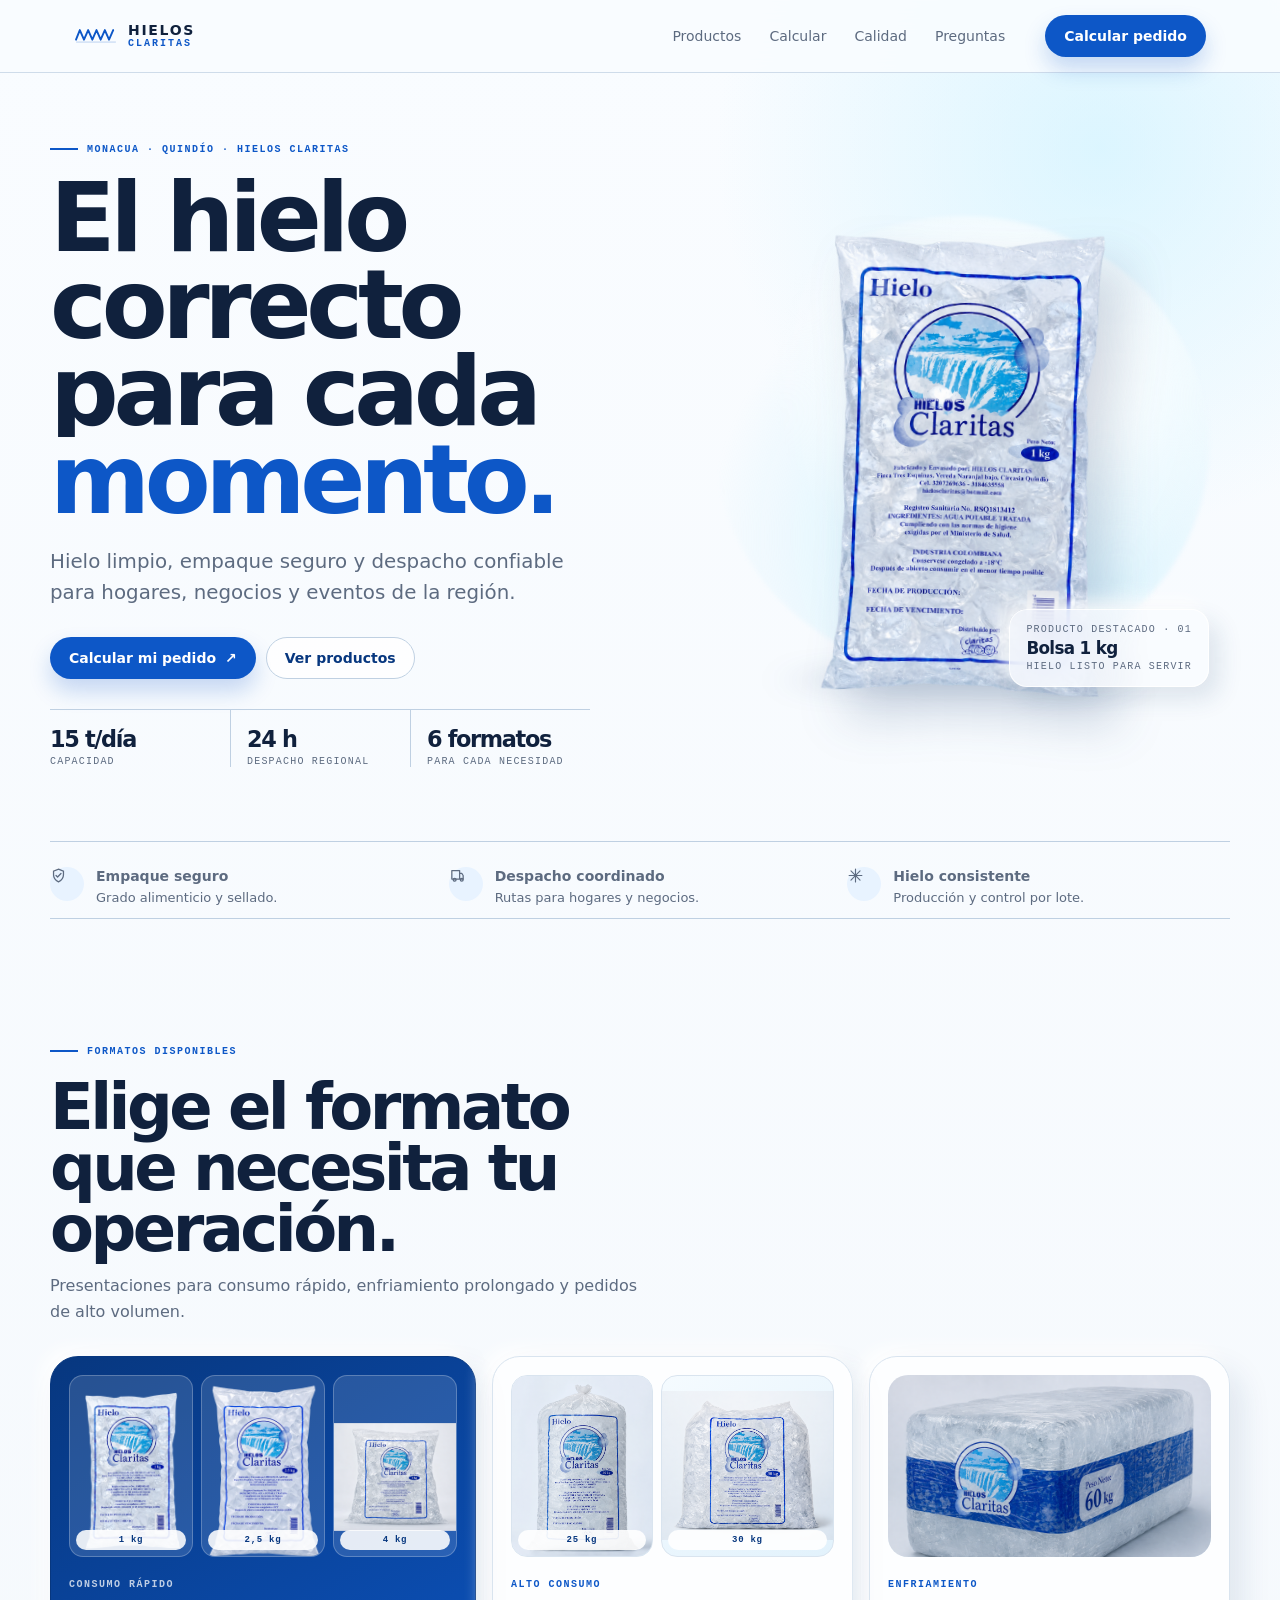
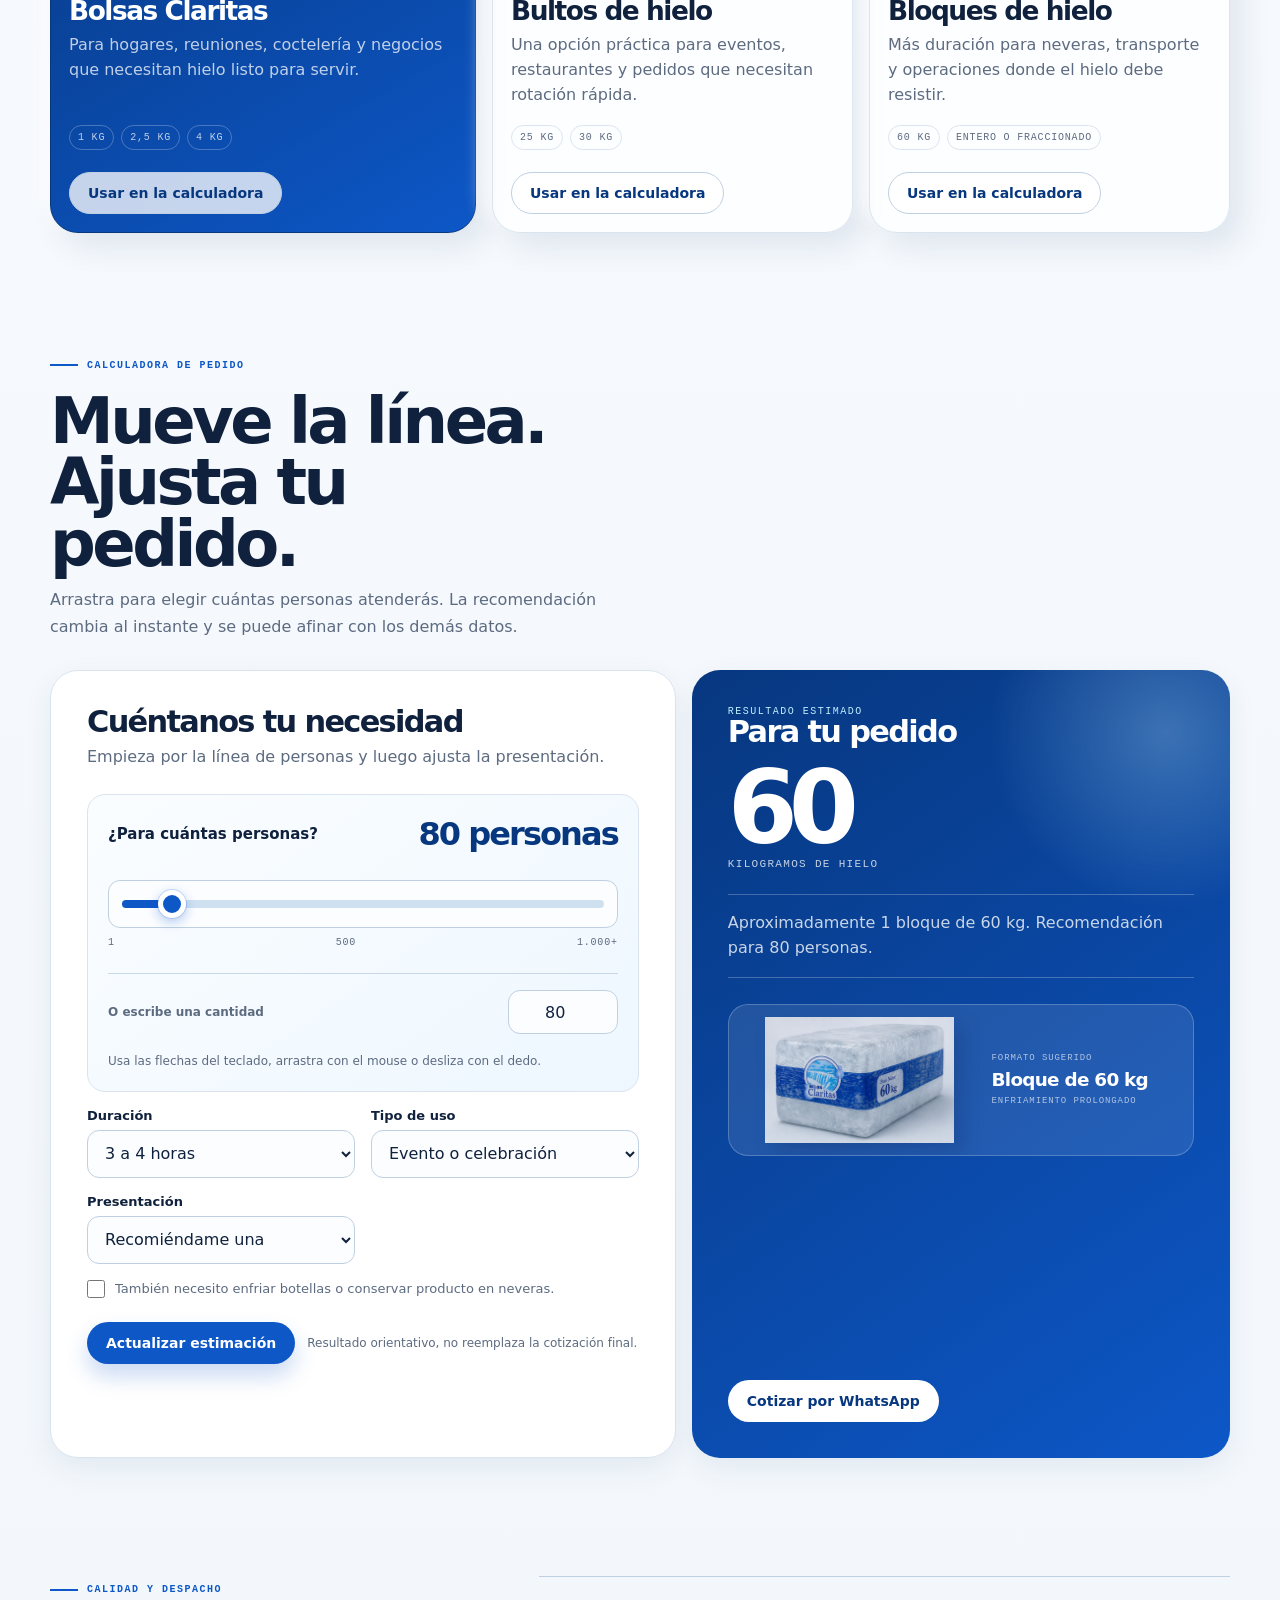
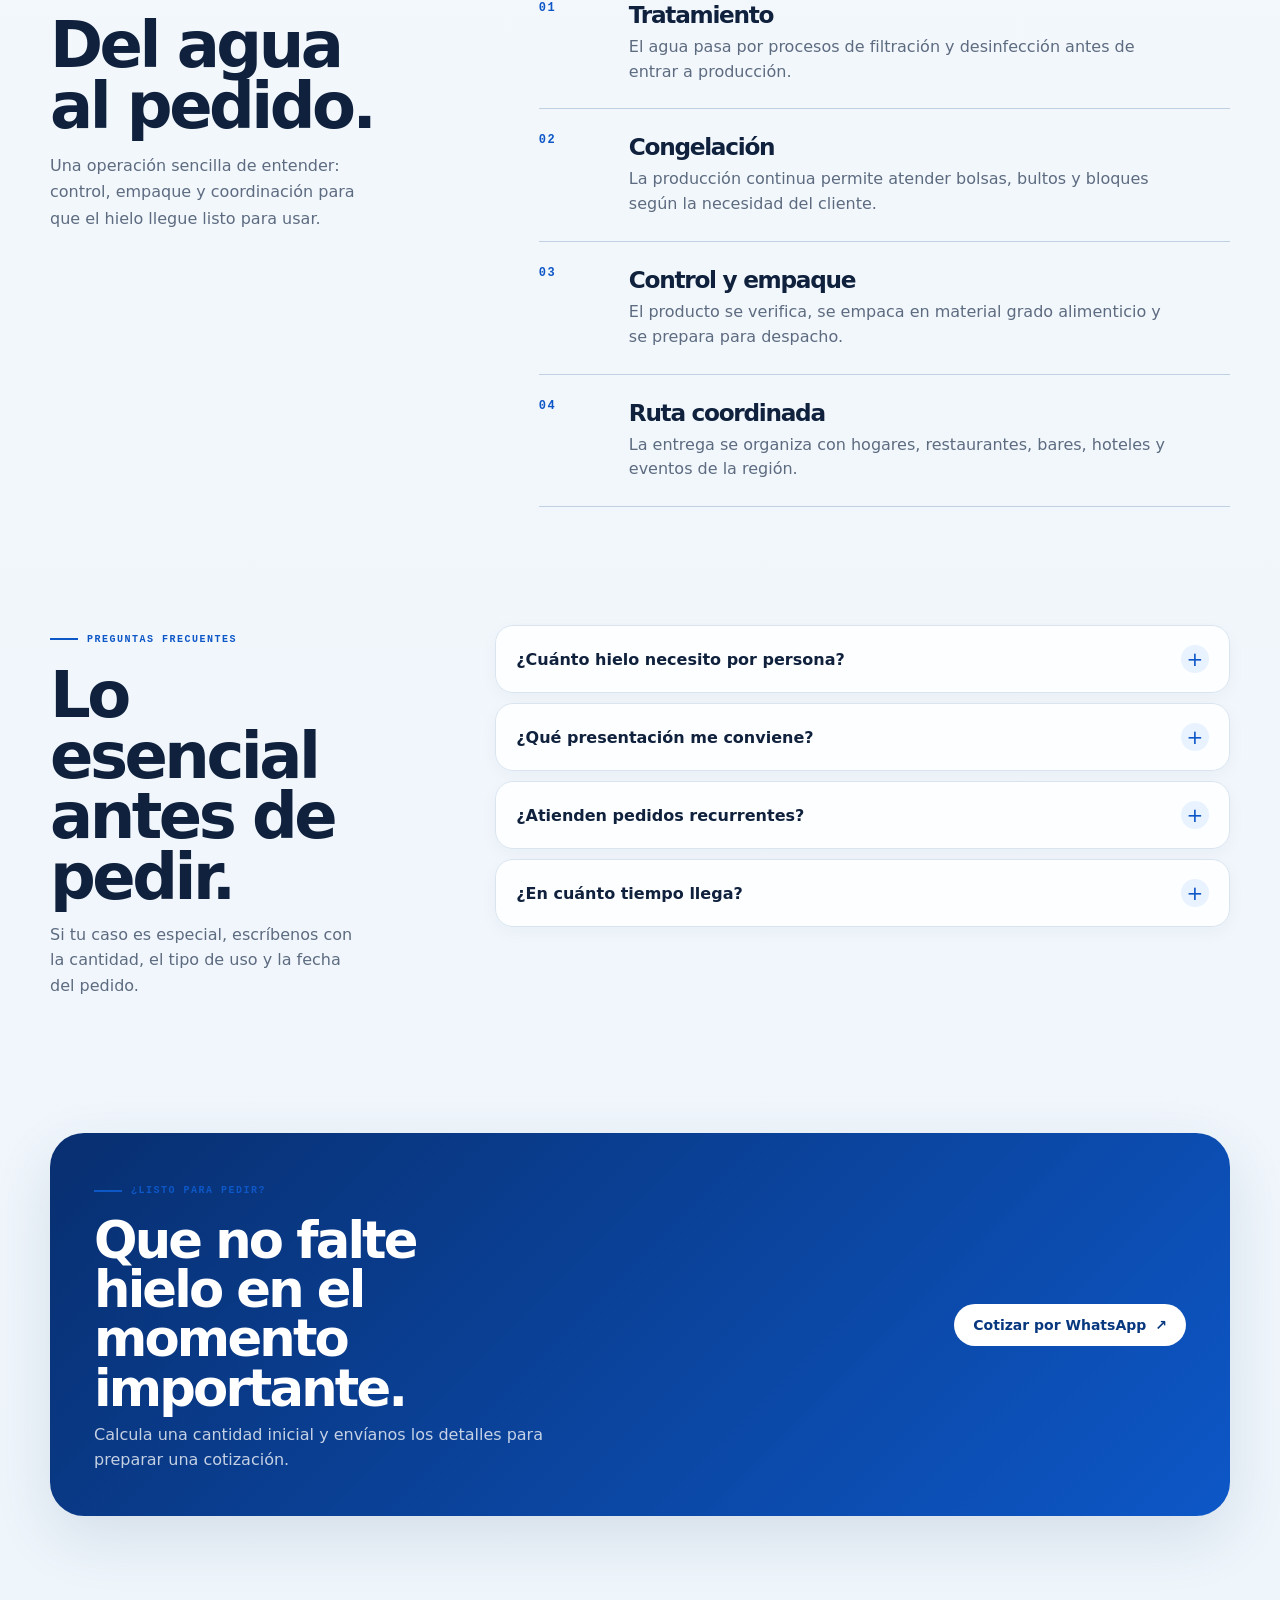
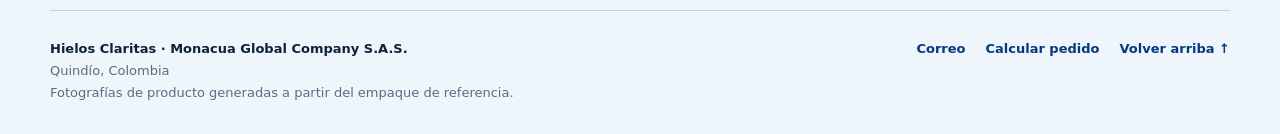
==== index.html @ 453cff6d "Add Vercel root entrypoint" ====
<!doctype html>
<html lang="es">
  <head>
    <meta charset="UTF-8" />
    <meta name="viewport" content="width=device-width, initial-scale=1, viewport-fit=cover" />
    <meta name="theme-color" content="#0d57c7" />
    <meta
      name="description"
      content="Hielos Claritas: hielo limpio, empaque seguro y despacho para hogares, negocios y eventos en el Quindío."
    />
    <title>Hielos Claritas · Monacua</title>
    <link rel="stylesheet" href="styles.css" />
  </head>
  <body>
    <a class="skip-link" href="#contenido">Saltar al contenido</a>

    <header class="site-header">
      <div class="header-inner">
        <a class="brand" href="#inicio" aria-label="Hielos Claritas, inicio">
          <svg class="brand-mark" viewBox="0 0 174 82" fill="none" xmlns="http://www.w3.org/2000/svg" aria-hidden="true">
            <path d="M8 53.5L23 15.5L39.5 53.5L56 15.5L72.5 53.5L89 15.5L105.5 53.5L122 15.5L138.5 53.5L155 15.5" stroke="currentColor" stroke-width="7.5" stroke-linecap="round" stroke-linejoin="round" />
            <path d="M10 63H164" stroke="currentColor" stroke-width="3" stroke-linecap="round" opacity=".35" />
          </svg>
          <span class="brand-copy"><strong>Hielos</strong><span>Claritas</span></span>
        </a>

        <nav class="desktop-nav" aria-label="Navegación principal">
          <a href="#productos">Productos</a>
          <a href="#calculadora">Calcular</a>
          <a href="#calidad">Calidad</a>
          <a href="#faq">Preguntas</a>
        </nav>

        <a class="header-cta" href="#calculadora">Calcular pedido</a>
        <button class="menu-toggle" type="button" aria-expanded="false" aria-controls="mobile-menu" aria-label="Abrir menú">
          <svg viewBox="0 0 24 24" fill="none" aria-hidden="true"><path d="M4 7h16M4 12h16M4 17h16" stroke="currentColor" stroke-width="2" stroke-linecap="round" /></svg>
        </button>
      </div>
      <nav id="mobile-menu" class="mobile-menu" aria-label="Navegación móvil">
        <a href="#productos">Productos</a>
        <a href="#calculadora">Calcular pedido</a>
        <a href="#calidad">Calidad y despacho</a>
        <a href="#faq">Preguntas frecuentes</a>
      </nav>
    </header>

    <main id="contenido">
      <section id="inicio" class="hero" aria-labelledby="hero-title">
        <div class="hero-copy">
          <div class="eyebrow">Monacua · Quindío · Hielos Claritas</div>
          <h1 id="hero-title"><span class="hero-title-line">El hielo</span><span class="hero-title-line">correcto</span><span class="hero-title-line">para cada</span><span class="hero-title-line"><em>momento.</em></span></h1>
          <p>Hielo limpio, empaque seguro y despacho confiable para hogares, negocios y eventos de la región.</p>
          <div class="hero-actions">
            <a class="button button-primary" href="#calculadora">Calcular mi pedido <span aria-hidden="true">↗</span></a>
            <a class="button button-secondary" href="#productos">Ver productos</a>
          </div>
          <div class="hero-stats" aria-label="Datos operativos">
            <div class="stat"><strong>15 t/día</strong><span>capacidad</span></div>
            <div class="stat"><strong>24 h</strong><span>despacho regional</span></div>
            <div class="stat"><strong>6 formatos</strong><span>para cada necesidad</span></div>
          </div>
        </div>

        <aside class="hero-product" aria-label="Producto destacado Hielos Claritas">
          <img class="hero-bag-image" src="img/bolsa-1k-clean.png" alt="Bolsa de hielo Hielos Claritas de 1 kg llena de hielo" />
          <div class="hero-product-tag"><span>Producto destacado · 01</span><strong>Bolsa 1 kg</strong><small>Hielo listo para servir</small></div>
        </aside>
      </section>

      <section class="trust-strip" aria-label="Compromisos de servicio">
        <div class="trust-item"><span class="trust-icon"><svg viewBox="0 0 24 24" fill="none" aria-hidden="true"><path d="M12 3l7 3v5c0 4.8-3 8-7 10-4-2-7-5.2-7-10V6l7-3Z" stroke="currentColor" stroke-width="1.8" /><path d="m8.5 12 2.2 2.2 4.8-5" stroke="currentColor" stroke-width="1.8" stroke-linecap="round" stroke-linejoin="round" /></svg></span><span><strong>Empaque seguro</strong><span>Grado alimenticio y sellado.</span></span></div>
        <div class="trust-item"><span class="trust-icon"><svg viewBox="0 0 24 24" fill="none" aria-hidden="true"><path d="M4 17h11V5H4v12ZM15 9h3l2 3v5h-5V9Z" stroke="currentColor" stroke-width="1.8" stroke-linejoin="round" /><circle cx="8" cy="18" r="2" stroke="currentColor" stroke-width="1.8" /><circle cx="18" cy="18" r="2" stroke="currentColor" stroke-width="1.8" /></svg></span><span><strong>Despacho coordinado</strong><span>Rutas para hogares y negocios.</span></span></div>
        <div class="trust-item"><span class="trust-icon"><svg viewBox="0 0 24 24" fill="none" aria-hidden="true"><path d="M12 3v18M3 12h18M5.6 5.6l12.8 12.8M18.4 5.6 5.6 18.4" stroke="currentColor" stroke-width="1.6" stroke-linecap="round" /></svg></span><span><strong>Hielo consistente</strong><span>Producción y control por lote.</span></span></div>
      </section>

      <section id="productos" class="section" aria-labelledby="products-title">
        <div class="section-heading"><div class="eyebrow">Formatos disponibles</div><h2 id="products-title">Elige el formato que necesita tu operación.</h2><p>Presentaciones para consumo rápido, enfriamiento prolongado y pedidos de alto volumen.</p></div>
        <div class="products-grid">
          <article class="product-card featured">
            <div class="bag-family-grid" aria-label="Bolsas Hielos Claritas disponibles">
              <figure><img src="img/bolsa-1k-clean.png" alt="Bolsa Hielos Claritas de 1 kg llena de hielo" /><figcaption>1 kg</figcaption></figure>
              <figure><img src="img/hielos-claritas-bolsa-2-5kg-v2.png" alt="Bolsa Hielos Claritas de 2,5 kg llena de hielo" /><figcaption>2,5 kg</figcaption></figure>
              <figure><img src="img/hielos-claritas-bolsa-4kg-v2.png" alt="Bolsa Hielos Claritas de 4 kg llena de hielo" /><figcaption>4 kg</figcaption></figure>
            </div>
            <span class="mono-label">Consumo rápido</span><h3>Bolsas Claritas</h3><p>Para hogares, reuniones, coctelería y negocios que necesitan hielo listo para servir.</p><div class="product-meta"><span>1 kg</span><span>2,5 kg</span><span>4 kg</span></div><button class="button button-secondary" type="button" data-product-choice="bag">Usar en la calculadora</button>
          </article>
          <article class="product-card">
            <div class="bulk-family-grid" aria-label="Bultos Hielos Claritas disponibles"><figure><img src="img/hielos-claritas-bulto-25kg.png" alt="Bulto Hielos Claritas de 25 kg lleno de hielo" /><figcaption>25 kg</figcaption></figure><figure><img src="img/hielos-claritas-bulto-30kg.png" alt="Bulto Hielos Claritas de 30 kg lleno de hielo" /><figcaption>30 kg</figcaption></figure></div>
            <span class="mono-label">Alto consumo</span><h3>Bultos de hielo</h3><p>Una opción práctica para eventos, restaurantes y pedidos que necesitan rotación rápida.</p><div class="product-meta"><span>25 kg</span><span>30 kg</span></div><button class="button button-secondary" type="button" data-product-choice="bulk">Usar en la calculadora</button>
          </article>
          <article class="product-card">
            <figure><img class="product-image" src="img/hielos-claritas-bloque-60kg.png" alt="Bloque Hielos Claritas de 60 kg envuelto y listo para enfriamiento" /></figure>
            <span class="mono-label">Enfriamiento</span><h3>Bloques de hielo</h3><p>Más duración para neveras, transporte y operaciones donde el hielo debe resistir.</p><div class="product-meta"><span>60 kg</span><span>Entero o fraccionado</span></div><button class="button button-secondary" type="button" data-product-choice="block">Usar en la calculadora</button>
          </article>
        </div>
      </section>

      <section id="calculadora" class="section" aria-labelledby="calculator-title">
        <div class="section-heading"><div class="eyebrow">Calculadora de pedido</div><h2 id="calculator-title">Mueve la línea. Ajusta tu pedido.</h2><p>Arrastra para elegir cuántas personas atenderás. La recomendación cambia al instante y se puede afinar con los demás datos.</p></div>
        <div class="calculator-wrap">
          <form id="quote-form" class="calculator-card">
            <h3>Cuéntanos tu necesidad</h3><p>Empieza por la línea de personas y luego ajusta la presentación.</p>
            <div class="form-grid">
              <div class="field full people-field">
                <div class="people-control-head"><label for="people-range">¿Para cuántas personas?</label><output id="people-output" for="people-range">80 personas</output></div>
                <input id="people-range" class="people-range" name="people-range" type="range" min="1" max="1000" step="1" value="80" aria-describedby="people-hint" />
                <div class="range-scale"><span>1</span><span>500</span><span>1.000+</span></div>
                <div class="people-manual"><label for="people">O escribe una cantidad</label><input id="people" name="people" type="number" min="1" max="10000" value="80" required /></div>
                <p id="people-hint" class="people-hint">Usa las flechas del teclado, arrastra con el mouse o desliza con el dedo.</p>
              </div>
              <div class="field"><label for="duration">Duración</label><select id="duration" name="duration"><option value="2">Hasta 2 horas</option><option value="4" selected>3 a 4 horas</option><option value="6">5 a 6 horas</option><option value="8">Más de 6 horas</option></select></div>
              <div class="field"><label for="setting">Tipo de uso</label><select id="setting" name="setting"><option value="event" selected>Evento o celebración</option><option value="business">Restaurante o bar</option><option value="home">Hogar o reunión pequeña</option></select></div>
              <div class="field"><label for="format">Presentación</label><select id="format" name="format"><option value="recommend" selected>Recomiéndame una</option><option value="bag">Bolsas</option><option value="bulk">Bultos de 30 kg</option><option value="block">Bloques de 60 kg</option></select></div>
              <label class="check-field"><input id="cooling" name="cooling" type="checkbox" /> <span>También necesito enfriar botellas o conservar producto en neveras.</span></label>
            </div>
            <div class="form-actions"><button class="button button-primary" type="submit">Actualizar estimación</button><p class="helper">Resultado orientativo, no reemplaza la cotización final.</p></div>
            <p id="form-status" class="form-status" role="status" aria-live="polite"></p>
          </form>

          <aside class="result-card" aria-live="polite" aria-atomic="true">
            <span class="mono-label">Resultado estimado</span><h3 id="result-title">Para tu pedido</h3><div class="result-number"><span id="result-kg">40</span></div><span class="result-unit">kilogramos de hielo</span><p id="result-summary" class="result-summary">Aproximadamente 16 bolsas de 2,5 kg.</p><div class="result-visual" aria-label="Formato sugerido"><div class="result-visual-glow"><img id="result-product-image" class="result-product-image" src="img/hielos-claritas-bloque-60kg.png" alt="" aria-hidden="true" /></div><div class="result-visual-copy"><span>Formato sugerido</span><strong id="result-pack">Bloque de 60 kg</strong><small id="result-pack-meta">Listo para enfriamiento</small></div></div><a id="result-email" class="button" data-whatsapp-quote href="https://wa.me/573102682677?text=Hola%2C%20quiero%20cotizar%20hielo">Cotizar por WhatsApp</a>
          </aside>
        </div>
      </section>

      <section id="calidad" class="section process-layout" aria-labelledby="quality-title">
        <div class="process-intro"><div class="eyebrow">Calidad y despacho</div><h2 id="quality-title">Del agua al pedido.</h2><p>Una operación sencilla de entender: control, empaque y coordinación para que el hielo llegue listo para usar.</p></div>
        <div class="process-list">
          <article class="process-item"><div class="process-number">01</div><div><h3>Tratamiento</h3><p>El agua pasa por procesos de filtración y desinfección antes de entrar a producción.</p></div></article>
          <article class="process-item"><div class="process-number">02</div><div><h3>Congelación</h3><p>La producción continua permite atender bolsas, bultos y bloques según la necesidad del cliente.</p></div></article>
          <article class="process-item"><div class="process-number">03</div><div><h3>Control y empaque</h3><p>El producto se verifica, se empaca en material grado alimenticio y se prepara para despacho.</p></div></article>
          <article class="process-item"><div class="process-number">04</div><div><h3>Ruta coordinada</h3><p>La entrega se organiza con hogares, restaurantes, bares, hoteles y eventos de la región.</p></div></article>
        </div>
      </section>

      <section id="faq" class="section faq-layout" aria-labelledby="faq-title">
        <div><div class="eyebrow">Preguntas frecuentes</div><h2 id="faq-title">Lo esencial antes de pedir.</h2><p>Si tu caso es especial, escríbenos con la cantidad, el tipo de uso y la fecha del pedido.</p></div>
        <div class="faq-list">
          <details><summary><span>¿Cuánto hielo necesito por persona?</span><span class="summary-plus" aria-hidden="true">+</span></summary><div class="answer">Como punto de partida, calcula entre 0,35 y 0,7 kg por persona. El clima, la duración y el enfriamiento de bebidas pueden aumentar la cantidad.</div></details>
          <details><summary><span>¿Qué presentación me conviene?</span><span class="summary-plus" aria-hidden="true">+</span></summary><div class="answer">Las bolsas funcionan bien para consumo rápido. Los bultos sirven para eventos y los bloques son útiles cuando necesitas más duración en neveras.</div></details>
          <details><summary><span>¿Atienden pedidos recurrentes?</span><span class="summary-plus" aria-hidden="true">+</span></summary><div class="answer">Sí. La página está pensada para hogares y también para restaurantes, bares, hoteles y operaciones con pedidos frecuentes.</div></details>
          <details><summary><span>¿En cuánto tiempo llega?</span><span class="summary-plus" aria-hidden="true">+</span></summary><div class="answer">La cobertura y el tiempo dependen de la ruta y la disponibilidad. Escríbenos la fecha y el municipio para confirmar el despacho.</div></details>
        </div>
      </section>

      <section class="final-cta" aria-labelledby="final-title"><div><div class="eyebrow">¿Listo para pedir?</div><h2 id="final-title">Que no falte hielo en el momento importante.</h2><p>Calcula una cantidad inicial y envíanos los detalles para preparar una cotización.</p></div><a class="button" data-whatsapp-quote href="https://wa.me/573102682677?text=Hola%2C%20quiero%20cotizar%20hielo">Cotizar por WhatsApp <span aria-hidden="true">↗</span></a></section>
    </main>

    <nav class="mobile-cta-bar" aria-label="Acciones rápidas"><a href="#calculadora">Calcular</a><a data-whatsapp-quote href="https://wa.me/573102682677?text=Hola%2C%20quiero%20cotizar%20hielo">Cotizar</a></nav>

    <footer>
      <div class="footer-inner"><div class="footer-copy"><strong>Hielos Claritas · Monacua Global Company S.A.S.</strong><span>Quindío, Colombia</span><span>Fotografías de producto generadas a partir del empaque de referencia.</span></div><div class="footer-links"><a href="mailto:hielosclaritas@hotmail.com">Correo</a><a href="#calculadora">Calcular pedido</a><a href="#inicio">Volver arriba ↑</a></div></div>
    </footer>

    <script src="script.js" defer></script>
  </body>
</html>
---- styles.css ----
:root {
        --blue: #0d57c7;
        --blue-dark: #07377f;
        --blue-soft: #e8f3ff;
        --cyan: #bfefff;
        --ink: #10213d;
        --muted: #5d6b80;
        --paper: #f4f8fc;
        --white: #ffffff;
        --line: #d9e4ef;
        --line-strong: #bfd0e2;
        --success: #14805f;
        --warning: #8d5d0d;
        --shadow: 0 22px 60px rgba(23, 62, 110, 0.12);
        --shadow-soft: 0 10px 28px rgba(23, 62, 110, 0.08);
        --radius-lg: 28px;
        --radius: 18px;
        --radius-sm: 12px;
        --max: 1180px;
        --sans: "Avenir Next", Avenir, "Segoe UI", system-ui, -apple-system, sans-serif;
        --mono: "SFMono-Regular", Consolas, "Liberation Mono", monospace;
      }

      * {
        box-sizing: border-box;
      }

      html {
        scroll-behavior: smooth;
      }

      body {
        margin: 0;
        min-width: 320px;
        color: var(--ink);
        background:
          radial-gradient(circle at 86% 3%, rgba(191, 239, 255, 0.5), transparent 24rem),
          linear-gradient(180deg, #f9fcff 0%, var(--paper) 55%, #eef5fb 100%);
        font-family: var(--sans);
        -webkit-font-smoothing: antialiased;
        text-rendering: optimizeLegibility;
      }

      a {
        color: inherit;
        text-decoration: none;
      }

      button,
      input,
      select {
        font: inherit;
      }

      button,
      a {
        -webkit-tap-highlight-color: transparent;
      }

      img {
        display: block;
        max-width: 100%;
      }

      :focus-visible {
        outline: 3px solid #40a9ff;
        outline-offset: 3px;
      }

      .skip-link {
        position: fixed;
        left: 16px;
        top: 12px;
        z-index: 100;
        transform: translateY(-150%);
        padding: 10px 14px;
        border-radius: 999px;
        color: var(--white);
        background: var(--blue-dark);
      }

      .skip-link:focus {
        transform: translateY(0);
      }

      .site-header {
        position: sticky;
        top: 0;
        z-index: 30;
        border-bottom: 1px solid rgba(191, 208, 226, 0.72);
        background: rgba(249, 252, 255, 0.9);
        backdrop-filter: blur(18px) saturate(1.1);
      }

      .header-inner {
        display: flex;
        align-items: center;
        gap: 28px;
        max-width: var(--max);
        min-height: 72px;
        margin: 0 auto;
        padding: 0 24px;
      }

      .brand {
        display: inline-flex;
        align-items: center;
        gap: 10px;
        flex: none;
      }

      .brand-mark {
        width: 44px;
        height: 25px;
        color: var(--blue);
      }

      .brand-copy {
        display: grid;
        gap: 2px;
        line-height: 1;
      }

      .brand-copy strong {
        font-size: 14px;
        letter-spacing: 0.12em;
        text-transform: uppercase;
      }

      .brand-copy span,
      .eyebrow,
      .mono-label {
        font-family: var(--mono);
        font-size: 10px;
        letter-spacing: 0.15em;
        text-transform: uppercase;
      }

      .brand-copy span {
        color: var(--blue);
        font-weight: 700;
        letter-spacing: 0.2em;
      }

      .desktop-nav {
        display: flex;
        align-items: center;
        gap: 4px;
        margin-left: auto;
      }

      .desktop-nav a {
        padding: 10px 12px;
        border-radius: 999px;
        color: var(--muted);
        font-size: 14px;
        transition: color 160ms ease, background 160ms ease;
      }

      .desktop-nav a:hover,
      .desktop-nav a:focus-visible {
        color: var(--blue-dark);
        background: var(--blue-soft);
      }

      .header-cta,
      .button {
        display: inline-flex;
        align-items: center;
        justify-content: center;
        gap: 9px;
        border: 1px solid transparent;
        border-radius: 999px;
        padding: 12px 18px;
        cursor: pointer;
        font-size: 14px;
        font-weight: 750;
        transition: transform 160ms ease, box-shadow 160ms ease, background 160ms ease;
      }

      .header-cta,
      .button-primary {
        color: var(--white);
        background: var(--blue);
        box-shadow: 0 12px 22px rgba(13, 87, 199, 0.22);
      }

      .header-cta:hover,
      .button-primary:hover {
        background: var(--blue-dark);
        box-shadow: 0 14px 25px rgba(7, 55, 127, 0.24);
        transform: translateY(-1px);
      }

      .button-secondary {
        color: var(--blue-dark);
        border-color: var(--line-strong);
        background: rgba(255, 255, 255, 0.76);
      }

      .button-secondary:hover {
        border-color: var(--blue);
        background: var(--blue-soft);
        transform: translateY(-1px);
      }

      .button:active,
      .header-cta:active {
        transform: translateY(1px) scale(0.98);
      }

      .menu-toggle {
        display: none;
        width: 42px;
        height: 42px;
        margin-left: auto;
        border: 1px solid var(--line);
        border-radius: 50%;
        color: var(--blue-dark);
        background: var(--white);
        cursor: pointer;
      }

      .menu-toggle svg {
        width: 20px;
        height: 20px;
      }

      .mobile-menu {
        display: none;
        max-width: var(--max);
        margin: 0 auto;
        padding: 0 24px 16px;
      }

      .mobile-menu.is-open {
        display: grid;
        gap: 4px;
      }

      .mobile-menu a {
        padding: 12px 14px;
        border-bottom: 1px solid var(--line);
        color: var(--ink);
        font-weight: 650;
      }

      main,
      footer {
        width: min(calc(100% - 48px), var(--max));
        margin: 0 auto;
      }

      main {
        padding: 28px 0 94px;
      }

      .hero {
        display: grid;
        grid-template-columns: minmax(0, 1.03fr) minmax(360px, 0.97fr);
        gap: clamp(32px, 6vw, 82px);
        align-items: center;
        min-height: 620px;
        padding: 34px 0 74px;
      }

      .eyebrow {
        display: inline-flex;
        align-items: center;
        gap: 9px;
        margin-bottom: 20px;
        color: var(--blue);
        font-weight: 700;
      }

      .eyebrow::before {
        content: "";
        width: 28px;
        height: 2px;
        background: currentColor;
      }

      h1,
      h2,
      h3,
      p {
        margin-top: 0;
      }

      h1,
      h2,
      h3 {
        letter-spacing: -0.055em;
      }

      h1 {
        max-width: 8.7ch;
        margin-bottom: 22px;
        font-size: clamp(3.5rem, 7.5vw, 6.6rem);
        line-height: 0.91;
      }

      .hero-title-line {
        display: block;
        overflow: hidden;
      }

      h1 em {
        color: var(--blue);
        font-style: normal;
      }

      .hero-copy > p {
        max-width: 530px;
        margin-bottom: 28px;
        color: var(--muted);
        font-size: clamp(1.04rem, 1.8vw, 1.24rem);
        line-height: 1.58;
      }

      .hero-actions {
        display: flex;
        flex-wrap: wrap;
        gap: 10px;
        margin-bottom: 30px;
      }

      .hero-stats {
        display: grid;
        grid-template-columns: repeat(3, minmax(0, 1fr));
        max-width: 540px;
        border-top: 1px solid var(--line-strong);
      }

      .stat {
        padding: 16px 12px 0 0;
      }

      .stat + .stat {
        padding-left: 16px;
        border-left: 1px solid var(--line-strong);
      }

      .stat strong {
        display: block;
        font-size: 1.4rem;
        letter-spacing: -0.06em;
      }

      .stat span {
        display: block;
        margin-top: 4px;
        color: var(--muted);
        font-family: var(--mono);
        font-size: 10px;
        letter-spacing: 0.12em;
        text-transform: uppercase;
      }

      .product-stage {
        position: relative;
        min-height: 500px;
        padding: 24px;
        border: 1px solid #c4dced;
        border-radius: 38px;
        background:
          linear-gradient(140deg, rgba(255, 255, 255, 0.95), rgba(232, 243, 255, 0.86)),
          var(--white);
        box-shadow: var(--shadow);
        overflow: hidden;
        isolation: isolate;
      }

      .product-stage::before {
        content: "";
        position: absolute;
        z-index: -1;
        width: 320px;
        height: 320px;
        right: -100px;
        bottom: -100px;
        border-radius: 50%;
        background: rgba(191, 239, 255, 0.75);
        filter: blur(2px);
      }

      .stage-topline,
      .stage-foot {
        display: flex;
        align-items: center;
        justify-content: space-between;
        gap: 14px;
      }

      .stage-topline {
        color: var(--muted);
        font-family: var(--mono);
        font-size: 10px;
        letter-spacing: 0.12em;
        text-transform: uppercase;
      }

      .status-dot {
        display: inline-block;
        width: 8px;
        height: 8px;
        margin-right: 7px;
        border-radius: 50%;
        background: #25a579;
        box-shadow: 0 0 0 4px rgba(37, 165, 121, 0.13);
      }

      .product-photo {
        position: relative;
        display: grid;
        place-items: center;
        height: 350px;
        margin: 18px 0;
        border-radius: 24px;
        background:
          linear-gradient(135deg, rgba(255, 255, 255, 0.52), transparent),
          repeating-linear-gradient(135deg, rgba(13, 87, 199, 0.04) 0 1px, transparent 1px 12px),
          #dff3ff;
        overflow: hidden;
      }

      .product-photo img {
        width: 100%;
        height: 100%;
        object-fit: contain;
        transform: none;
        filter: saturate(0.92) contrast(1.02);
      }

      .photo-note {
        position: absolute;
        left: 14px;
        bottom: 14px;
        padding: 7px 10px;
        border: 1px solid rgba(255, 255, 255, 0.82);
        border-radius: 999px;
        color: var(--blue-dark);
        background: rgba(255, 255, 255, 0.78);
        font-family: var(--mono);
        font-size: 9px;
        letter-spacing: 0.08em;
        text-transform: uppercase;
        backdrop-filter: blur(8px);
      }

      .stage-foot strong {
        display: block;
        font-size: 1.25rem;
        letter-spacing: -0.04em;
      }

      .stage-foot span {
        color: var(--muted);
        font-size: 13px;
      }

      .hero-product {
        position: relative;
        display: grid;
        min-height: 560px;
        place-items: center;
        isolation: isolate;
      }

      .hero-product::before {
        content: "";
        position: absolute;
        inset: 8% 4% 10%;
        z-index: -2;
        border-radius: 50%;
        background:
          radial-gradient(circle at 60% 34%, rgba(255, 255, 255, 0.98) 0 20%, transparent 56%),
          radial-gradient(circle at 58% 70%, rgba(191, 239, 255, 0.7), transparent 68%);
        filter: blur(2px);
      }

      .hero-product::after {
        content: "";
        position: absolute;
        right: 18%;
        bottom: 36px;
        left: 18%;
        z-index: -1;
        height: 30px;
        border-radius: 50%;
        background: rgba(23, 62, 110, 0.18);
        filter: blur(20px);
        transform: scaleY(0.65);
      }

      .hero-bag-image {
        position: relative;
        z-index: 1;
        width: min(72%, 420px);
        max-height: 535px;
        object-fit: contain;
        filter: drop-shadow(22px 26px 24px rgba(23, 62, 110, 0.2));
        transform: rotate(2deg) translateY(4px);
        transition: transform 500ms cubic-bezier(0.16, 1, 0.3, 1), filter 500ms ease;
      }

      .hero-product:hover .hero-bag-image {
        filter: drop-shadow(26px 32px 28px rgba(23, 62, 110, 0.24));
        transform: rotate(-1deg) translateY(-8px) scale(1.025);
      }

      .hero-product-tag {
        position: absolute;
        right: 4%;
        bottom: 44px;
        z-index: 2;
        display: grid;
        gap: 3px;
        min-width: 176px;
        padding: 14px 16px;
        border: 1px solid rgba(255, 255, 255, 0.82);
        border-radius: 18px;
        background: rgba(249, 252, 255, 0.84);
        box-shadow: 10px 12px 24px rgba(23, 62, 110, 0.12), -8px -8px 18px rgba(255, 255, 255, 0.85);
        backdrop-filter: blur(14px) saturate(1.1);
      }

      .hero-product-tag span,
      .hero-product-tag small {
        color: var(--muted);
        font-family: var(--mono);
        font-size: 10px;
        letter-spacing: 0.12em;
        text-transform: uppercase;
      }

      .hero-product-tag strong {
        color: var(--ink);
        font-size: 1.05rem;
        letter-spacing: -0.04em;
      }

      .trust-strip {
        display: grid;
        grid-template-columns: repeat(3, minmax(0, 1fr));
        gap: 16px;
        padding: 22px 0 12px;
        border-top: 1px solid var(--line-strong);
        border-bottom: 1px solid var(--line-strong);
      }

      .trust-item {
        display: flex;
        gap: 12px;
        align-items: flex-start;
      }

      .trust-icon {
        display: grid;
        place-items: center;
        flex: none;
        width: 34px;
        height: 34px;
        border-radius: 50%;
        color: var(--blue);
        background: var(--blue-soft);
      }

      .trust-icon svg {
        width: 17px;
        height: 17px;
      }

      .trust-item strong {
        display: block;
        font-size: 14px;
      }

      .trust-item span {
        display: block;
        margin-top: 3px;
        color: var(--muted);
        font-size: 13px;
        line-height: 1.35;
      }

      .section {
        padding-top: 118px;
        scroll-margin-top: 90px;
      }

      .section-heading {
        max-width: 700px;
        margin-bottom: 30px;
      }

      .section-heading h2 {
        max-width: 12ch;
        margin-bottom: 12px;
        font-size: clamp(2.4rem, 5vw, 4.6rem);
        line-height: 0.96;
      }

      .section-heading p {
        max-width: 58ch;
        margin-bottom: 0;
        color: var(--muted);
        line-height: 1.65;
      }

      .products-grid {
        display: grid;
        grid-template-columns: 1.18fr repeat(2, 1fr);
        gap: 16px;
      }

      .product-card {
        display: flex;
        flex-direction: column;
        min-height: 450px;
        padding: 18px;
        border: 1px solid var(--line);
        border-radius: var(--radius-lg);
        background: rgba(255, 255, 255, 0.78);
        box-shadow: 12px 14px 30px rgba(23, 62, 110, 0.1), -8px -8px 18px rgba(255, 255, 255, 0.9);
        transition: transform 300ms cubic-bezier(0.16, 1, 0.3, 1), box-shadow 300ms ease;
      }

      .product-card:hover {
        transform: translateY(-5px);
        box-shadow: 16px 20px 36px rgba(23, 62, 110, 0.14), -8px -8px 18px rgba(255, 255, 255, 0.92);
      }

      .product-card.featured {
        color: var(--white);
        border-color: var(--blue-dark);
        background: linear-gradient(150deg, var(--blue-dark), var(--blue));
      }

      .product-card figure {
        display: grid;
        place-items: center;
        height: 182px;
        margin: 0 0 22px;
        border-radius: 20px;
        overflow: hidden;
        background: var(--blue-soft);
      }

      .product-card.featured figure {
        background: rgba(255, 255, 255, 0.13);
      }

      .product-card:not(.featured) figure {
        background: linear-gradient(145deg, #f5fbff, #e2f2fc);
      }

      .product-card figure img {
        width: 100%;
        height: 100%;
        object-fit: contain;
        transform: none;
      }

      .bag-family-grid {
        display: grid;
        grid-template-columns: repeat(3, minmax(0, 1fr));
        gap: 8px;
        height: 182px;
        margin-bottom: 22px;
      }

      .bag-family-grid figure {
        position: relative;
        height: 100%;
        margin: 0;
        border: 1px solid rgba(255, 255, 255, 0.24);
        border-radius: 14px;
        background: rgba(255, 255, 255, 0.12);
      }

      .bag-family-grid figure img {
        width: 100%;
        height: 100%;
        object-fit: contain;
        filter: saturate(0.96) contrast(1.02);
        transition: transform 300ms cubic-bezier(0.16, 1, 0.3, 1);
      }

      .bag-family-grid figure:nth-child(1) img {
        transform: scale(1.07) translateY(2px);
      }

      .bag-family-grid figure:nth-child(2) img {
        transform: scale(0.98) translateY(4px);
      }

      .bag-family-grid figure:nth-child(3) img {
        transform: scale(1.1) translateY(10px);
      }

      .bag-family-grid figure:hover img {
        transform: scale(1.12) translateY(-2px);
      }

      .bulk-family-grid {
        display: grid;
        grid-template-columns: 0.9fr 1.1fr;
        gap: 8px;
        height: 182px;
        margin-bottom: 22px;
      }

      .bulk-family-grid figure {
        position: relative;
        height: 100%;
        margin: 0;
        overflow: hidden;
        border: 1px solid var(--line);
        border-radius: 16px;
        background: linear-gradient(145deg, #f5fbff, #e2f2fc);
      }

      .bulk-family-grid figure img {
        width: 100%;
        height: 100%;
        object-fit: contain;
      }

      .bulk-family-grid figcaption {
        position: absolute;
        right: 6px;
        bottom: 6px;
        left: 6px;
        padding: 5px 4px;
        border-radius: 999px;
        color: var(--blue-dark);
        background: rgba(255, 255, 255, 0.9);
        font-family: var(--mono);
        font-size: 9px;
        font-weight: 700;
        letter-spacing: 0.08em;
        text-align: center;
      }

      .bulk-family-grid figure,
      .product-card:not(.featured) > figure {
        transition: transform 320ms cubic-bezier(0.16, 1, 0.3, 1), box-shadow 320ms ease;
      }

      .bulk-family-grid figure:hover,
      .product-card:not(.featured) > figure:hover {
        transform: translateY(-4px);
        box-shadow: 0 12px 22px rgba(23, 62, 110, 0.12);
      }

      .motion-ready .product-card.is-visible .bulk-family-grid figure,
      .motion-ready .product-card.is-visible > figure {
        animation: product-float 5.5s ease-in-out infinite;
      }

      .motion-ready .product-card.is-visible .bulk-family-grid figure:nth-child(2) {
        animation-delay: 420ms;
      }

      @keyframes product-float {
        0%, 100% { transform: translateY(0) rotate(0deg); }
        50% { transform: translateY(-5px) rotate(0.35deg); }
      }

      .bag-family-grid figcaption {
        position: absolute;
        right: 6px;
        bottom: 6px;
        left: 6px;
        padding: 5px 4px;
        border-radius: 999px;
        color: var(--blue-dark);
        background: rgba(255, 255, 255, 0.88);
        font-family: var(--mono);
        font-size: 9px;
        font-weight: 700;
        letter-spacing: 0.08em;
        text-align: center;
      }

      .photo-placeholder {
        display: grid;
        place-items: center;
        width: 100%;
        height: 100%;
        padding: 20px;
        color: var(--blue-dark);
        background:
          linear-gradient(135deg, rgba(255, 255, 255, 0.7), transparent),
          repeating-linear-gradient(135deg, rgba(13, 87, 199, 0.05) 0 1px, transparent 1px 11px),
          #eaf6ff;
        text-align: center;
      }

      .photo-placeholder span {
        max-width: 15ch;
        font-family: var(--mono);
        font-size: 10px;
        letter-spacing: 0.1em;
        line-height: 1.5;
        text-transform: uppercase;
      }

      .product-card.featured .photo-placeholder {
        color: var(--white);
        background: rgba(255, 255, 255, 0.12);
      }

      .product-card .mono-label {
        color: var(--blue);
        font-weight: 700;
      }

      .product-card.featured .mono-label,
      .product-card.featured p,
      .product-card.featured .product-meta {
        color: rgba(255, 255, 255, 0.74);
      }

      .product-card h3 {
        margin: 8px 0 9px;
        font-size: 1.65rem;
        line-height: 1;
      }

      .product-card p {
        margin-bottom: 18px;
        color: var(--muted);
        line-height: 1.55;
      }

      .product-meta {
        display: flex;
        flex-wrap: wrap;
        gap: 7px;
        margin-top: auto;
        color: var(--muted);
        font-family: var(--mono);
        font-size: 10px;
        letter-spacing: 0.08em;
        text-transform: uppercase;
      }

      .product-meta span {
        padding: 6px 8px;
        border: 1px solid var(--line);
        border-radius: 999px;
      }

      .product-card.featured .product-meta span {
        border-color: rgba(255, 255, 255, 0.25);
      }

      .product-card .button {
        align-self: flex-start;
        margin-top: 22px;
      }

      .calculator-wrap {
        display: grid;
        grid-template-columns: minmax(0, 1fr) minmax(330px, 0.86fr);
        gap: 16px;
        align-items: stretch;
      }

      .calculator-card,
      .result-card {
        padding: clamp(22px, 4vw, 36px);
        border-radius: var(--radius-lg);
        box-shadow: var(--shadow-soft);
      }

      .calculator-card {
        border: 1px solid var(--line);
        background: var(--white);
      }

      .calculator-card h3,
      .result-card h3 {
        margin-bottom: 8px;
        font-size: 1.9rem;
        line-height: 1;
      }

      .calculator-card > p,
      .result-card > p {
        margin-bottom: 24px;
        color: var(--muted);
        line-height: 1.55;
      }

      .form-grid {
        display: grid;
        grid-template-columns: repeat(2, minmax(0, 1fr));
        gap: 16px;
      }

      .field {
        display: grid;
        gap: 7px;
      }

      .field.full {
        grid-column: 1 / -1;
      }

      .field label {
        color: var(--ink);
        font-size: 13px;
        font-weight: 700;
      }

      .field input,
      .field select {
        width: 100%;
        min-height: 48px;
        padding: 0 13px;
        border: 1px solid var(--line-strong);
        border-radius: var(--radius-sm);
        color: var(--ink);
        background: #fbfdff;
      }

      .field input:focus,
      .field select:focus {
        border-color: var(--blue);
        outline: 3px solid rgba(64, 169, 255, 0.2);
        outline-offset: 0;
      }

      .check-field {
        display: flex;
        align-items: flex-start;
        gap: 10px;
        grid-column: 1 / -1;
        color: var(--muted);
        font-size: 13px;
        line-height: 1.4;
      }

      .check-field input {
        width: 18px;
        height: 18px;
        margin: 0;
        accent-color: var(--blue);
      }

      .form-actions {
        display: flex;
        flex-wrap: wrap;
        align-items: center;
        gap: 12px;
        margin-top: 24px;
      }

      .helper {
        margin: 0;
        color: var(--muted);
        font-size: 12px;
      }

      .result-card {
        display: flex;
        flex-direction: column;
        color: var(--white);
        background:
          radial-gradient(circle at 88% 8%, rgba(191, 239, 255, 0.28), transparent 11rem),
          linear-gradient(145deg, var(--blue-dark), var(--blue));
      }

      .result-card .mono-label {
        color: var(--cyan);
      }

      .result-card > p {
        color: rgba(255, 255, 255, 0.78);
      }

      .result-number {
        margin: 8px 0 4px;
        font-size: clamp(4rem, 9vw, 6.3rem);
        font-weight: 800;
        letter-spacing: -0.09em;
        line-height: 0.9;
      }

      .result-unit {
        color: rgba(255, 255, 255, 0.76);
        font-family: var(--mono);
        font-size: 11px;
        letter-spacing: 0.12em;
        text-transform: uppercase;
      }

      .result-summary {
        margin: 24px 0;
        padding: 16px 0;
        border-top: 1px solid rgba(255, 255, 255, 0.24);
        border-bottom: 1px solid rgba(255, 255, 255, 0.24);
        color: rgba(255, 255, 255, 0.86);
        line-height: 1.55;
      }

      .result-visual {
        display: grid;
        grid-template-columns: minmax(0, 1fr) minmax(120px, 0.8fr);
        gap: 14px;
        align-items: center;
        min-height: 148px;
        margin: 2px 0 24px;
        padding: 12px;
        border: 1px solid rgba(255, 255, 255, 0.22);
        border-radius: 20px;
        background: rgba(255, 255, 255, 0.1);
        overflow: hidden;
      }

      .result-visual-glow {
        position: relative;
        display: grid;
        min-height: 120px;
        place-items: center;
        border-radius: 14px;
        background: radial-gradient(circle, rgba(191, 239, 255, 0.3), transparent 68%);
      }

      .result-visual-glow::after {
        content: "";
        position: absolute;
        right: 17%;
        bottom: 10px;
        left: 17%;
        height: 12px;
        border-radius: 50%;
        background: rgba(3, 30, 82, 0.25);
        filter: blur(8px);
      }

      .result-product-image {
        position: relative;
        z-index: 1;
        width: 100%;
        height: 126px;
        object-fit: contain;
        filter: drop-shadow(10px 10px 10px rgba(3, 30, 82, 0.2));
        animation: result-product-hover 4.8s ease-in-out infinite;
      }

      .result-visual-copy {
        display: grid;
        gap: 5px;
      }

      .result-visual-copy span,
      .result-visual-copy small {
        color: rgba(255, 255, 255, 0.64);
        font-family: var(--mono);
        font-size: 9px;
        letter-spacing: 0.1em;
        line-height: 1.4;
        text-transform: uppercase;
      }

      .result-visual-copy strong {
        font-size: 1.15rem;
        letter-spacing: -0.04em;
      }

      @keyframes result-product-hover {
        0%, 100% { transform: translateY(0) rotate(-1deg); }
        50% { transform: translateY(-6px) rotate(1deg); }
      }

      .result-card .button {
        align-self: flex-start;
        margin-top: auto;
        color: var(--blue-dark);
        background: var(--white);
        box-shadow: none;
      }

      .result-card .button:hover {
        color: var(--blue-dark);
        background: var(--cyan);
      }

      .process-layout {
        display: grid;
        grid-template-columns: 0.8fr 1.2fr;
        gap: 28px;
        align-items: start;
      }

      .process-intro {
        position: sticky;
        top: 105px;
      }

      .process-intro h2 {
        max-width: 8ch;
        margin-bottom: 16px;
        font-size: clamp(2.5rem, 5vw, 4.6rem);
        line-height: 0.95;
      }

      .process-intro p {
        max-width: 32ch;
        color: var(--muted);
        line-height: 1.65;
      }

      .process-list {
        border-top: 1px solid var(--line-strong);
      }

      .process-item {
        display: grid;
        grid-template-columns: 70px 1fr;
        gap: 20px;
        padding: 24px 0;
        border-bottom: 1px solid var(--line-strong);
      }

      .process-number {
        color: var(--blue);
        font-family: var(--mono);
        font-size: 12px;
        font-weight: 700;
        letter-spacing: 0.12em;
      }

      .process-item h3 {
        margin-bottom: 7px;
        font-size: 1.45rem;
      }

      .process-item p {
        max-width: 54ch;
        margin-bottom: 0;
        color: var(--muted);
        line-height: 1.55;
      }

      .faq-layout {
        display: grid;
        grid-template-columns: 0.72fr 1.28fr;
        gap: 32px;
        align-items: start;
      }

      .faq-layout h2 {
        max-width: 8ch;
        margin-bottom: 14px;
        font-size: clamp(2.5rem, 5vw, 4.4rem);
        line-height: 0.95;
      }

      .faq-layout > div > p {
        max-width: 30ch;
        color: var(--muted);
        line-height: 1.6;
      }

      .faq-list {
        display: grid;
        gap: 10px;
      }

      details {
        border: 1px solid var(--line);
        border-radius: var(--radius);
        background: rgba(255, 255, 255, 0.84);
        box-shadow: 0 5px 18px rgba(23, 62, 110, 0.04);
      }

      summary {
        display: flex;
        align-items: center;
        justify-content: space-between;
        gap: 14px;
        padding: 19px 20px;
        cursor: pointer;
        list-style: none;
        font-weight: 750;
      }

      summary::-webkit-details-marker {
        display: none;
      }

      .summary-plus {
        display: grid;
        place-items: center;
        flex: none;
        width: 28px;
        height: 28px;
        border-radius: 50%;
        color: var(--blue);
        background: var(--blue-soft);
        font-size: 20px;
        font-weight: 400;
        line-height: 1;
        transition: transform 160ms ease;
      }

      details[open] .summary-plus {
        transform: rotate(45deg);
      }

      .answer {
        max-width: 65ch;
        padding: 0 20px 19px;
        color: var(--muted);
        line-height: 1.6;
      }

      .final-cta {
        display: grid;
        grid-template-columns: 1fr auto;
        gap: 24px;
        align-items: center;
        margin-top: 118px;
        padding: clamp(24px, 5vw, 44px);
        border-radius: 34px;
        color: var(--white);
        background: linear-gradient(135deg, #082f70, var(--blue));
        box-shadow: var(--shadow);
      }

      .final-cta h2 {
        max-width: 12ch;
        margin-bottom: 10px;
        font-size: clamp(2.2rem, 4vw, 4rem);
        line-height: 0.96;
      }

      .final-cta p {
        max-width: 47ch;
        margin-bottom: 0;
        color: rgba(255, 255, 255, 0.76);
        line-height: 1.55;
      }

      .final-cta .button {
        color: var(--blue-dark);
        background: var(--white);
        box-shadow: none;
      }

      footer {
        padding: 30px 0 34px;
        border-top: 1px solid var(--line-strong);
      }

      .footer-inner {
        display: flex;
        align-items: flex-start;
        justify-content: space-between;
        gap: 24px;
      }

      .footer-copy {
        display: grid;
        gap: 7px;
        color: var(--muted);
        font-size: 13px;
      }

      .footer-copy strong {
        color: var(--ink);
      }

      .footer-links {
        display: flex;
        flex-wrap: wrap;
        justify-content: flex-end;
        gap: 12px 20px;
        color: var(--blue-dark);
        font-size: 13px;
        font-weight: 700;
      }

      .footer-links a:hover {
        text-decoration: underline;
        text-underline-offset: 3px;
      }

      .form-status {
        min-height: 20px;
        margin: 13px 0 0;
        color: var(--success);
        font-size: 13px;
        font-weight: 650;
      }

      .people-field {
        padding: 20px;
        border: 1px solid var(--line);
        border-radius: var(--radius);
        background: linear-gradient(145deg, #fafdff, #eef7ff);
      }

      .people-control-head {
        display: flex;
        align-items: center;
        justify-content: space-between;
        gap: 16px;
        margin-bottom: 20px;
      }

      .people-control-head label {
        font-size: 15px;
        font-weight: 800;
      }

      .people-control-head output {
        color: var(--blue-dark);
        font-size: clamp(1.35rem, 3vw, 2rem);
        font-weight: 800;
        letter-spacing: -0.06em;
      }

      .people-range {
        width: 100%;
        height: 36px;
        margin: 0;
        appearance: none;
        cursor: grab;
        background: transparent;
      }

      .people-range:active {
        cursor: grabbing;
      }

      .people-range::-webkit-slider-runnable-track {
        height: 8px;
        border-radius: 999px;
        background: linear-gradient(90deg, var(--blue) var(--range-progress, 8%), #cfe1f1 var(--range-progress, 8%));
      }

      .people-range::-moz-range-track {
        height: 8px;
        border-radius: 999px;
        background: #cfe1f1;
      }

      .people-range::-moz-range-progress {
        height: 8px;
        border-radius: 999px;
        background: var(--blue);
      }

      .people-range::-webkit-slider-thumb {
        width: 28px;
        height: 28px;
        margin-top: -10px;
        appearance: none;
        border: 5px solid var(--white);
        border-radius: 50%;
        background: var(--blue);
        box-shadow: 0 4px 12px rgba(13, 87, 199, 0.32), 0 0 0 1px rgba(13, 87, 199, 0.18);
        transition: transform 150ms ease, box-shadow 150ms ease;
      }

      .people-range:hover::-webkit-slider-thumb,
      .people-range:focus-visible::-webkit-slider-thumb {
        transform: scale(1.1);
        box-shadow: 0 5px 16px rgba(13, 87, 199, 0.36), 0 0 0 5px rgba(13, 87, 199, 0.13);
      }

      .people-range::-moz-range-thumb {
        width: 18px;
        height: 18px;
        border: 5px solid var(--white);
        border-radius: 50%;
        background: var(--blue);
        box-shadow: 0 4px 12px rgba(13, 87, 199, 0.32), 0 0 0 1px rgba(13, 87, 199, 0.18);
      }

      .range-scale {
        display: flex;
        justify-content: space-between;
        margin-top: 2px;
        color: var(--muted);
        font-family: var(--mono);
        font-size: 10px;
        letter-spacing: 0.08em;
        text-transform: uppercase;
      }

      .people-manual {
        display: grid;
        grid-template-columns: 1fr 110px;
        gap: 10px;
        align-items: center;
        margin-top: 18px;
        padding-top: 16px;
        border-top: 1px solid rgba(191, 208, 226, 0.8);
      }

      .people-manual label,
      .people-hint {
        color: var(--muted);
        font-size: 12px;
      }

      .people-manual input {
        min-height: 44px;
        text-align: center;
      }

      .people-hint {
        margin: 12px 0 0;
        line-height: 1.45;
      }

      .result-card.is-updated {
        animation: result-pulse 420ms cubic-bezier(0.16, 1, 0.3, 1);
      }

      @keyframes result-pulse {
        0% { transform: scale(1); }
        45% { transform: scale(1.012); }
        100% { transform: scale(1); }
      }

      .mobile-cta-bar {
        display: none;
      }

      .reveal {
        opacity: 1;
        transform: none;
      }

      .motion-ready .hero-copy > * {
        opacity: 0;
        animation: hero-enter 620ms cubic-bezier(0.16, 1, 0.3, 1) forwards;
      }

      .motion-ready .hero-copy > :nth-child(1) { animation-delay: 80ms; }
      .motion-ready .hero-copy > :nth-child(2) { animation-delay: 140ms; }
      .motion-ready .hero-copy > :nth-child(3) { animation-delay: 200ms; }
      .motion-ready .hero-copy > :nth-child(4) { animation-delay: 260ms; }
      .motion-ready .hero-copy > :nth-child(5) { animation-delay: 340ms; }

      .motion-ready .product-stage {
        opacity: 0;
        animation: stage-enter 760ms 160ms cubic-bezier(0.16, 1, 0.3, 1) forwards;
      }

      .motion-ready .hero-product {
        opacity: 0;
        animation: stage-enter 760ms 160ms cubic-bezier(0.16, 1, 0.3, 1) forwards;
      }

      .motion-ready .hero-title-line {
        opacity: 0;
        transform: translateY(110%);
        animation: title-line-in 700ms cubic-bezier(0.16, 1, 0.3, 1) forwards;
      }

      .motion-ready .hero-title-line:nth-child(1) { animation-delay: 180ms; }
      .motion-ready .hero-title-line:nth-child(2) { animation-delay: 245ms; }
      .motion-ready .hero-title-line:nth-child(3) { animation-delay: 310ms; }
      .motion-ready .hero-title-line:nth-child(4) { animation-delay: 375ms; }

      .motion-ready .reveal:not(.is-visible) {
        opacity: 0;
        transform: translateY(14px);
      }

      .motion-ready .reveal.is-visible {
        opacity: 1;
        transform: translateY(0);
        transition: opacity 420ms ease, transform 520ms cubic-bezier(0.16, 1, 0.3, 1);
      }

      .motion-ready .products-grid .product-card:nth-child(2),
      .motion-ready .process-list .process-item:nth-child(2),
      .motion-ready .faq-list details:nth-child(2) { transition-delay: 70ms; }

      .motion-ready .products-grid .product-card:nth-child(3),
      .motion-ready .process-list .process-item:nth-child(3),
      .motion-ready .faq-list details:nth-child(3) { transition-delay: 140ms; }

      .motion-ready .process-list .process-item:nth-child(4),
      .motion-ready .faq-list details:nth-child(4) { transition-delay: 210ms; }

      @keyframes hero-enter {
        from { opacity: 0; transform: translateY(16px); }
        to { opacity: 1; transform: translateY(0); }
      }

      @keyframes stage-enter {
        from { opacity: 0; transform: translate3d(20px, 18px, 0) rotate(1deg); }
        to { opacity: 1; transform: translate3d(0, 0, 0) rotate(0); }
      }

      @keyframes title-line-in {
        from { opacity: 0; transform: translateY(110%); }
        to { opacity: 1; transform: translateY(0); }
      }

      @media (max-width: 980px) {
        .desktop-nav,
        .header-cta {
          display: none;
        }

        .menu-toggle {
          display: grid;
          place-items: center;
        }

        .hero,
        .calculator-wrap,
        .process-layout,
        .faq-layout {
          grid-template-columns: 1fr;
        }

        .hero {
          min-height: auto;
          padding-top: 28px;
        }

        .hero-copy {
          max-width: 720px;
        }

        .product-stage,
        .hero-product {
          max-width: 640px;
        }

        .products-grid {
          grid-template-columns: repeat(2, minmax(0, 1fr));
        }

        .product-card.featured {
          grid-column: 1 / -1;
          min-height: 0;
        }

        .product-card.featured figure {
          height: 220px;
        }

        .process-intro {
          position: static;
        }

        .process-intro h2,
        .faq-layout h2 {
          max-width: 14ch;
        }
      }

      @media (max-width: 680px) {
        .header-inner,
        .mobile-menu {
          padding-left: 16px;
          padding-right: 16px;
        }

        main,
        footer {
          width: min(calc(100% - 32px), var(--max));
        }

        main {
          padding-top: 10px;
          padding-bottom: 116px;
        }

        .hero {
          gap: 26px;
          padding-bottom: 48px;
        }

        h1 {
          max-width: 9.2ch;
          font-size: clamp(3.35rem, 16vw, 5.2rem);
        }

        .hero-actions .button {
          flex: 1 1 190px;
        }

        .hero-stats,
        .trust-strip,
        .products-grid,
        .form-grid {
          grid-template-columns: 1fr;
        }

        .stat + .stat {
          padding-left: 0;
          border-top: 1px solid var(--line);
          border-left: 0;
        }

        .stat {
          padding-bottom: 12px;
        }

        .stat:first-child {
          padding-top: 16px;
        }

        .trust-strip {
          gap: 18px;
        }

        .product-stage {
          min-height: 440px;
          padding: 16px;
          border-radius: 28px;
        }

        .hero-product {
          min-height: 420px;
        }

        .hero-bag-image {
          width: min(70%, 320px);
          max-height: 400px;
        }

        .hero-product-tag {
          right: 0;
          bottom: 18px;
          min-width: 158px;
        }

        .product-photo {
          height: 286px;
        }

        .section {
          padding-top: 82px;
          scroll-margin-top: 80px;
        }

        .section-heading h2 {
          font-size: clamp(2.45rem, 13vw, 3.65rem);
        }

        .product-card,
        .product-card.featured {
          min-height: 0;
        }

        .result-visual {
          grid-template-columns: minmax(0, 1.1fr) minmax(120px, 0.9fr);
          min-height: 112px;
          margin-bottom: 18px;
        }

        .result-visual-glow {
          min-height: 88px;
        }

        .result-product-image {
          height: 92px;
        }

        .product-card figure,
        .product-card.featured figure {
          height: 210px;
        }

        .bag-family-grid {
          height: 210px;
        }

        .bulk-family-grid {
          height: 210px;
        }

        .field.full,
        .check-field {
          grid-column: auto;
        }

        .form-actions {
          align-items: stretch;
          flex-direction: column;
        }

        .form-actions .button {
          width: 100%;
        }

        .people-control-head {
          align-items: flex-start;
          flex-direction: column;
          gap: 6px;
        }

        .people-manual {
          grid-template-columns: 1fr 96px;
        }

        .process-item {
          grid-template-columns: 44px 1fr;
          gap: 12px;
        }

        .final-cta {
          grid-template-columns: 1fr;
          margin-top: 82px;
        }

        .final-cta .button {
          justify-self: start;
        }

        .footer-inner {
          flex-direction: column;
        }

        .footer-links {
          justify-content: flex-start;
        }

        .mobile-cta-bar {
          position: fixed;
          right: 12px;
          bottom: max(12px, env(safe-area-inset-bottom));
          left: 12px;
          z-index: 35;
          display: grid;
          grid-template-columns: 1fr 1fr;
          gap: 8px;
          padding: 8px;
          border: 1px solid rgba(191, 208, 226, 0.9);
          border-radius: 18px;
          background: rgba(249, 252, 255, 0.9);
          box-shadow: 0 10px 30px rgba(7, 55, 127, 0.18);
          backdrop-filter: blur(16px) saturate(1.1);
        }

        .mobile-cta-bar a {
          display: grid;
          min-height: 44px;
          place-items: center;
          border-radius: 12px;
          color: var(--blue-dark);
          font-size: 13px;
          font-weight: 800;
        }

        .mobile-cta-bar a:last-child {
          color: var(--white);
          background: var(--blue);
        }
      }

      @media (prefers-reduced-motion: reduce) {
        *,
        *::before,
        *::after {
          scroll-behavior: auto !important;
          transition-duration: 0.01ms !important;
          animation-duration: 0.01ms !important;
          animation-iteration-count: 1 !important;
        }

        .motion-ready .hero-copy > *,
        .motion-ready .product-stage,
        .motion-ready .hero-product,
        .motion-ready .reveal:not(.is-visible) {
          opacity: 1;
          transform: none;
        }

        .motion-ready .hero-title-line {
          opacity: 1;
          transform: none;
        }

        .result-product-image {
          animation: none;
        }
      }
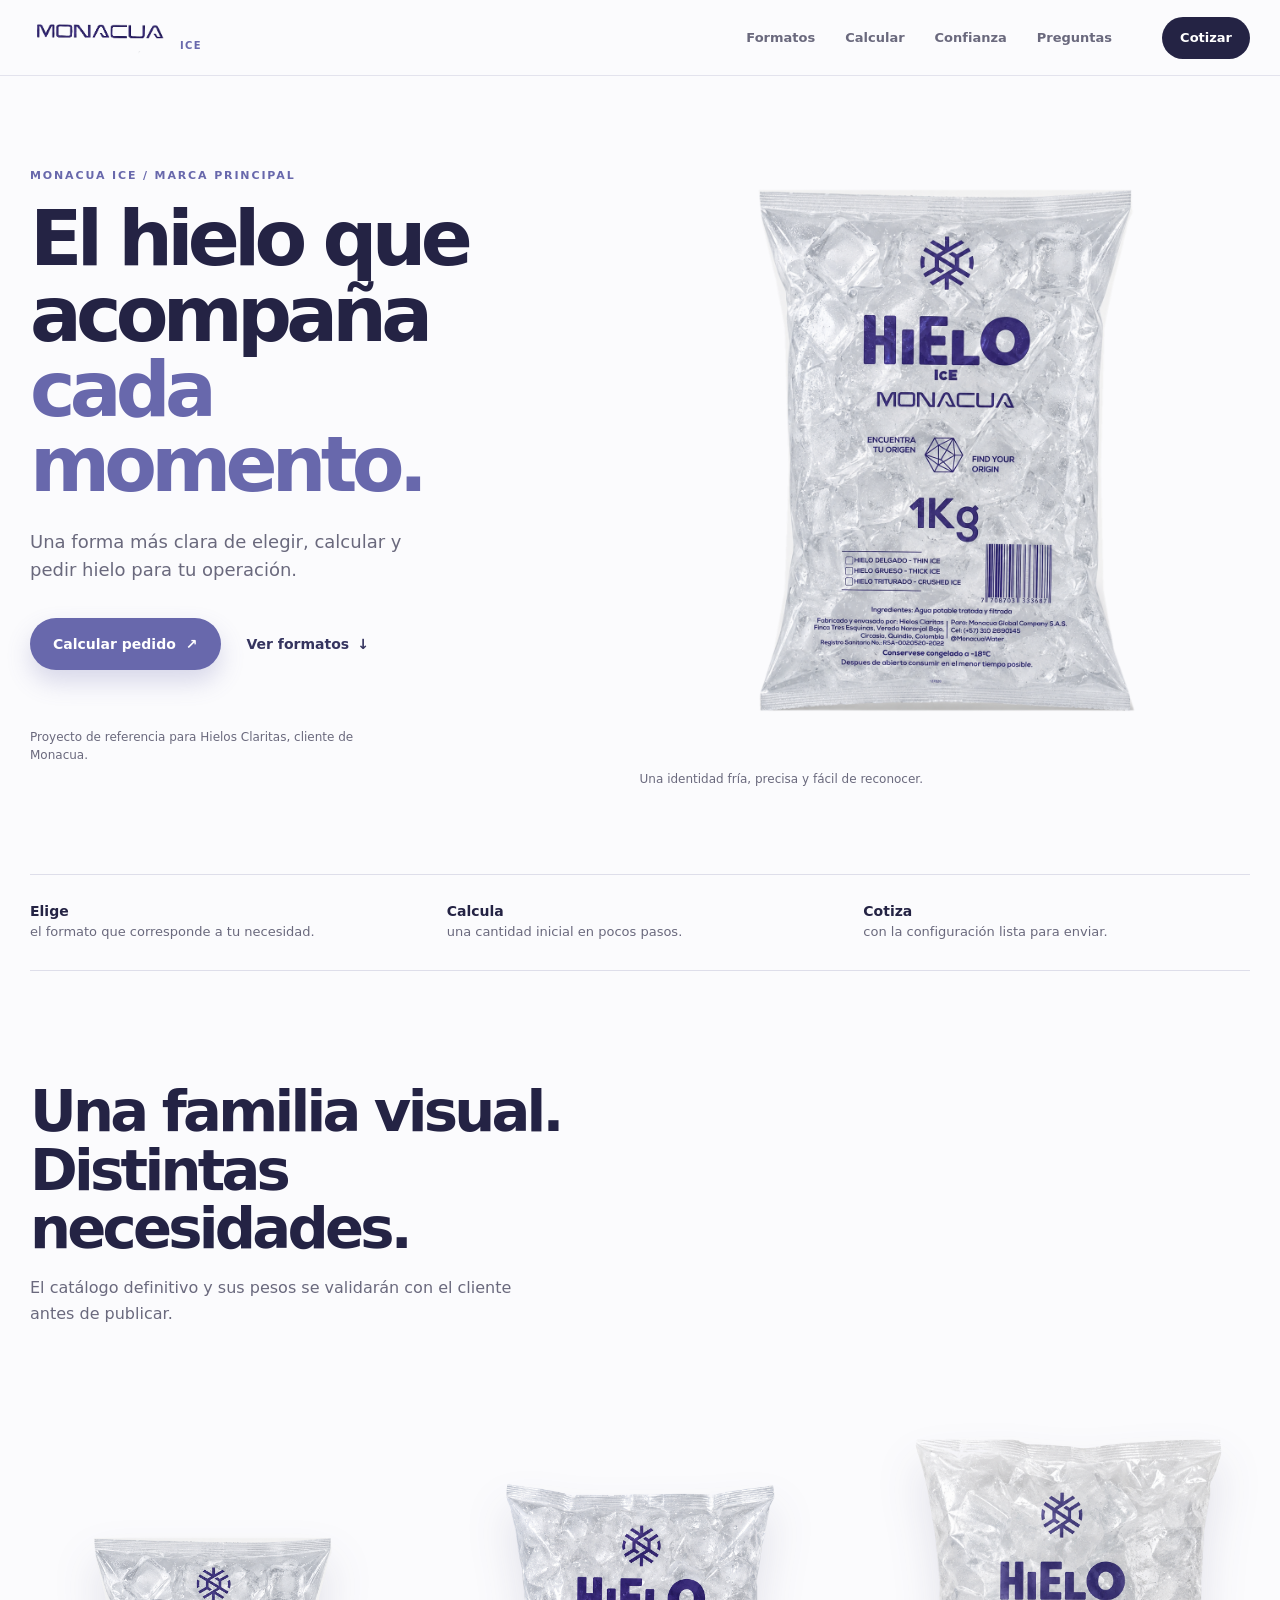
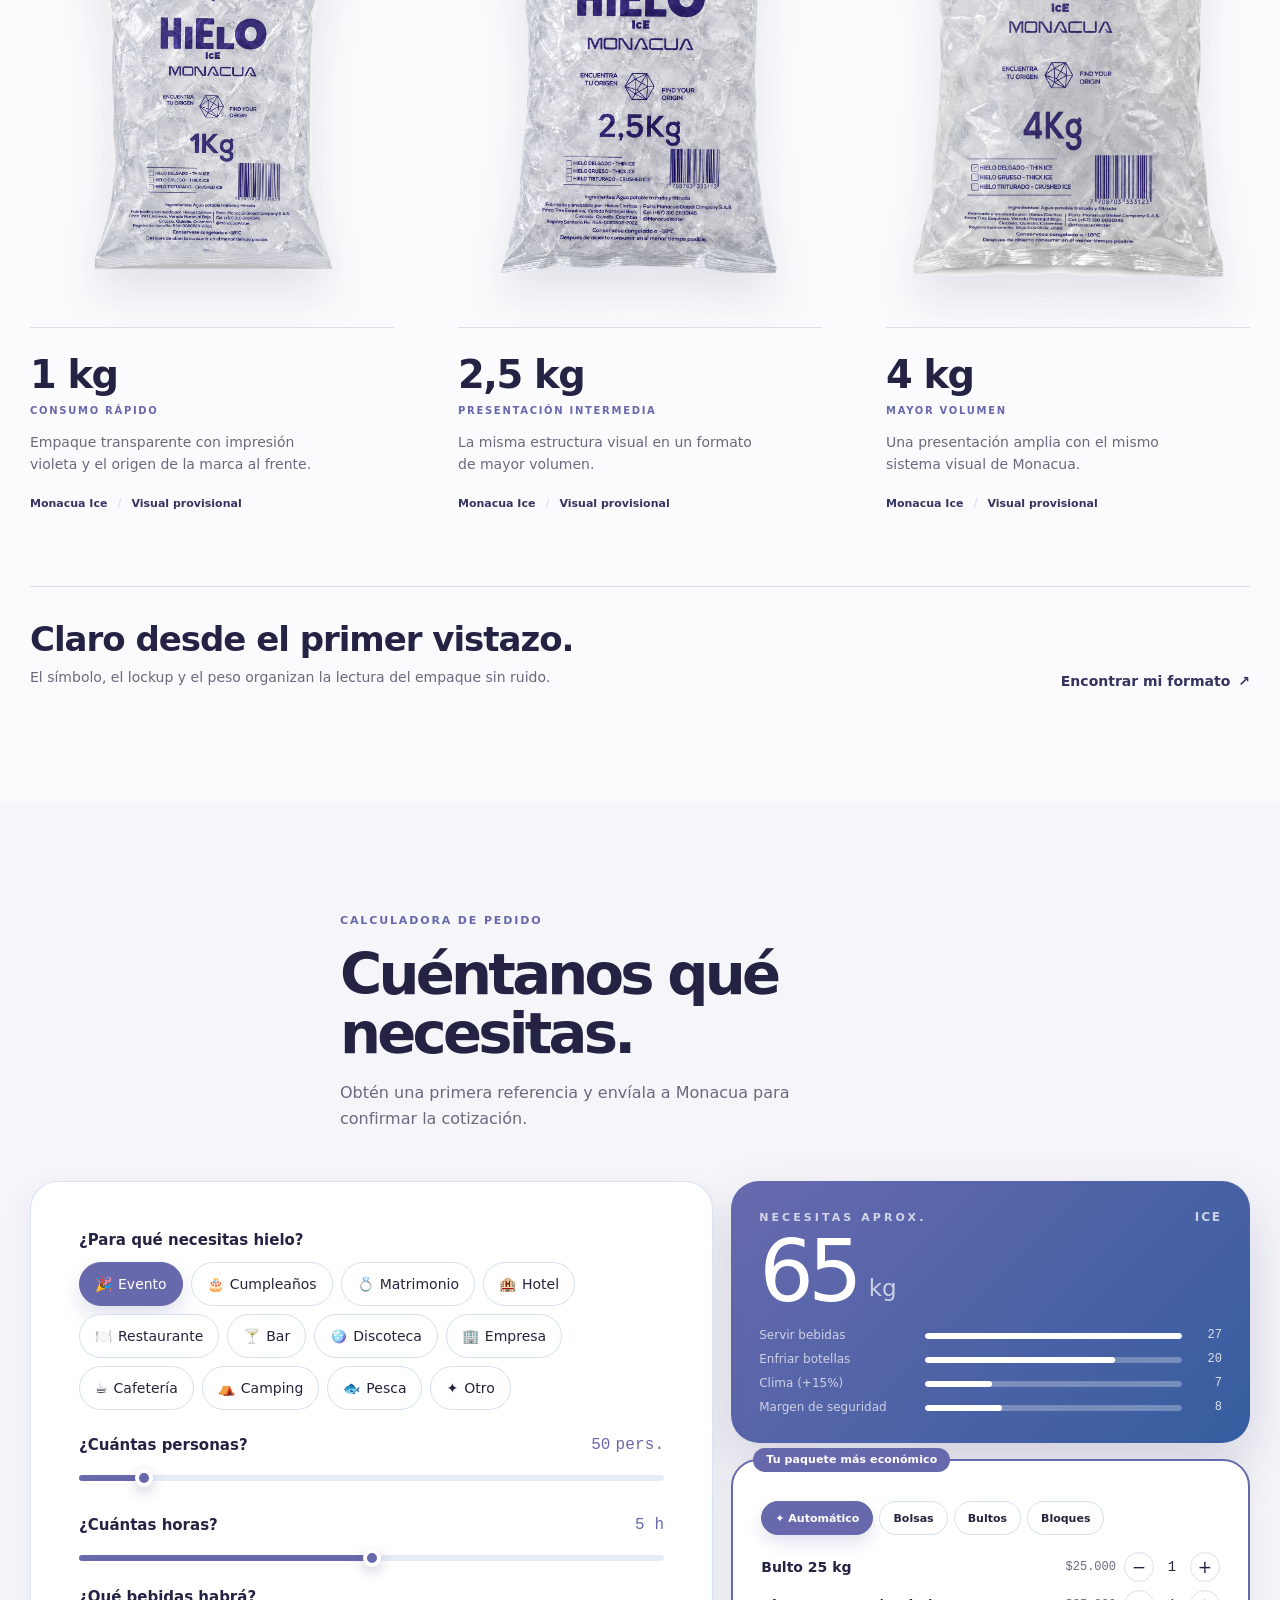
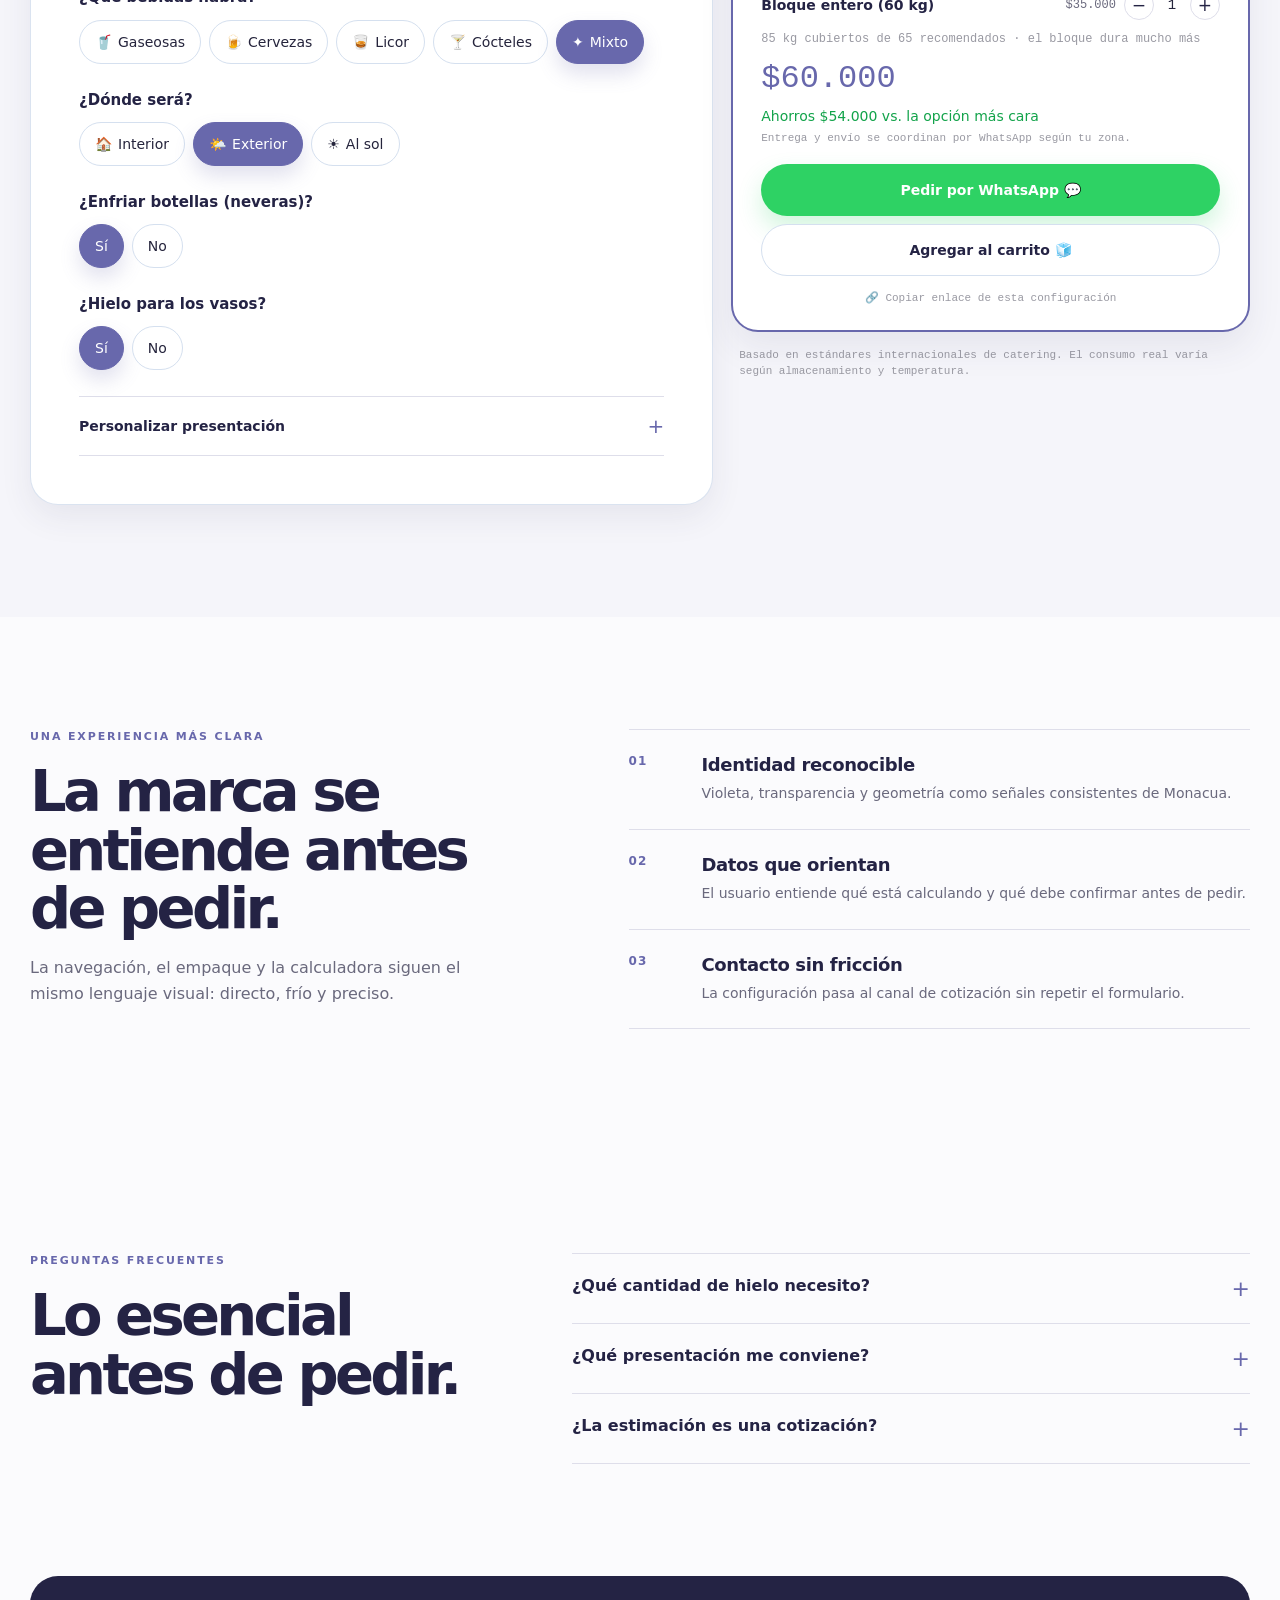
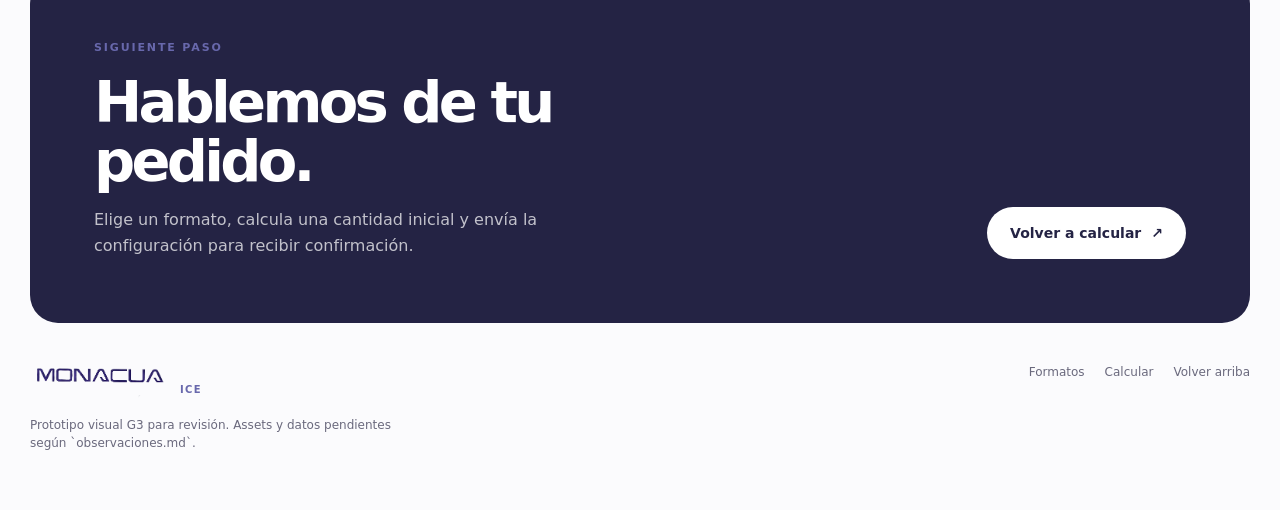
==== commit cb63e027: "cambio para feedback" ====
--- a/index.html
+++ b/index.html
@@ -1,157 +1,247 @@
 <!doctype html>
 <html lang="es">
   <head>
-    <meta charset="UTF-8" />
+    <meta charset="utf-8" />
     <meta name="viewport" content="width=device-width, initial-scale=1, viewport-fit=cover" />
-    <meta name="theme-color" content="#0d57c7" />
-    <meta
-      name="description"
-      content="Hielos Claritas: hielo limpio, empaque seguro y despacho para hogares, negocios y eventos en el Quindío."
-    />
-    <title>Hielos Claritas · Monacua</title>
-    <link rel="stylesheet" href="styles.css" />
+    <meta name="robots" content="noindex, nofollow" />
+    <meta name="theme-color" content="#6868AC" />
+    <title>Monacua Ice | Prototipo visual</title>
+    <link rel="stylesheet" href="g3-prototipo.css" />
   </head>
   <body>
-    <a class="skip-link" href="#contenido">Saltar al contenido</a>
-
+    <!-- Prototipo G3. Textos, datos comerciales y assets siguen sujetos a observaciones.md. -->
     <header class="site-header">
-      <div class="header-inner">
-        <a class="brand" href="#inicio" aria-label="Hielos Claritas, inicio">
-          <svg class="brand-mark" viewBox="0 0 174 82" fill="none" xmlns="http://www.w3.org/2000/svg" aria-hidden="true">
-            <path d="M8 53.5L23 15.5L39.5 53.5L56 15.5L72.5 53.5L89 15.5L105.5 53.5L122 15.5L138.5 53.5L155 15.5" stroke="currentColor" stroke-width="7.5" stroke-linecap="round" stroke-linejoin="round" />
-            <path d="M10 63H164" stroke="currentColor" stroke-width="3" stroke-linecap="round" opacity=".35" />
-          </svg>
-          <span class="brand-copy"><strong>Hielos</strong><span>Claritas</span></span>
-        </a>
-
-        <nav class="desktop-nav" aria-label="Navegación principal">
-          <a href="#productos">Productos</a>
-          <a href="#calculadora">Calcular</a>
-          <a href="#calidad">Calidad</a>
-          <a href="#faq">Preguntas</a>
-        </nav>
-
-        <a class="header-cta" href="#calculadora">Calcular pedido</a>
-        <button class="menu-toggle" type="button" aria-expanded="false" aria-controls="mobile-menu" aria-label="Abrir menú">
-          <svg viewBox="0 0 24 24" fill="none" aria-hidden="true"><path d="M4 7h16M4 12h16M4 17h16" stroke="currentColor" stroke-width="2" stroke-linecap="round" /></svg>
-        </button>
-      </div>
+      <a class="brand" href="#inicio" aria-label="Monacua Ice, inicio">
+        <img class="brand-wordmark" src="img/monacua-wordmark.png" alt="Monacua" />
+        <span class="brand-ice">ICE</span>
+      </a>
+      <nav class="desktop-nav" aria-label="Navegación principal">
+        <a href="#productos">Formatos</a>
+        <a href="#calculadora">Calcular</a>
+        <a href="#confianza">Confianza</a>
+        <a href="#preguntas">Preguntas</a>
+      </nav>
+      <a class="button button-small button-dark" href="#calculadora">Cotizar</a>
+      <button class="menu-button" type="button" aria-expanded="false" aria-controls="mobile-menu" aria-label="Abrir menú">
+        <span></span><span></span>
+      </button>
       <nav id="mobile-menu" class="mobile-menu" aria-label="Navegación móvil">
-        <a href="#productos">Productos</a>
-        <a href="#calculadora">Calcular pedido</a>
-        <a href="#calidad">Calidad y despacho</a>
-        <a href="#faq">Preguntas frecuentes</a>
+        <a href="#productos">Formatos</a>
+        <a href="#calculadora">Calcular</a>
+        <a href="#confianza">Confianza</a>
+        <a href="#preguntas">Preguntas</a>
+        <a class="button button-dark" href="#calculadora">Cotizar pedido</a>
       </nav>
     </header>
 
-    <main id="contenido">
-      <section id="inicio" class="hero" aria-labelledby="hero-title">
-        <div class="hero-copy">
-          <div class="eyebrow">Monacua · Quindío · Hielos Claritas</div>
-          <h1 id="hero-title"><span class="hero-title-line">El hielo</span><span class="hero-title-line">correcto</span><span class="hero-title-line">para cada</span><span class="hero-title-line"><em>momento.</em></span></h1>
-          <p>Hielo limpio, empaque seguro y despacho confiable para hogares, negocios y eventos de la región.</p>
+    <main>
+      <section id="inicio" class="hero section-shell">
+        <div class="hero-copy reveal">
+          <p class="eyebrow">Monacua Ice / marca principal</p>
+          <!-- Texto provisional hasta recibir decisión del cliente. -->
+          <h1>El hielo que acompaña <em>cada momento.</em></h1>
+          <p class="hero-lede">Una forma más clara de elegir, calcular y pedir hielo para tu operación.</p>
           <div class="hero-actions">
-            <a class="button button-primary" href="#calculadora">Calcular mi pedido <span aria-hidden="true">↗</span></a>
-            <a class="button button-secondary" href="#productos">Ver productos</a>
+            <a class="button button-primary" href="#calculadora">Calcular pedido <span aria-hidden="true">↗</span></a>
+            <a class="text-link" href="#productos">Ver formatos <span aria-hidden="true">↓</span></a>
           </div>
-          <div class="hero-stats" aria-label="Datos operativos">
-            <div class="stat"><strong>15 t/día</strong><span>capacidad</span></div>
-            <div class="stat"><strong>24 h</strong><span>despacho regional</span></div>
-            <div class="stat"><strong>6 formatos</strong><span>para cada necesidad</span></div>
-          </div>
-        </div>
-
-        <aside class="hero-product" aria-label="Producto destacado Hielos Claritas">
-          <img class="hero-bag-image" src="img/bolsa-1k-clean.png" alt="Bolsa de hielo Hielos Claritas de 1 kg llena de hielo" />
-          <div class="hero-product-tag"><span>Producto destacado · 01</span><strong>Bolsa 1 kg</strong><small>Hielo listo para servir</small></div>
-        </aside>
-      </section>
-
-      <section class="trust-strip" aria-label="Compromisos de servicio">
-        <div class="trust-item"><span class="trust-icon"><svg viewBox="0 0 24 24" fill="none" aria-hidden="true"><path d="M12 3l7 3v5c0 4.8-3 8-7 10-4-2-7-5.2-7-10V6l7-3Z" stroke="currentColor" stroke-width="1.8" /><path d="m8.5 12 2.2 2.2 4.8-5" stroke="currentColor" stroke-width="1.8" stroke-linecap="round" stroke-linejoin="round" /></svg></span><span><strong>Empaque seguro</strong><span>Grado alimenticio y sellado.</span></span></div>
-        <div class="trust-item"><span class="trust-icon"><svg viewBox="0 0 24 24" fill="none" aria-hidden="true"><path d="M4 17h11V5H4v12ZM15 9h3l2 3v5h-5V9Z" stroke="currentColor" stroke-width="1.8" stroke-linejoin="round" /><circle cx="8" cy="18" r="2" stroke="currentColor" stroke-width="1.8" /><circle cx="18" cy="18" r="2" stroke="currentColor" stroke-width="1.8" /></svg></span><span><strong>Despacho coordinado</strong><span>Rutas para hogares y negocios.</span></span></div>
-        <div class="trust-item"><span class="trust-icon"><svg viewBox="0 0 24 24" fill="none" aria-hidden="true"><path d="M12 3v18M3 12h18M5.6 5.6l12.8 12.8M18.4 5.6 5.6 18.4" stroke="currentColor" stroke-width="1.6" stroke-linecap="round" /></svg></span><span><strong>Hielo consistente</strong><span>Producción y control por lote.</span></span></div>
-      </section>
-
-      <section id="productos" class="section" aria-labelledby="products-title">
-        <div class="section-heading"><div class="eyebrow">Formatos disponibles</div><h2 id="products-title">Elige el formato que necesita tu operación.</h2><p>Presentaciones para consumo rápido, enfriamiento prolongado y pedidos de alto volumen.</p></div>
-        <div class="products-grid">
-          <article class="product-card featured">
-            <div class="bag-family-grid" aria-label="Bolsas Hielos Claritas disponibles">
-              <figure><img src="img/bolsa-1k-clean.png" alt="Bolsa Hielos Claritas de 1 kg llena de hielo" /><figcaption>1 kg</figcaption></figure>
-              <figure><img src="img/hielos-claritas-bolsa-2-5kg-v2.png" alt="Bolsa Hielos Claritas de 2,5 kg llena de hielo" /><figcaption>2,5 kg</figcaption></figure>
-              <figure><img src="img/hielos-claritas-bolsa-4kg-v2.png" alt="Bolsa Hielos Claritas de 4 kg llena de hielo" /><figcaption>4 kg</figcaption></figure>
+          <p class="client-note">Proyecto de referencia para Hielos Claritas, cliente de Monacua.</p>
+        </div>
+        <figure class="hero-media reveal reveal-late">
+          <img class="cutout-image" src="img/bolsas-llenas/monacua-1kg-cutout.png" alt="Bolsa Monacua Ice de 1 kg llena de hielo, sin fondo" />
+          <figcaption>Una identidad fría, precisa y fácil de reconocer.</figcaption>
+        </figure>
+      </section>
+
+      <section class="proof-band section-shell" aria-label="Principios de la experiencia">
+        <div><strong>Elige</strong><span>el formato que corresponde a tu necesidad.</span></div>
+        <div><strong>Calcula</strong><span>una cantidad inicial en pocos pasos.</span></div>
+        <div><strong>Cotiza</strong><span>con la configuración lista para enviar.</span></div>
+      </section>
+
+      <section id="productos" class="products-section section-shell section-space">
+        <div class="section-intro reveal">
+          <h2>Una familia visual. Distintas necesidades.</h2>
+          <p>El catálogo definitivo y sus pesos se validarán con el cliente antes de publicar.</p>
+        </div>
+        <div class="product-lineup">
+          <article class="product-item product-item-1kg reveal">
+            <figure class="product-figure">
+              <img src="img/bolsas-llenas/monacua-1kg-cutout.png" alt="Bolsa de hielo Monacua Ice de 1 kg, llena de cubos de hielo, sin fondo" loading="lazy" decoding="async" />
+            </figure>
+            <div class="product-copy">
+              <h3>1 kg</h3>
+              <p class="product-label">Consumo rápido</p>
+              <p>Empaque transparente con impresión violeta y el origen de la marca al frente.</p>
+              <div class="product-meta"><span>Monacua Ice</span><span>Visual provisional</span></div>
             </div>
-            <span class="mono-label">Consumo rápido</span><h3>Bolsas Claritas</h3><p>Para hogares, reuniones, coctelería y negocios que necesitan hielo listo para servir.</p><div class="product-meta"><span>1 kg</span><span>2,5 kg</span><span>4 kg</span></div><button class="button button-secondary" type="button" data-product-choice="bag">Usar en la calculadora</button>
           </article>
-          <article class="product-card">
-            <div class="bulk-family-grid" aria-label="Bultos Hielos Claritas disponibles"><figure><img src="img/hielos-claritas-bulto-25kg.png" alt="Bulto Hielos Claritas de 25 kg lleno de hielo" /><figcaption>25 kg</figcaption></figure><figure><img src="img/hielos-claritas-bulto-30kg.png" alt="Bulto Hielos Claritas de 30 kg lleno de hielo" /><figcaption>30 kg</figcaption></figure></div>
-            <span class="mono-label">Alto consumo</span><h3>Bultos de hielo</h3><p>Una opción práctica para eventos, restaurantes y pedidos que necesitan rotación rápida.</p><div class="product-meta"><span>25 kg</span><span>30 kg</span></div><button class="button button-secondary" type="button" data-product-choice="bulk">Usar en la calculadora</button>
+          <article class="product-item product-item-2-5kg reveal reveal-late">
+            <figure class="product-figure"><img src="img/bolsas-llenas/monacua-2-5kg-cutout-clean.png" alt="Bolsa de hielo Monacua Ice de 2,5 kg, llena de cubos de hielo, sin fondo" loading="lazy" decoding="async" /></figure>
+            <div class="product-copy"><h3>2,5 kg</h3><p class="product-label">Presentación intermedia</p><p>La misma estructura visual en un formato de mayor volumen.</p><div class="product-meta"><span>Monacua Ice</span><span>Visual provisional</span></div></div>
           </article>
-          <article class="product-card">
-            <figure><img class="product-image" src="img/hielos-claritas-bloque-60kg.png" alt="Bloque Hielos Claritas de 60 kg envuelto y listo para enfriamiento" /></figure>
-            <span class="mono-label">Enfriamiento</span><h3>Bloques de hielo</h3><p>Más duración para neveras, transporte y operaciones donde el hielo debe resistir.</p><div class="product-meta"><span>60 kg</span><span>Entero o fraccionado</span></div><button class="button button-secondary" type="button" data-product-choice="block">Usar en la calculadora</button>
+          <article class="product-item product-item-4kg reveal reveal-late">
+            <figure class="product-figure"><img src="img/bolsas-llenas/monacua-4kg-cutout-clean-horizontal.png" alt="Bolsa de hielo Monacua Ice de 4 kg, llena de cubos de hielo, sin fondo" loading="lazy" decoding="async" /></figure>
+            <div class="product-copy"><h3>4 kg</h3><p class="product-label">Mayor volumen</p><p>Una presentación amplia con el mismo sistema visual de Monacua.</p><div class="product-meta"><span>Monacua Ice</span><span>Visual provisional</span></div></div>
           </article>
         </div>
-      </section>
-
-      <section id="calculadora" class="section" aria-labelledby="calculator-title">
-        <div class="section-heading"><div class="eyebrow">Calculadora de pedido</div><h2 id="calculator-title">Mueve la línea. Ajusta tu pedido.</h2><p>Arrastra para elegir cuántas personas atenderás. La recomendación cambia al instante y se puede afinar con los demás datos.</p></div>
-        <div class="calculator-wrap">
-          <form id="quote-form" class="calculator-card">
-            <h3>Cuéntanos tu necesidad</h3><p>Empieza por la línea de personas y luego ajusta la presentación.</p>
-            <div class="form-grid">
-              <div class="field full people-field">
-                <div class="people-control-head"><label for="people-range">¿Para cuántas personas?</label><output id="people-output" for="people-range">80 personas</output></div>
-                <input id="people-range" class="people-range" name="people-range" type="range" min="1" max="1000" step="1" value="80" aria-describedby="people-hint" />
-                <div class="range-scale"><span>1</span><span>500</span><span>1.000+</span></div>
-                <div class="people-manual"><label for="people">O escribe una cantidad</label><input id="people" name="people" type="number" min="1" max="10000" value="80" required /></div>
-                <p id="people-hint" class="people-hint">Usa las flechas del teclado, arrastra con el mouse o desliza con el dedo.</p>
-              </div>
-              <div class="field"><label for="duration">Duración</label><select id="duration" name="duration"><option value="2">Hasta 2 horas</option><option value="4" selected>3 a 4 horas</option><option value="6">5 a 6 horas</option><option value="8">Más de 6 horas</option></select></div>
-              <div class="field"><label for="setting">Tipo de uso</label><select id="setting" name="setting"><option value="event" selected>Evento o celebración</option><option value="business">Restaurante o bar</option><option value="home">Hogar o reunión pequeña</option></select></div>
-              <div class="field"><label for="format">Presentación</label><select id="format" name="format"><option value="recommend" selected>Recomiéndame una</option><option value="bag">Bolsas</option><option value="bulk">Bultos de 30 kg</option><option value="block">Bloques de 60 kg</option></select></div>
-              <label class="check-field"><input id="cooling" name="cooling" type="checkbox" /> <span>También necesito enfriar botellas o conservar producto en neveras.</span></label>
+        <div class="product-note reveal">
+          <div><h3>Claro desde el primer vistazo.</h3><p>El símbolo, el lockup y el peso organizan la lectura del empaque sin ruido.</p></div>
+          <a class="text-link" href="#calculadora">Encontrar mi formato <span aria-hidden="true">↗</span></a>
+        </div>
+      </section>
+
+      <section id="calculadora" class="calculator-section section-shell section-space">
+        <div class="section-intro reveal">
+          <p class="eyebrow">Calculadora de pedido</p>
+          <h2>Cuéntanos qué necesitas.</h2>
+          <p>Obtén una primera referencia y envíala a Monacua para confirmar la cotización.</p>
+        </div>
+        <div class="calculator-layout">
+          <form id="quote-form" class="calc-form reveal" novalidate>
+            <fieldset class="calc-group">
+              <legend>¿Para qué necesitas hielo?</legend>
+              <div class="choice-group" data-choice-group="occasion" role="group" aria-label="Ocasión o tipo de uso">
+                <button class="choice-chip is-selected" type="button" data-choice="occasion" data-setting="event" data-label="Evento" aria-pressed="true"><span aria-hidden="true">🎉</span> Evento</button>
+                <button class="choice-chip" type="button" data-choice="occasion" data-setting="event" data-label="Cumpleaños" aria-pressed="false"><span aria-hidden="true">🎂</span> Cumpleaños</button>
+                <button class="choice-chip" type="button" data-choice="occasion" data-setting="event" data-label="Matrimonio" aria-pressed="false"><span aria-hidden="true">💍</span> Matrimonio</button>
+                <button class="choice-chip" type="button" data-choice="occasion" data-setting="event" data-label="Hotel" aria-pressed="false"><span aria-hidden="true">🏨</span> Hotel</button>
+                <button class="choice-chip" type="button" data-choice="occasion" data-setting="business" data-label="Restaurante" aria-pressed="false"><span aria-hidden="true">🍽️</span> Restaurante</button>
+                <button class="choice-chip" type="button" data-choice="occasion" data-setting="business" data-label="Bar" aria-pressed="false"><span aria-hidden="true">🍸</span> Bar</button>
+                <button class="choice-chip" type="button" data-choice="occasion" data-setting="business" data-label="Discoteca" aria-pressed="false"><span aria-hidden="true">🪩</span> Discoteca</button>
+                <button class="choice-chip" type="button" data-choice="occasion" data-setting="business" data-label="Empresa" aria-pressed="false"><span aria-hidden="true">🏢</span> Empresa</button>
+                <button class="choice-chip" type="button" data-choice="occasion" data-setting="business" data-label="Cafetería" aria-pressed="false"><span aria-hidden="true">☕</span> Cafetería</button>
+                <button class="choice-chip" type="button" data-choice="occasion" data-setting="event" data-label="Camping" aria-pressed="false"><span aria-hidden="true">⛺</span> Camping</button>
+                <button class="choice-chip" type="button" data-choice="occasion" data-setting="event" data-label="Pesca" aria-pressed="false"><span aria-hidden="true">🐟</span> Pesca</button>
+                <button class="choice-chip" type="button" data-choice="occasion" data-setting="home" data-label="Otro" aria-pressed="false"><span aria-hidden="true">✦</span> Otro</button>
+              </div>
+              <select id="setting" name="setting" class="visually-hidden" tabindex="-1" aria-hidden="true"><option value="event" selected>Evento o celebración</option><option value="business">Restaurante o bar</option><option value="home">Hogar o reunión</option></select>
+            </fieldset>
+
+            <div class="field field-range field-people">
+              <div class="field-heading"><label for="people-range">¿Cuántas personas?</label><div class="field-output"><input id="people" name="people" type="number" min="1" max="10000" value="50" inputmode="numeric" required aria-label="Cantidad exacta de personas" /><span aria-hidden="true">pers.</span></div></div>
+              <input id="people-range" type="range" min="1" max="500" value="50" step="1" aria-label="Cantidad aproximada de personas" aria-describedby="people-hint" />
+              <p id="people-hint" class="visually-hidden">Puedes escribir una cantidad exacta entre 1 y 10.000 personas en el valor de la derecha.</p>
+              <p id="people-error" class="field-error" role="alert"></p>
             </div>
-            <div class="form-actions"><button class="button button-primary" type="submit">Actualizar estimación</button><p class="helper">Resultado orientativo, no reemplaza la cotización final.</p></div>
-            <p id="form-status" class="form-status" role="status" aria-live="polite"></p>
+
+            <div class="field field-range">
+              <div class="field-heading"><label for="duration-range">¿Cuántas horas?</label><output id="duration-output" for="duration-range">5 h</output></div>
+              <input id="duration-range" type="range" min="2" max="8" value="5" step="1" aria-label="Duración en horas" />
+              <select id="duration" name="duration" class="visually-hidden" tabindex="-1" aria-hidden="true"><option value="2">Hasta 2 horas</option><option value="4">3 a 4 horas</option><option value="6" selected>5 a 6 horas</option><option value="8">Más de 6 horas</option></select>
+            </div>
+
+            <fieldset class="calc-group">
+              <legend>¿Qué bebidas habrá?</legend>
+              <div class="choice-group" data-choice-group="beverages" role="group" aria-label="Tipo de bebidas">
+                <button class="choice-chip" type="button" data-choice="beverages" data-value="sodas" data-label="Gaseosas" aria-pressed="false"><span aria-hidden="true">🥤</span> Gaseosas</button>
+                <button class="choice-chip" type="button" data-choice="beverages" data-value="beer" data-label="Cervezas" aria-pressed="false"><span aria-hidden="true">🍺</span> Cervezas</button>
+                <button class="choice-chip" type="button" data-choice="beverages" data-value="liquor" data-label="Licor" aria-pressed="false"><span aria-hidden="true">🥃</span> Licor</button>
+                <button class="choice-chip" type="button" data-choice="beverages" data-value="cocktails" data-label="Cócteles" aria-pressed="false"><span aria-hidden="true">🍸</span> Cócteles</button>
+                <button class="choice-chip is-selected" type="button" data-choice="beverages" data-value="mixed" data-label="Mixto" aria-pressed="true"><span aria-hidden="true">✦</span> Mixto</button>
+              </div>
+              <input id="beverages" name="beverages" type="hidden" value="mixed" />
+            </fieldset>
+
+            <fieldset class="calc-group">
+              <legend>¿Dónde será?</legend>
+              <div class="choice-group" data-choice-group="location" role="group" aria-label="Lugar del evento">
+                <button class="choice-chip" type="button" data-choice="location" data-value="interior" data-label="Interior" aria-pressed="false"><span aria-hidden="true">🏠</span> Interior</button>
+                <button class="choice-chip is-selected" type="button" data-choice="location" data-value="exterior" data-label="Exterior" aria-pressed="true"><span aria-hidden="true">🌤️</span> Exterior</button>
+                <button class="choice-chip" type="button" data-choice="location" data-value="sun" data-label="Al sol" aria-pressed="false"><span aria-hidden="true">☀️</span> Al sol</button>
+              </div>
+              <input id="location" name="location" type="hidden" value="exterior" />
+            </fieldset>
+
+            <fieldset class="calc-group binary-group">
+              <legend>¿Enfriar botellas (neveras)?</legend>
+              <div class="choice-group" data-choice-group="cooling" role="group" aria-label="Enfriar botellas en neveras">
+                <button class="choice-chip is-selected" type="button" data-choice="cooling" data-value="yes" data-target="cooling" data-label="Sí" aria-pressed="true">Sí</button>
+                <button class="choice-chip" type="button" data-choice="cooling" data-value="no" data-target="cooling" data-label="No" aria-pressed="false">No</button>
+              </div>
+              <input id="cooling" name="cooling" type="checkbox" class="visually-hidden" checked tabindex="-1" aria-hidden="true" />
+            </fieldset>
+
+            <fieldset class="calc-group binary-group">
+              <legend>¿Hielo para los vasos?</legend>
+              <div class="choice-group" data-choice-group="glasses" role="group" aria-label="Hielo para los vasos">
+                <button class="choice-chip is-selected" type="button" data-choice="glasses" data-value="yes" data-target="glasses" data-label="Sí" aria-pressed="true">Sí</button>
+                <button class="choice-chip" type="button" data-choice="glasses" data-value="no" data-target="glasses" data-label="No" aria-pressed="false">No</button>
+              </div>
+              <input id="glasses" name="glasses" type="checkbox" class="visually-hidden" checked tabindex="-1" aria-hidden="true" />
+            </fieldset>
+
+            <details class="optional-options">
+              <summary><span>Personalizar presentación</span><span aria-hidden="true">+</span></summary>
+              <div class="field"><label for="format">Presentación</label><select id="format" name="format"><option value="recommend" selected>Recomiéndame una</option><option value="bag">Bolsas de 2,5 kg</option><option value="bulk">Bultos de 30 kg</option><option value="block">Bloques de 60 kg</option></select></div>
+            </details>
+            <button class="calc-submit visually-hidden" type="submit">Actualizar estimación</button>
+            <p id="form-status" class="form-status visually-hidden" role="status" aria-live="polite"></p>
           </form>
 
-          <aside class="result-card" aria-live="polite" aria-atomic="true">
-            <span class="mono-label">Resultado estimado</span><h3 id="result-title">Para tu pedido</h3><div class="result-number"><span id="result-kg">40</span></div><span class="result-unit">kilogramos de hielo</span><p id="result-summary" class="result-summary">Aproximadamente 16 bolsas de 2,5 kg.</p><div class="result-visual" aria-label="Formato sugerido"><div class="result-visual-glow"><img id="result-product-image" class="result-product-image" src="img/hielos-claritas-bloque-60kg.png" alt="" aria-hidden="true" /></div><div class="result-visual-copy"><span>Formato sugerido</span><strong id="result-pack">Bloque de 60 kg</strong><small id="result-pack-meta">Listo para enfriamiento</small></div></div><a id="result-email" class="button" data-whatsapp-quote href="https://wa.me/573102682677?text=Hola%2C%20quiero%20cotizar%20hielo">Cotizar por WhatsApp</a>
+          <aside class="calc-result-stack" aria-live="polite" aria-atomic="true">
+            <section class="approx-card">
+              <div class="approx-heading"><span>Necesitas aprox.</span><span class="result-mark" aria-hidden="true">ICE</span></div>
+              <div class="approx-number"><span id="result-kg">65</span><small>kg</small></div>
+              <ul class="breakdown-list" aria-label="Desglose de la estimación">
+                <li><span>Servir bebidas</span><span class="breakdown-track" aria-hidden="true"><span id="breakdown-service-bar"></span></span><output id="breakdown-service">27</output></li>
+                <li><span>Enfriar botellas</span><span class="breakdown-track" aria-hidden="true"><span id="breakdown-cooling-bar"></span></span><output id="breakdown-cooling">20</output></li>
+                <li><span>Clima (+15%)</span><span class="breakdown-track" aria-hidden="true"><span id="breakdown-climate-bar"></span></span><output id="breakdown-climate">7</output></li>
+                <li><span>Margen de seguridad</span><span class="breakdown-track" aria-hidden="true"><span id="breakdown-safety-bar"></span></span><output id="breakdown-safety">10</output></li>
+              </ul>
+            </section>
+
+            <section class="package-card">
+              <div class="package-ribbon">Tu paquete más económico</div>
+              <div class="package-options" data-choice-group="format" role="group" aria-label="Presentación del paquete">
+                <button class="package-option is-selected" type="button" data-format-choice="recommend" aria-pressed="true">✦ Automático</button>
+                <button class="package-option" type="button" data-format-choice="bag" aria-pressed="false">Bolsas</button>
+                <button class="package-option" type="button" data-format-choice="bulk" aria-pressed="false">Bultos</button>
+                <button class="package-option" type="button" data-format-choice="block" aria-pressed="false">Bloques</button>
+              </div>
+              <div id="package-lines" class="package-lines"></div>
+              <p id="package-coverage" class="package-coverage"></p>
+              <div class="package-total"><span id="package-price">$65.000</span></div>
+              <p id="package-savings" class="package-savings"></p>
+              <p class="package-delivery">Entrega y envío se coordinan por WhatsApp según tu zona.</p>
+              <a id="quote-link" class="package-whatsapp" href="#contacto">Pedir por WhatsApp 💬</a>
+              <button id="cart-button" class="package-secondary" type="button">Agregar al carrito 🧊</button>
+              <button id="copy-link" class="copy-link" type="button">🔗 Copiar enlace de esta configuración</button>
+            </section>
+            <p class="calculation-note">Basado en estándares internacionales de catering. El consumo real varía según almacenamiento y temperatura.</p>
+            <p id="form-status" class="form-status visually-hidden" role="status" aria-live="polite"></p>
           </aside>
         </div>
       </section>
 
-      <section id="calidad" class="section process-layout" aria-labelledby="quality-title">
-        <div class="process-intro"><div class="eyebrow">Calidad y despacho</div><h2 id="quality-title">Del agua al pedido.</h2><p>Una operación sencilla de entender: control, empaque y coordinación para que el hielo llegue listo para usar.</p></div>
-        <div class="process-list">
-          <article class="process-item"><div class="process-number">01</div><div><h3>Tratamiento</h3><p>El agua pasa por procesos de filtración y desinfección antes de entrar a producción.</p></div></article>
-          <article class="process-item"><div class="process-number">02</div><div><h3>Congelación</h3><p>La producción continua permite atender bolsas, bultos y bloques según la necesidad del cliente.</p></div></article>
-          <article class="process-item"><div class="process-number">03</div><div><h3>Control y empaque</h3><p>El producto se verifica, se empaca en material grado alimenticio y se prepara para despacho.</p></div></article>
-          <article class="process-item"><div class="process-number">04</div><div><h3>Ruta coordinada</h3><p>La entrega se organiza con hogares, restaurantes, bares, hoteles y eventos de la región.</p></div></article>
-        </div>
-      </section>
-
-      <section id="faq" class="section faq-layout" aria-labelledby="faq-title">
-        <div><div class="eyebrow">Preguntas frecuentes</div><h2 id="faq-title">Lo esencial antes de pedir.</h2><p>Si tu caso es especial, escríbenos con la cantidad, el tipo de uso y la fecha del pedido.</p></div>
-        <div class="faq-list">
-          <details><summary><span>¿Cuánto hielo necesito por persona?</span><span class="summary-plus" aria-hidden="true">+</span></summary><div class="answer">Como punto de partida, calcula entre 0,35 y 0,7 kg por persona. El clima, la duración y el enfriamiento de bebidas pueden aumentar la cantidad.</div></details>
-          <details><summary><span>¿Qué presentación me conviene?</span><span class="summary-plus" aria-hidden="true">+</span></summary><div class="answer">Las bolsas funcionan bien para consumo rápido. Los bultos sirven para eventos y los bloques son útiles cuando necesitas más duración en neveras.</div></details>
-          <details><summary><span>¿Atienden pedidos recurrentes?</span><span class="summary-plus" aria-hidden="true">+</span></summary><div class="answer">Sí. La página está pensada para hogares y también para restaurantes, bares, hoteles y operaciones con pedidos frecuentes.</div></details>
-          <details><summary><span>¿En cuánto tiempo llega?</span><span class="summary-plus" aria-hidden="true">+</span></summary><div class="answer">La cobertura y el tiempo dependen de la ruta y la disponibilidad. Escríbenos la fecha y el municipio para confirmar el despacho.</div></details>
-        </div>
-      </section>
-
-      <section class="final-cta" aria-labelledby="final-title"><div><div class="eyebrow">¿Listo para pedir?</div><h2 id="final-title">Que no falte hielo en el momento importante.</h2><p>Calcula una cantidad inicial y envíanos los detalles para preparar una cotización.</p></div><a class="button" data-whatsapp-quote href="https://wa.me/573102682677?text=Hola%2C%20quiero%20cotizar%20hielo">Cotizar por WhatsApp <span aria-hidden="true">↗</span></a></section>
+      <section id="confianza" class="confidence-section section-shell section-space">
+        <div class="confidence-copy reveal"><p class="eyebrow">Una experiencia más clara</p><h2>La marca se entiende antes de pedir.</h2><p>La navegación, el empaque y la calculadora siguen el mismo lenguaje visual: directo, frío y preciso.</p></div>
+        <div class="confidence-list">
+          <article class="confidence-item reveal"><span>01</span><div><h3>Identidad reconocible</h3><p>Violeta, transparencia y geometría como señales consistentes de Monacua.</p></div></article>
+          <article class="confidence-item reveal"><span>02</span><div><h3>Datos que orientan</h3><p>El usuario entiende qué está calculando y qué debe confirmar antes de pedir.</p></div></article>
+          <article class="confidence-item reveal"><span>03</span><div><h3>Contacto sin fricción</h3><p>La configuración pasa al canal de cotización sin repetir el formulario.</p></div></article>
+        </div>
+      </section>
+
+      <section id="preguntas" class="faq-section section-shell section-space">
+        <div class="section-intro reveal"><p class="eyebrow">Preguntas frecuentes</p><h2>Lo esencial antes de pedir.</h2></div>
+        <div class="faq-list reveal">
+          <details><summary><span>¿Qué cantidad de hielo necesito?</span><span aria-hidden="true">+</span></summary><p>La calculadora entrega una primera estimación. El cliente debe confirmar la fórmula final según el tipo de uso y el producto.</p></details>
+          <details><summary><span>¿Qué presentación me conviene?</span><span aria-hidden="true">+</span></summary><p>La recomendación dependerá del catálogo confirmado y de si el hielo se usa para servir, enfriar o conservar.</p></details>
+          <details><summary><span>¿La estimación es una cotización?</span><span aria-hidden="true">+</span></summary><p>No. Es una referencia inicial. La disponibilidad y las condiciones se confirman por contacto.</p></details>
+        </div>
+      </section>
+
+      <section id="contacto" class="final-cta section-shell reveal">
+        <div><p class="eyebrow">Siguiente paso</p><h2>Hablemos de tu pedido.</h2><p>Elige un formato, calcula una cantidad inicial y envía la configuración para recibir confirmación.</p></div>
+        <a class="button button-light" href="#calculadora">Volver a calcular <span aria-hidden="true">↗</span></a>
+      </section>
     </main>
 
-    <nav class="mobile-cta-bar" aria-label="Acciones rápidas"><a href="#calculadora">Calcular</a><a data-whatsapp-quote href="https://wa.me/573102682677?text=Hola%2C%20quiero%20cotizar%20hielo">Cotizar</a></nav>
-
-    <footer>
-      <div class="footer-inner"><div class="footer-copy"><strong>Hielos Claritas · Monacua Global Company S.A.S.</strong><span>Quindío, Colombia</span><span>Fotografías de producto generadas a partir del empaque de referencia.</span></div><div class="footer-links"><a href="mailto:hielosclaritas@hotmail.com">Correo</a><a href="#calculadora">Calcular pedido</a><a href="#inicio">Volver arriba ↑</a></div></div>
+    <footer class="site-footer section-shell">
+      <div><a class="footer-brand" href="#inicio" aria-label="Monacua Ice, inicio"><img src="img/monacua-wordmark.png" alt="Monacua" /><span>ICE</span></a><p>Prototipo visual G3 para revisión. Assets y datos pendientes según `observaciones.md`.</p></div>
+      <div class="footer-links"><a href="#productos">Formatos</a><a href="#calculadora">Calcular</a><a href="#inicio">Volver arriba</a></div>
     </footer>
-
-    <script src="script.js" defer></script>
+    <script src="g3-prototipo.js" defer></script>
   </body>
 </html>
--- a/g3-prototipo.css
+++ b/g3-prototipo.css
@@ -0,0 +1,247 @@
+:root {
+  --brand: #6868ac;
+  --brand-deep: #35345f;
+  --brand-dark: #242344;
+  --brand-soft: #e9e9f6;
+  --ice: #f5f5fa;
+  --surface: #fbfbfd;
+  --ink: #25243c;
+  --muted: #6a697d;
+  --line: #dedeea;
+  --white: #ffffff;
+  --shadow: 0 24px 60px rgba(53, 52, 95, .12);
+  --shadow-soft: 0 12px 32px rgba(53, 52, 95, .08);
+  --radius-card: 28px;
+  --radius-control: 14px;
+  --max: 1220px;
+  --sans: "Avenir Next", Avenir, "Segoe UI", system-ui, -apple-system, sans-serif;
+}
+
+* { box-sizing: border-box; }
+html { scroll-behavior: smooth; }
+body { margin: 0; min-width: 320px; color: var(--ink); background: var(--surface); font-family: var(--sans); -webkit-font-smoothing: antialiased; }
+a { color: inherit; text-decoration: none; }
+button, input, select { font: inherit; }
+img { display: block; max-width: 100%; }
+:focus-visible { outline: 3px solid var(--brand); outline-offset: 4px; }
+
+.section-shell { width: min(var(--max), calc(100% - 48px)); margin-inline: auto; }
+.section-space { padding-block: 112px; }
+.site-header { position: sticky; top: 0; z-index: 20; display: flex; align-items: center; gap: 38px; min-height: 76px; padding: 0 max(24px, calc((100vw - var(--max)) / 2)); background: rgba(251, 251, 253, .9); border-bottom: 1px solid rgba(222, 222, 234, .85); backdrop-filter: blur(18px); }
+.brand { display: inline-flex; align-items: flex-end; gap: 8px; flex: none; }
+.brand-wordmark { width: 142px; height: auto; }
+.brand-ice { padding-bottom: 3px; color: var(--brand); font-size: 10px; font-weight: 800; letter-spacing: .14em; }
+.desktop-nav { display: flex; gap: 6px; margin-left: auto; }
+.desktop-nav a { padding: 10px 12px; color: var(--muted); font-size: 13px; font-weight: 650; border-radius: 999px; transition: background .18s ease, color .18s ease; }
+.desktop-nav a:hover, .desktop-nav a:focus-visible { color: var(--brand-deep); background: var(--brand-soft); }
+.button { display: inline-flex; align-items: center; justify-content: center; gap: 10px; min-height: 52px; padding: 0 22px; border: 1px solid transparent; border-radius: 999px; cursor: pointer; font-size: 14px; font-weight: 750; transition: transform .18s ease, box-shadow .18s ease, background .18s ease; }
+.button:hover { transform: translateY(-2px); box-shadow: var(--shadow-soft); }
+.button:active { transform: scale(.98); }
+.button-small { min-height: 42px; padding: 0 17px; font-size: 13px; }
+.button-primary { color: var(--white); background: var(--brand); box-shadow: 0 12px 24px rgba(104, 104, 172, .24); }
+.button-dark { color: var(--white); background: var(--brand-dark); }
+.button-light { color: var(--brand-dark); background: var(--white); }
+.button-wide { width: 100%; }
+.text-link { display: inline-flex; align-items: center; gap: 8px; color: var(--brand-deep); font-size: 14px; font-weight: 750; }
+.text-link span { transition: transform .18s ease; }
+.text-link:hover span { transform: translate(2px, -2px); }
+.menu-button, .mobile-menu { display: none; }
+
+.hero { display: grid; grid-template-columns: minmax(0, .92fr) minmax(0, 1.08fr); gap: clamp(36px, 7vw, 100px); align-items: center; min-height: 720px; padding-block: 70px 88px; }
+.hero-copy { max-width: 550px; }
+.eyebrow, .product-label, .calc-step-head, .result-kicker { margin: 0 0 18px; color: var(--brand); font-size: 11px; font-weight: 800; letter-spacing: .17em; line-height: 1.4; text-transform: uppercase; }
+h1, h2, h3, p { margin-top: 0; }
+h1 { max-width: 620px; margin-bottom: 26px; color: var(--brand-dark); font-size: clamp(48px, 6vw, 82px); letter-spacing: -.075em; line-height: .98; }
+h1 em { color: var(--brand); font-style: normal; }
+.hero-lede { max-width: 410px; margin-bottom: 34px; color: var(--muted); font-size: 18px; line-height: 1.55; }
+.hero-actions { display: flex; align-items: center; gap: 26px; }
+.client-note { max-width: 360px; margin: 58px 0 0; color: var(--muted); font-size: 12px; line-height: 1.5; }
+.hero-media { margin: 0; }
+.hero-media img { width: 100%; height: min(68vh, 620px); min-height: 500px; object-fit: cover; border-radius: 34px; box-shadow: var(--shadow); }
+.hero-media img.cutout-image { height: min(68vh, 620px); object-fit: contain; object-position: center bottom; border-radius: 0; box-shadow: none; }
+.hero-media figcaption { margin-top: 14px; color: var(--muted); font-size: 12px; }
+.proof-band { display: grid; grid-template-columns: repeat(3, 1fr); gap: 30px; padding-block: 28px; border-top: 1px solid var(--line); border-bottom: 1px solid var(--line); }
+.proof-band div { display: grid; gap: 4px; }
+.proof-band strong { color: var(--brand-dark); font-size: 14px; }
+.proof-band span { color: var(--muted); font-size: 13px; line-height: 1.45; }
+.section-intro { max-width: 600px; margin-bottom: 50px; }
+.section-intro h2, .confidence-copy h2, .final-cta h2 { margin-bottom: 16px; color: var(--brand-dark); font-size: clamp(36px, 4.5vw, 60px); letter-spacing: -.065em; line-height: 1.02; }
+.section-intro > p:last-child, .confidence-copy > p:last-child, .final-cta p:last-child { max-width: 500px; margin-bottom: 0; color: var(--muted); font-size: 16px; line-height: 1.6; }
+.product-lineup { display: grid; grid-template-columns: repeat(3, minmax(0, 1fr)); gap: clamp(34px, 5vw, 72px); align-items: end; }
+.product-item { min-width: 0; }
+.product-figure { --product-safe-bottom: 28px; display: grid; height: clamp(430px, 43vw, 570px); margin: 0; place-items: end center; }
+.product-figure img { width: 100%; height: calc(100% - var(--product-safe-bottom)); margin-bottom: var(--product-safe-bottom); object-fit: contain; object-position: center bottom; filter: drop-shadow(0 24px 22px rgba(53, 52, 95, .12)); }
+.product-item-1kg .product-figure img { width: 80%; }
+.product-item-2-5kg .product-figure img { width: 90%; }
+.product-copy { position: relative; z-index: 1; margin-top: 0; padding-top: 28px; border-top: 1px solid var(--line); background: var(--surface); }
+.product-copy h3 { margin-bottom: 10px; color: var(--brand-dark); font-size: clamp(30px, 3vw, 40px); letter-spacing: -.035em; line-height: 1; }
+.product-copy .product-label { margin: 0 0 14px; font-size: 10px; }
+.product-copy p:not(.product-label) { max-width: 34ch; margin-bottom: 22px; color: var(--muted); font-size: 14px; line-height: 1.55; }
+.product-meta { display: flex; flex-wrap: wrap; gap: 0; color: var(--brand-deep); font-size: 11px; font-weight: 750; }
+.product-meta span + span::before { margin-inline: 10px; color: var(--line); content: "/"; }
+.product-note { display: flex; align-items: flex-end; justify-content: space-between; gap: 32px; margin-top: 76px; padding-top: 32px; border-top: 1px solid var(--line); }
+.product-note h3 { margin-bottom: 8px; color: var(--brand-dark); font-size: clamp(24px, 3vw, 34px); letter-spacing: -.03em; }
+.product-note p { max-width: 560px; margin-bottom: 0; color: var(--muted); font-size: 14px; line-height: 1.55; }
+.calculator-section { padding-inline: max(24px, calc((100vw - var(--max)) / 2)); width: 100%; max-width: none; background: var(--ice); }
+.calculator-section > * { width: min(var(--max), 100%); margin-inline: auto; }
+.calculator-layout { display: grid; grid-template-columns: minmax(0, 1.08fr) minmax(390px, .82fr); gap: 18px; align-items: start; }
+.calc-form { padding: clamp(26px, 4vw, 48px); border-radius: var(--radius-card); }
+.calc-form { border: 1px solid rgba(214, 224, 239, .9); background: var(--white); box-shadow: var(--shadow-soft); }
+.calc-group { min-width: 0; margin: 0 0 26px; padding: 0; border: 0; }
+.calc-group legend { margin-bottom: 12px; padding: 0; color: var(--brand-dark); font-size: 15px; font-weight: 550; line-height: 1.35; }
+.choice-group { display: flex; flex-wrap: wrap; gap: 8px; }
+.choice-chip { display: inline-flex; align-items: center; justify-content: center; gap: 6px; min-height: 44px; padding: 0 15px; border: 1px solid #d5e0ef; border-radius: 999px; color: var(--ink); background: var(--white); cursor: pointer; font-size: 14px; font-weight: 500; white-space: nowrap; transition: border-color .18s ease, background .18s ease, color .18s ease, box-shadow .18s ease, transform .18s ease; }
+.choice-chip:hover { border-color: var(--brand); color: var(--brand-deep); transform: translateY(-1px); }
+.choice-chip.is-selected { border-color: var(--brand); color: var(--white); background: var(--brand); box-shadow: 0 10px 20px rgba(104, 104, 172, .2); }
+.choice-chip.is-selected:hover { color: var(--white); }
+.field { display: grid; gap: 9px; margin-top: 24px; }
+.field-range { margin-top: 0; margin-bottom: 26px; }
+.field label, .field-heading label { color: var(--brand-dark); font-size: 15px; font-weight: 550; }
+.field-heading { display: flex; align-items: center; justify-content: space-between; gap: 16px; margin-bottom: 8px; }
+.field-output, .field-heading output { color: var(--brand); font-family: ui-monospace, SFMono-Regular, Menlo, Monaco, Consolas, monospace; font-size: 16px; font-variant-numeric: tabular-nums; letter-spacing: .01em; white-space: nowrap; }
+.field-output { display: inline-flex; align-items: baseline; justify-content: flex-end; gap: 5px; }
+.field-output input { width: 5ch; padding: 0; border: 0; color: inherit; background: transparent; outline: 0; font: inherit; text-align: right; }
+.field-output input::-webkit-inner-spin-button, .field-output input::-webkit-outer-spin-button { margin: 0; appearance: none; }
+input[type="range"] { width: 100%; height: 6px; margin: 4px 0 0; appearance: none; border-radius: 999px; background: linear-gradient(to right, var(--brand) 0 var(--range-progress, 10%), #e4edf7 var(--range-progress, 10%) 100%); cursor: pointer; }
+input[type="range"]::-webkit-slider-thumb { width: 18px; height: 18px; appearance: none; border: 4px solid var(--white); border-radius: 50%; background: var(--brand); box-shadow: 0 5px 14px rgba(53, 52, 95, .24); }
+input[type="range"]::-moz-range-thumb { width: 12px; height: 12px; border: 4px solid var(--white); border-radius: 50%; background: var(--brand); box-shadow: 0 5px 14px rgba(53, 52, 95, .24); }
+input[type="range"]:focus-visible { outline: 3px solid rgba(104, 104, 172, .32); outline-offset: 7px; }
+.field-hint, .field-error, .form-status { min-height: 0; margin: 0; color: var(--muted); font-size: 12px; line-height: 1.45; }
+.field-error { color: #a3385b; }
+select { width: 100%; min-height: 50px; padding: 0 14px; border: 1px solid var(--line); border-radius: var(--radius-control); color: var(--ink); background: var(--surface); }
+.binary-group { margin-bottom: 26px; }
+.optional-options { margin-top: 6px; border-top: 1px solid var(--line); }
+.optional-options summary { align-items: center; padding: 17px 0; color: var(--brand-dark); font-size: 14px; font-weight: 700; }
+.optional-options summary span:last-child { color: var(--brand); font-size: 20px; font-weight: 400; transition: transform .18s ease; }
+.optional-options[open] summary span:last-child { transform: rotate(45deg); }
+.optional-options .field { margin: 0 0 18px; }
+.calc-submit { margin-top: 16px; }
+.visually-hidden { position: absolute !important; width: 1px !important; height: 1px !important; padding: 0 !important; margin: -1px !important; overflow: hidden !important; clip: rect(0, 0, 0, 0) !important; white-space: nowrap !important; border: 0 !important; }
+.calc-result-stack { display: grid; min-width: 0; gap: 16px; }
+.approx-card { padding: 28px; border-radius: 28px; color: var(--white); background: linear-gradient(135deg, #6969ae, #355d9f); box-shadow: 0 24px 54px rgba(53, 52, 95, .18); }
+.approx-heading { display: flex; align-items: center; justify-content: space-between; gap: 18px; margin-bottom: 10px; color: rgba(255,255,255,.72); font-size: 11px; font-weight: 700; letter-spacing: .28em; line-height: 1.4; text-transform: uppercase; }
+.approx-heading .result-mark { color: rgba(255,255,255,.72); font-size: 12px; letter-spacing: .16em; }
+.approx-number { display: flex; align-items: flex-end; gap: 12px; margin-bottom: 22px; }
+.approx-number span { font-size: clamp(68px, 8vw, 86px); font-weight: 400; letter-spacing: -.07em; line-height: .82; }
+.approx-number small { padding-bottom: 5px; color: rgba(255,255,255,.7); font-size: 23px; font-weight: 500; }
+.breakdown-list { display: grid; gap: 9px; margin: 0; padding: 0; list-style: none; }
+.breakdown-list li { display: grid; grid-template-columns: minmax(100px, 1fr) minmax(120px, 1.65fr) 30px; gap: 10px; align-items: center; color: rgba(255,255,255,.7); font-size: 12px; line-height: 1.25; }
+.breakdown-list output { color: rgba(255,255,255,.82); font-family: ui-monospace, SFMono-Regular, Menlo, Monaco, Consolas, monospace; font-size: 12px; text-align: right; }
+.breakdown-track { display: block; height: 6px; overflow: hidden; border-radius: 999px; background: rgba(255,255,255,.28); }
+.breakdown-track > span { display: block; width: 0; height: 100%; border-radius: inherit; background: var(--white); transition: width .25s ease; }
+.package-card { position: relative; min-width: 0; padding: 40px 28px 26px; border: 2px solid var(--brand); border-radius: 27px; background: var(--white); box-shadow: 0 16px 34px rgba(53, 52, 95, .08); }
+.package-ribbon { position: absolute; top: -13px; left: 20px; padding: 5px 13px 6px; border-radius: 999px; color: var(--white); background: var(--brand); font-size: 11px; font-weight: 750; letter-spacing: .01em; }
+.package-options { display: flex; flex-wrap: wrap; gap: 6px; margin-bottom: 17px; }
+.package-option { min-height: 34px; padding: 0 13px; border: 1px solid #d5e0ef; border-radius: 999px; color: var(--ink); background: var(--white); cursor: pointer; font-size: 11px; font-weight: 550; white-space: nowrap; transition: border-color .18s ease, background .18s ease, color .18s ease, box-shadow .18s ease; }
+.package-option:hover { border-color: var(--brand); color: var(--brand-deep); }
+.package-option.is-selected { border-color: var(--brand); color: var(--white); background: var(--brand); box-shadow: 0 8px 16px rgba(104, 104, 172, .18); }
+.package-lines { display: grid; gap: 8px; }
+.package-line { display: grid; grid-template-columns: minmax(0, 1fr) auto 30px 20px 30px; gap: 8px; align-items: center; min-width: 0; }
+.package-line strong { min-width: 0; color: var(--brand-dark); font-size: 14px; font-weight: 700; }
+.package-line > span { color: var(--muted); font-family: ui-monospace, SFMono-Regular, Menlo, Monaco, Consolas, monospace; font-size: 12px; white-space: nowrap; }
+.package-line output { color: var(--ink); font-family: ui-monospace, SFMono-Regular, Menlo, Monaco, Consolas, monospace; font-size: 14px; text-align: center; }
+.quantity-button { display: inline-grid; width: 30px; height: 30px; place-items: center; padding: 0; border: 1px solid var(--line); border-radius: 50%; color: var(--brand-dark); background: var(--white); cursor: pointer; font-size: 17px; line-height: 1; }
+.quantity-button:hover { border-color: var(--brand); color: var(--brand); background: var(--brand-soft); }
+.package-coverage { margin: 11px 0 15px; color: #9999a2; font-family: ui-monospace, SFMono-Regular, Menlo, Monaco, Consolas, monospace; font-size: 12px; line-height: 1.4; }
+.package-total { color: var(--brand); font-family: ui-monospace, SFMono-Regular, Menlo, Monaco, Consolas, monospace; font-size: 32px; line-height: 1; }
+.package-savings { margin: 12px 0 5px; color: #12a34a; font-size: 14px; line-height: 1.35; }
+.package-delivery { margin: 0 0 17px; color: #9999a2; font-family: ui-monospace, SFMono-Regular, Menlo, Monaco, Consolas, monospace; font-size: 11px; line-height: 1.45; }
+.package-whatsapp, .package-secondary { display: flex; width: 100%; min-height: 52px; align-items: center; justify-content: center; border-radius: 999px; cursor: pointer; font-size: 14px; font-weight: 750; transition: transform .18s ease, box-shadow .18s ease, background .18s ease; }
+.package-whatsapp { color: var(--white); background: #2ed264; box-shadow: 0 12px 24px rgba(46, 210, 100, .22); }
+.package-whatsapp:hover { transform: translateY(-2px); box-shadow: 0 16px 28px rgba(46, 210, 100, .26); }
+.package-secondary { margin-top: 8px; border: 1px solid #d5e0ef; color: var(--brand-dark); background: var(--white); }
+.package-secondary:hover { border-color: var(--brand); background: var(--brand-soft); }
+.package-secondary.is-confirmed { color: var(--white); border-color: var(--brand); background: var(--brand); }
+.copy-link { display: block; width: 100%; margin-top: 15px; padding: 0; border: 0; color: #9999a2; background: transparent; cursor: pointer; font-family: ui-monospace, SFMono-Regular, Menlo, Monaco, Consolas, monospace; font-size: 11px; text-align: center; }
+.copy-link:hover { color: var(--brand); }
+.calculation-note { margin: 0 8px; color: #9999a2; font-family: ui-monospace, SFMono-Regular, Menlo, Monaco, Consolas, monospace; font-size: 11px; line-height: 1.45; }
+.confidence-section { display: grid; grid-template-columns: .9fr 1.1fr; gap: 90px; align-items: start; }
+.confidence-copy { max-width: 460px; }
+.confidence-list { border-top: 1px solid var(--line); }
+.confidence-item { display: grid; grid-template-columns: 55px 1fr; gap: 18px; padding: 24px 0; border-bottom: 1px solid var(--line); }
+.confidence-item > span { color: var(--brand); font-size: 12px; font-weight: 800; letter-spacing: .1em; }
+.confidence-item h3 { margin-bottom: 8px; color: var(--brand-dark); font-size: 18px; letter-spacing: -.02em; }
+.confidence-item p { margin: 0; color: var(--muted); font-size: 14px; line-height: 1.55; }
+.faq-section { display: grid; grid-template-columns: .8fr 1.2fr; gap: 90px; align-items: start; }
+.faq-section .section-intro { margin: 0; }
+.faq-list { border-top: 1px solid var(--line); }
+details { border-bottom: 1px solid var(--line); }
+summary { display: flex; justify-content: space-between; gap: 20px; padding: 22px 0; color: var(--brand-dark); cursor: pointer; font-size: 16px; font-weight: 750; list-style: none; }
+summary::-webkit-details-marker { display: none; }
+summary span:last-child { color: var(--brand); font-size: 22px; font-weight: 400; }
+details[open] summary span:last-child { transform: rotate(45deg); }
+details p { max-width: 580px; margin: -4px 0 24px; color: var(--muted); font-size: 14px; line-height: 1.6; }
+.final-cta { display: flex; align-items: flex-end; justify-content: space-between; gap: 32px; padding: 64px; border-radius: var(--radius-card); color: var(--white); background: var(--brand-dark); }
+.final-cta h2 { max-width: 600px; margin-bottom: 16px; color: var(--white); }
+.final-cta p:last-child { color: rgba(255,255,255,.72); }
+.site-footer { display: flex; justify-content: space-between; gap: 32px; padding-block: 42px 56px; }
+.site-footer p { max-width: 380px; margin: 14px 0 0; color: var(--muted); font-size: 12px; line-height: 1.5; }
+.footer-brand { display: inline-flex; align-items: flex-end; gap: 8px; }
+.footer-brand img { width: 142px; height: auto; }
+.footer-brand span { padding-bottom: 3px; color: var(--brand); font-size: 10px; font-weight: 800; letter-spacing: .14em; }
+.footer-links { display: flex; align-items: flex-start; gap: 20px; color: var(--muted); font-size: 12px; }
+.footer-links a:hover { color: var(--brand); }
+.reveal { opacity: 1; transform: none; transition: opacity .65s ease, transform .65s ease; }
+.reveal-late { transition-delay: .12s; }
+.reveal.is-visible { opacity: 1; transform: translateY(0); }
+
+@media (max-width: 860px) {
+  .site-header { gap: 18px; }
+  .desktop-nav, .site-header > .button { display: none; }
+  .menu-button { display: grid; gap: 5px; width: 40px; height: 40px; margin-left: auto; place-content: center; border: 1px solid var(--line); border-radius: 50%; background: var(--white); cursor: pointer; }
+  .menu-button span { display: block; width: 16px; height: 1.5px; background: var(--brand-dark); }
+  .mobile-menu { position: absolute; top: calc(100% + 1px); right: 0; left: 0; gap: 4px; padding: 14px 24px 20px; border-bottom: 1px solid var(--line); background: var(--surface); box-shadow: var(--shadow-soft); }
+  .mobile-menu.is-open { display: grid; }
+  .mobile-menu a { padding: 13px 0; color: var(--muted); font-size: 14px; font-weight: 650; }
+  .mobile-menu .button { width: 100%; margin-top: 8px; color: var(--white); text-align: center; }
+  .hero { grid-template-columns: 1fr; min-height: auto; padding-top: 64px; }
+  .hero-copy { max-width: 640px; }
+  .hero-media img { height: 520px; min-height: 0; }
+  .product-lineup { grid-template-columns: repeat(2, minmax(0, 1fr)); }
+  .product-item-4kg { grid-column: 1 / -1; width: min(100%, 360px); justify-self: center; }
+  .calculator-layout { grid-template-columns: 1fr; }
+  .confidence-section, .faq-section { grid-template-columns: 1fr; gap: 48px; }
+}
+
+@media (max-width: 640px) {
+  .section-shell { width: min(var(--max), calc(100% - 32px)); }
+  .section-space { padding-block: 78px; }
+  .site-header { min-height: 66px; padding-inline: 16px; }
+  .brand-wordmark { width: 126px; }
+  h1 { font-size: clamp(46px, 14vw, 66px); }
+  .hero { gap: 38px; padding-block: 48px 62px; }
+  .hero-lede { font-size: 16px; }
+  .hero-actions { align-items: flex-start; flex-direction: column; gap: 18px; }
+  .client-note { margin-top: 36px; }
+  .hero-media img { height: 420px; border-radius: 24px; }
+  .hero-media img.cutout-image { height: 420px; }
+  .proof-band { grid-template-columns: 1fr; gap: 18px; padding-block: 24px; }
+  .section-intro { margin-bottom: 34px; }
+  .section-intro h2, .confidence-copy h2, .final-cta h2 { font-size: 42px; }
+  .product-lineup { grid-template-columns: 1fr; gap: 70px; }
+  .product-item-4kg { grid-column: auto; width: 100%; }
+  .product-figure { --product-safe-bottom: 24px; height: clamp(360px, 86vw, 430px); }
+  .product-item-1kg .product-figure img { width: 78%; }
+  .product-item-2-5kg .product-figure img { width: 88%; }
+  .product-copy { margin-top: 0; padding-top: 24px; }
+  .product-copy p:not(.product-label) { max-width: 40ch; }
+  .product-note { align-items: flex-start; flex-direction: column; margin-top: 64px; }
+  .calculator-section { padding-inline: 16px; }
+  .calc-form { padding: 24px 20px; border-radius: 22px; }
+  .approx-card { padding: 24px 20px; border-radius: 22px; }
+  .package-card { padding: 38px 20px 22px; border-radius: 22px; }
+  .breakdown-list li { grid-template-columns: minmax(92px, 1fr) minmax(90px, 1.25fr) 28px; gap: 8px; font-size: 11px; }
+  .package-options { flex-wrap: nowrap; overflow-x: auto; padding-bottom: 3px; }
+  .package-option { flex: 0 0 auto; }
+  .package-line { grid-template-columns: minmax(0, 1fr) auto 28px 18px 28px; gap: 5px; }
+  .package-line strong { font-size: 12px; line-height: 1.25; }
+  .package-line > span { font-size: 11px; }
+  .final-cta { align-items: flex-start; flex-direction: column; padding: 34px 24px; border-radius: 22px; }
+  .site-footer { align-items: flex-start; flex-direction: column; padding-bottom: 38px; }
+  .footer-links { flex-wrap: wrap; }
+}
+
+@media (prefers-reduced-motion: reduce) {
+  *, *::before, *::after { scroll-behavior: auto !important; animation-duration: .01ms !important; animation-iteration-count: 1 !important; transition-duration: .01ms !important; }
+  .reveal { opacity: 1; transform: none; }
+}
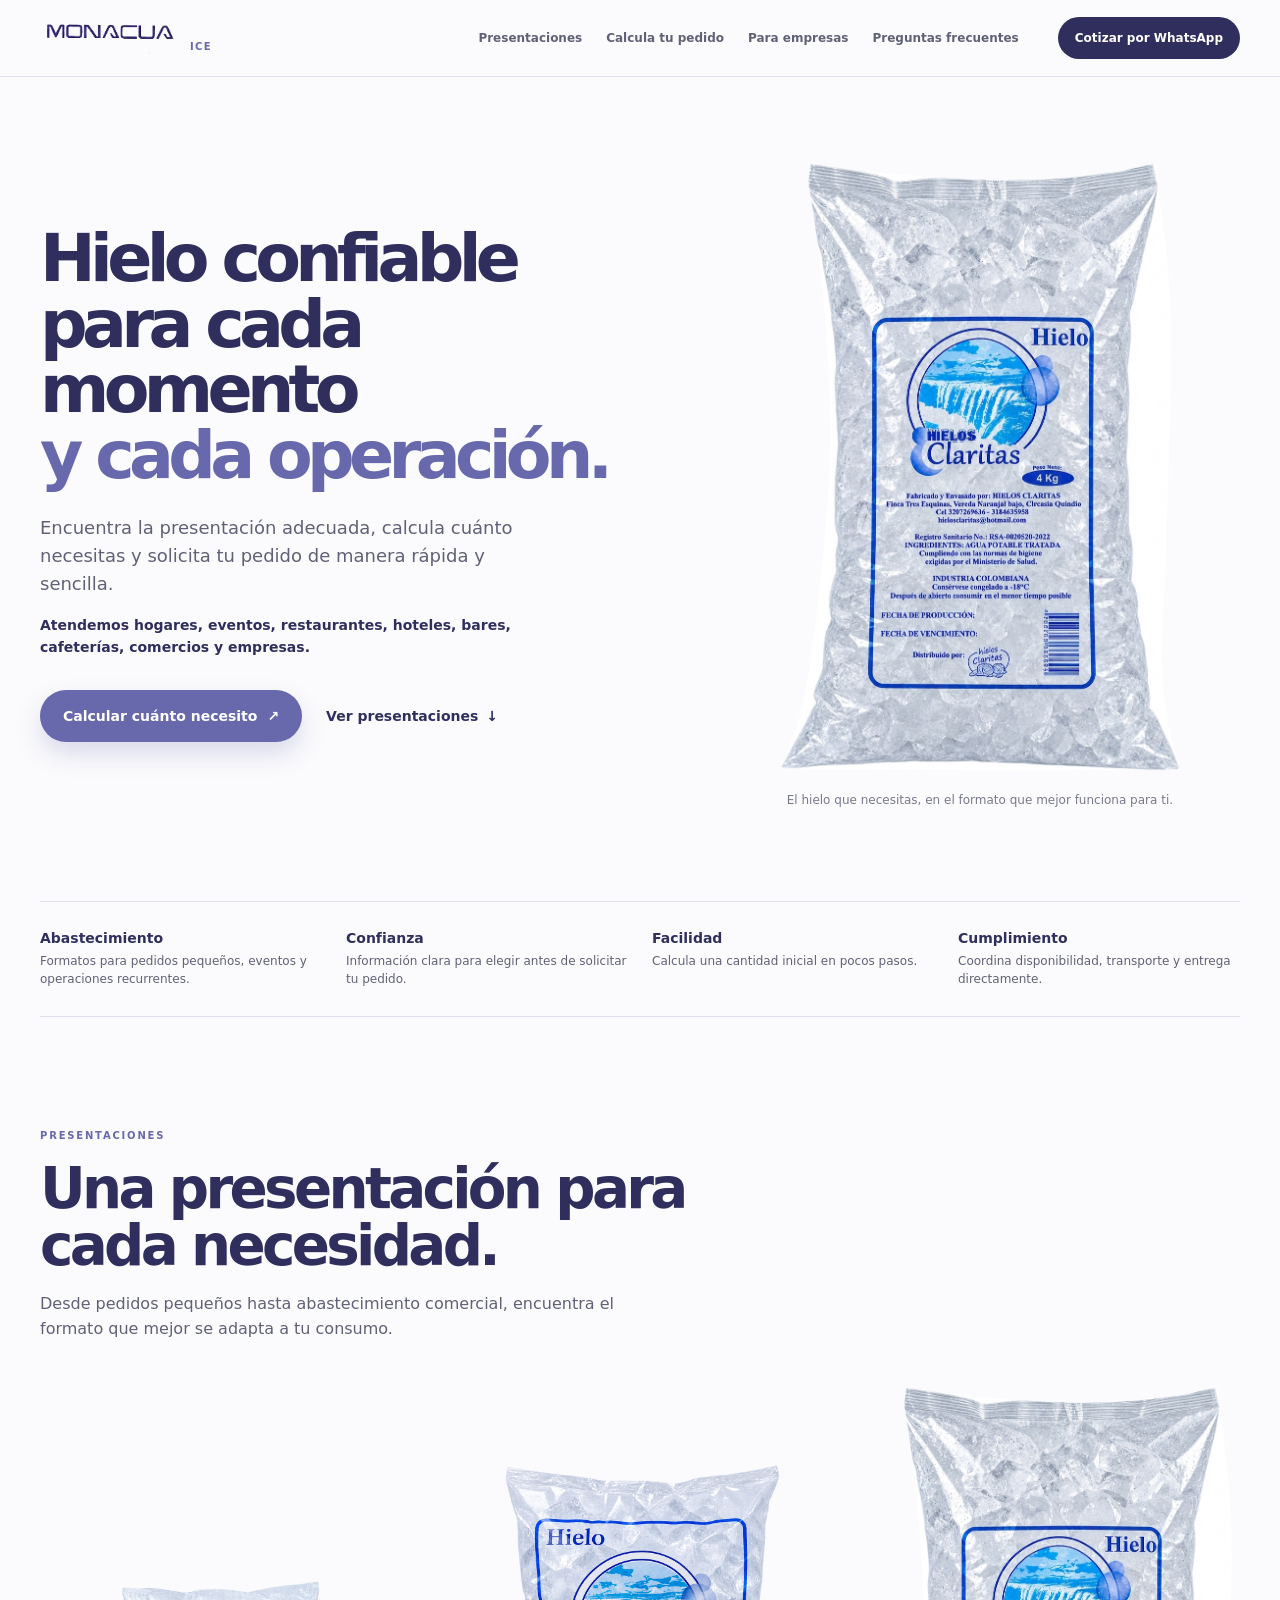
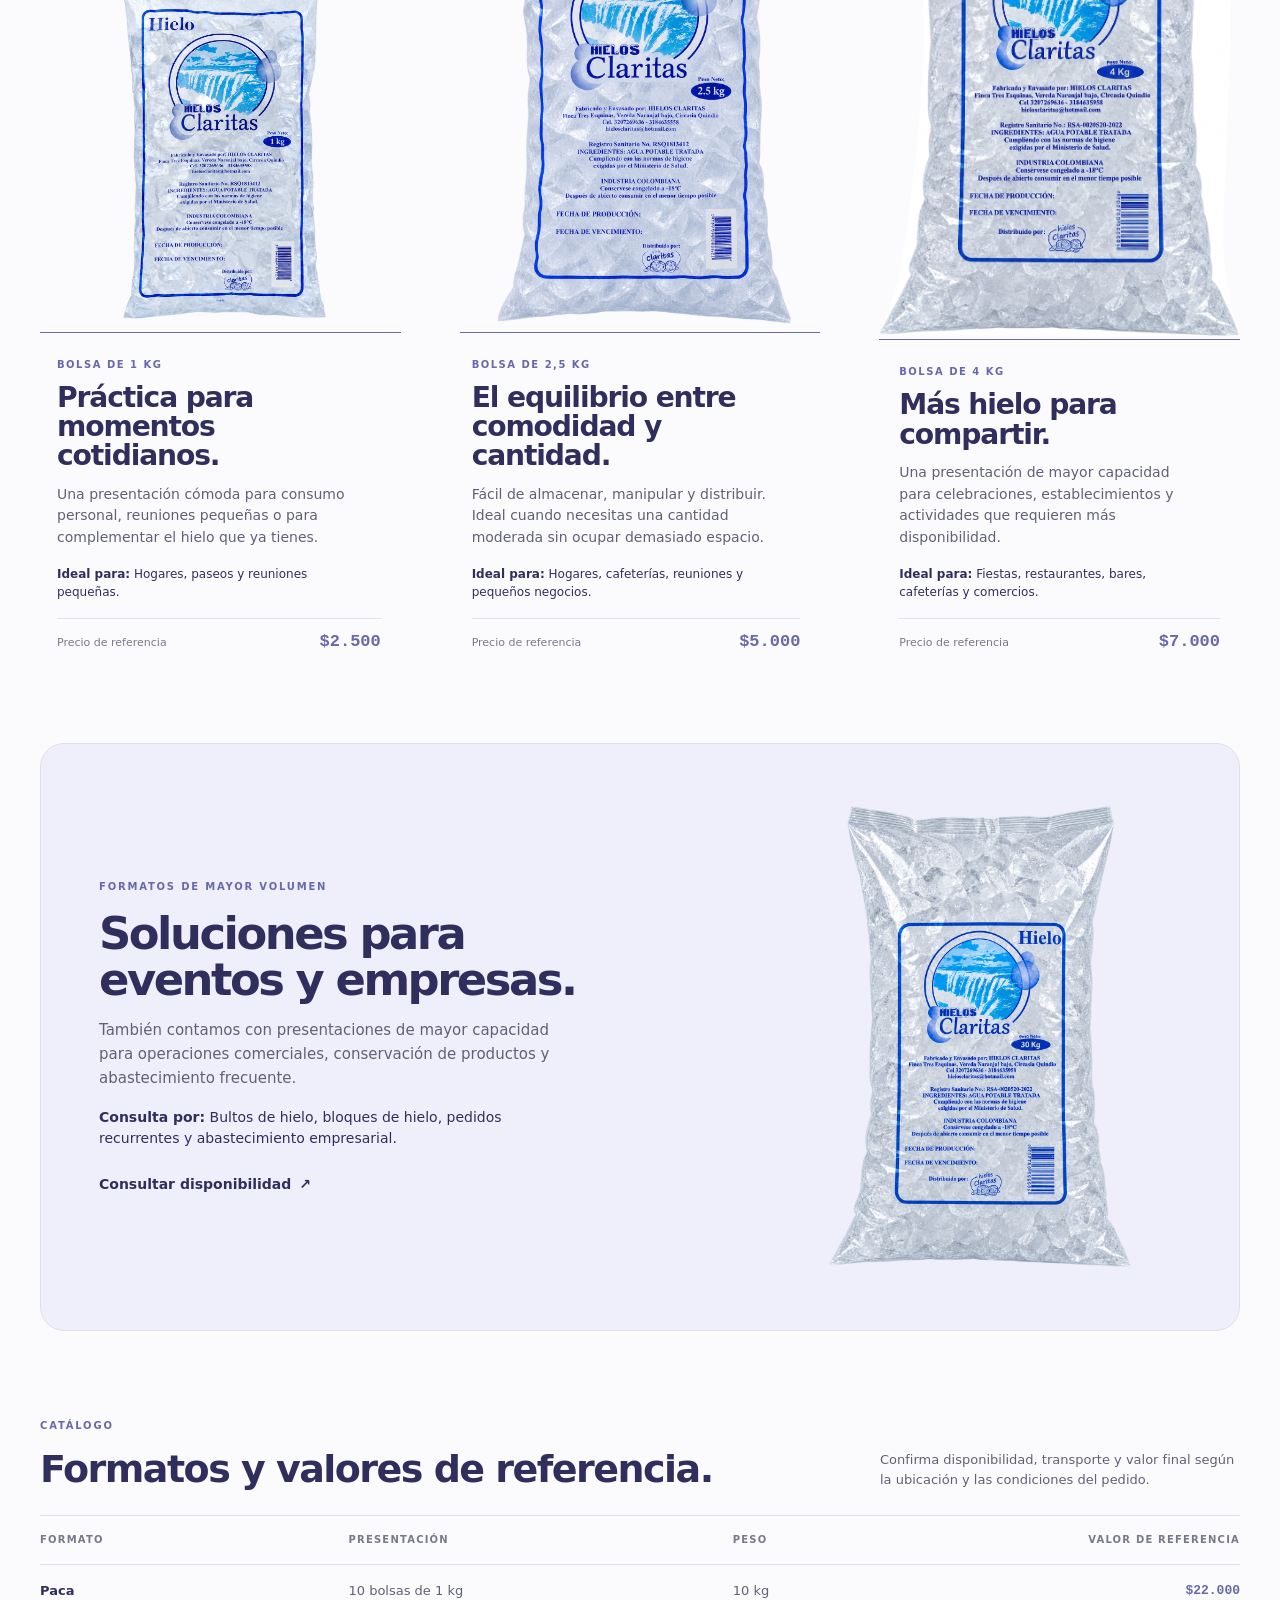
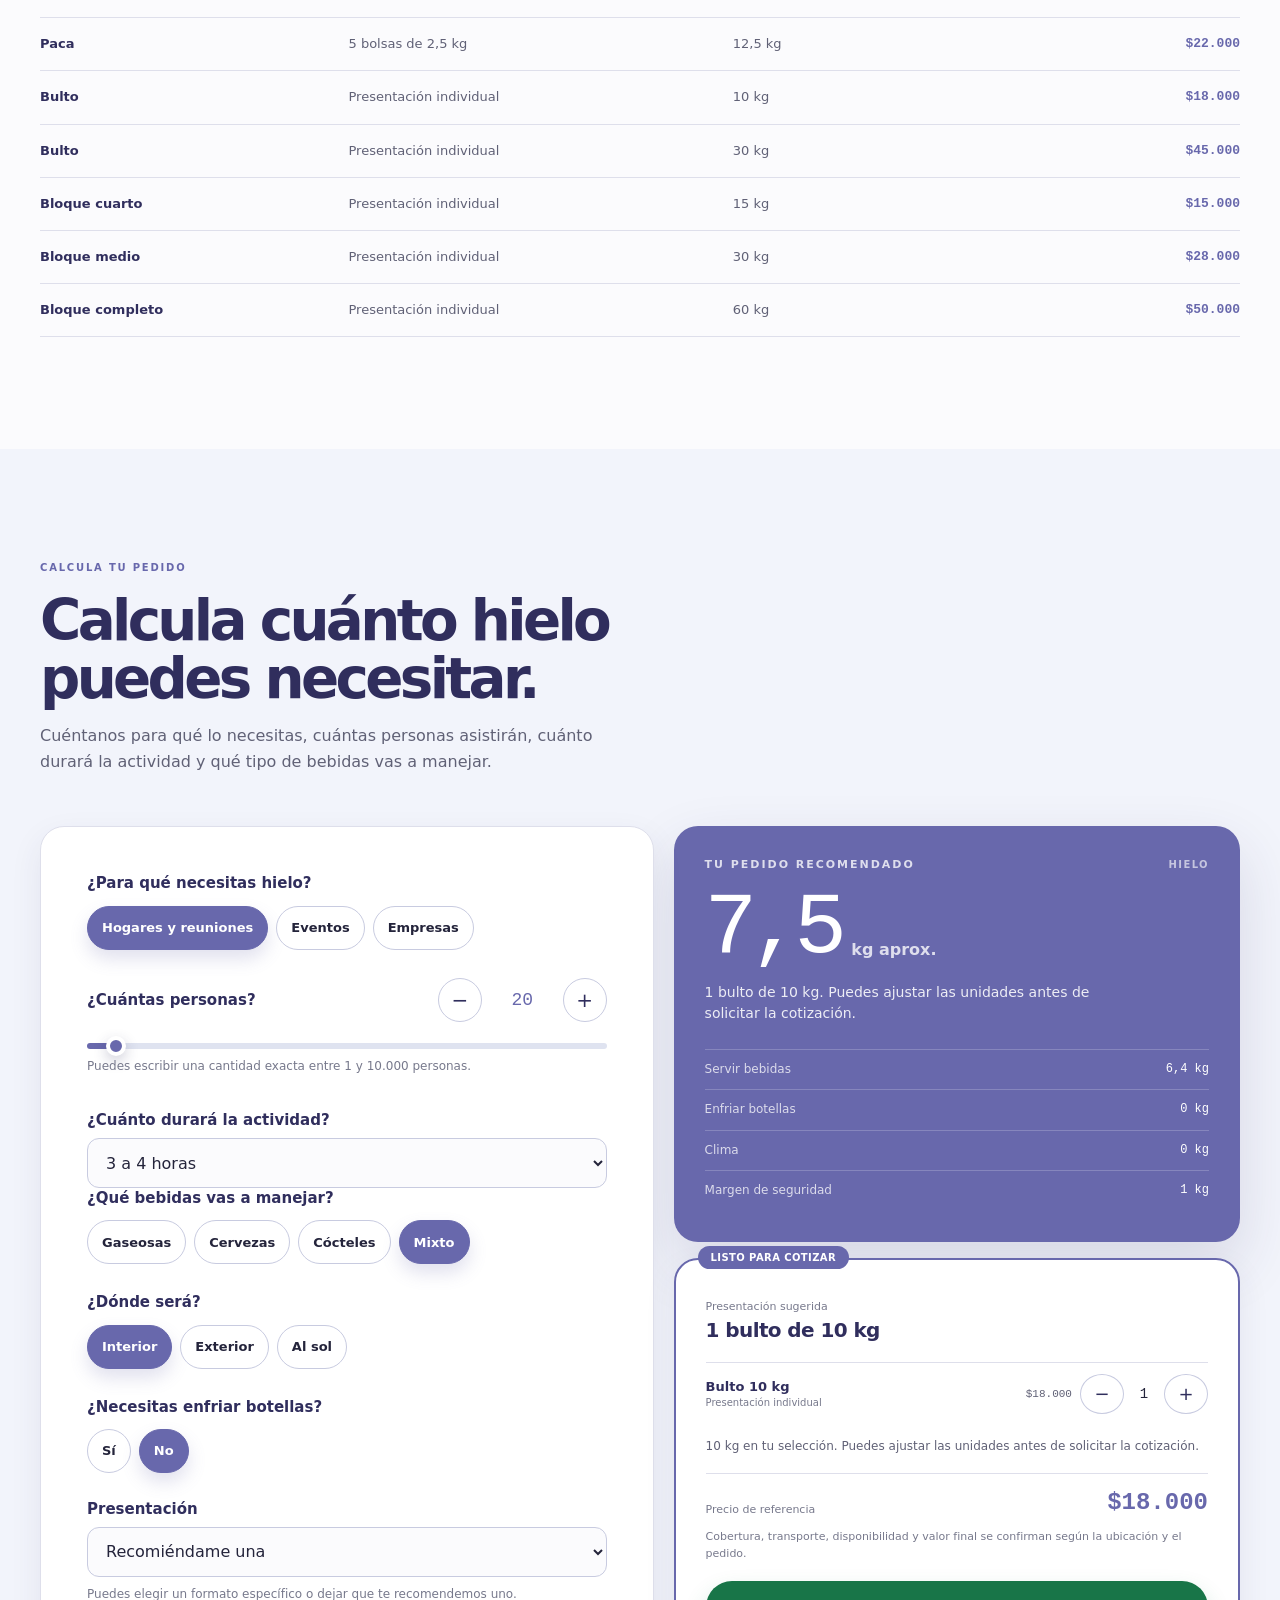
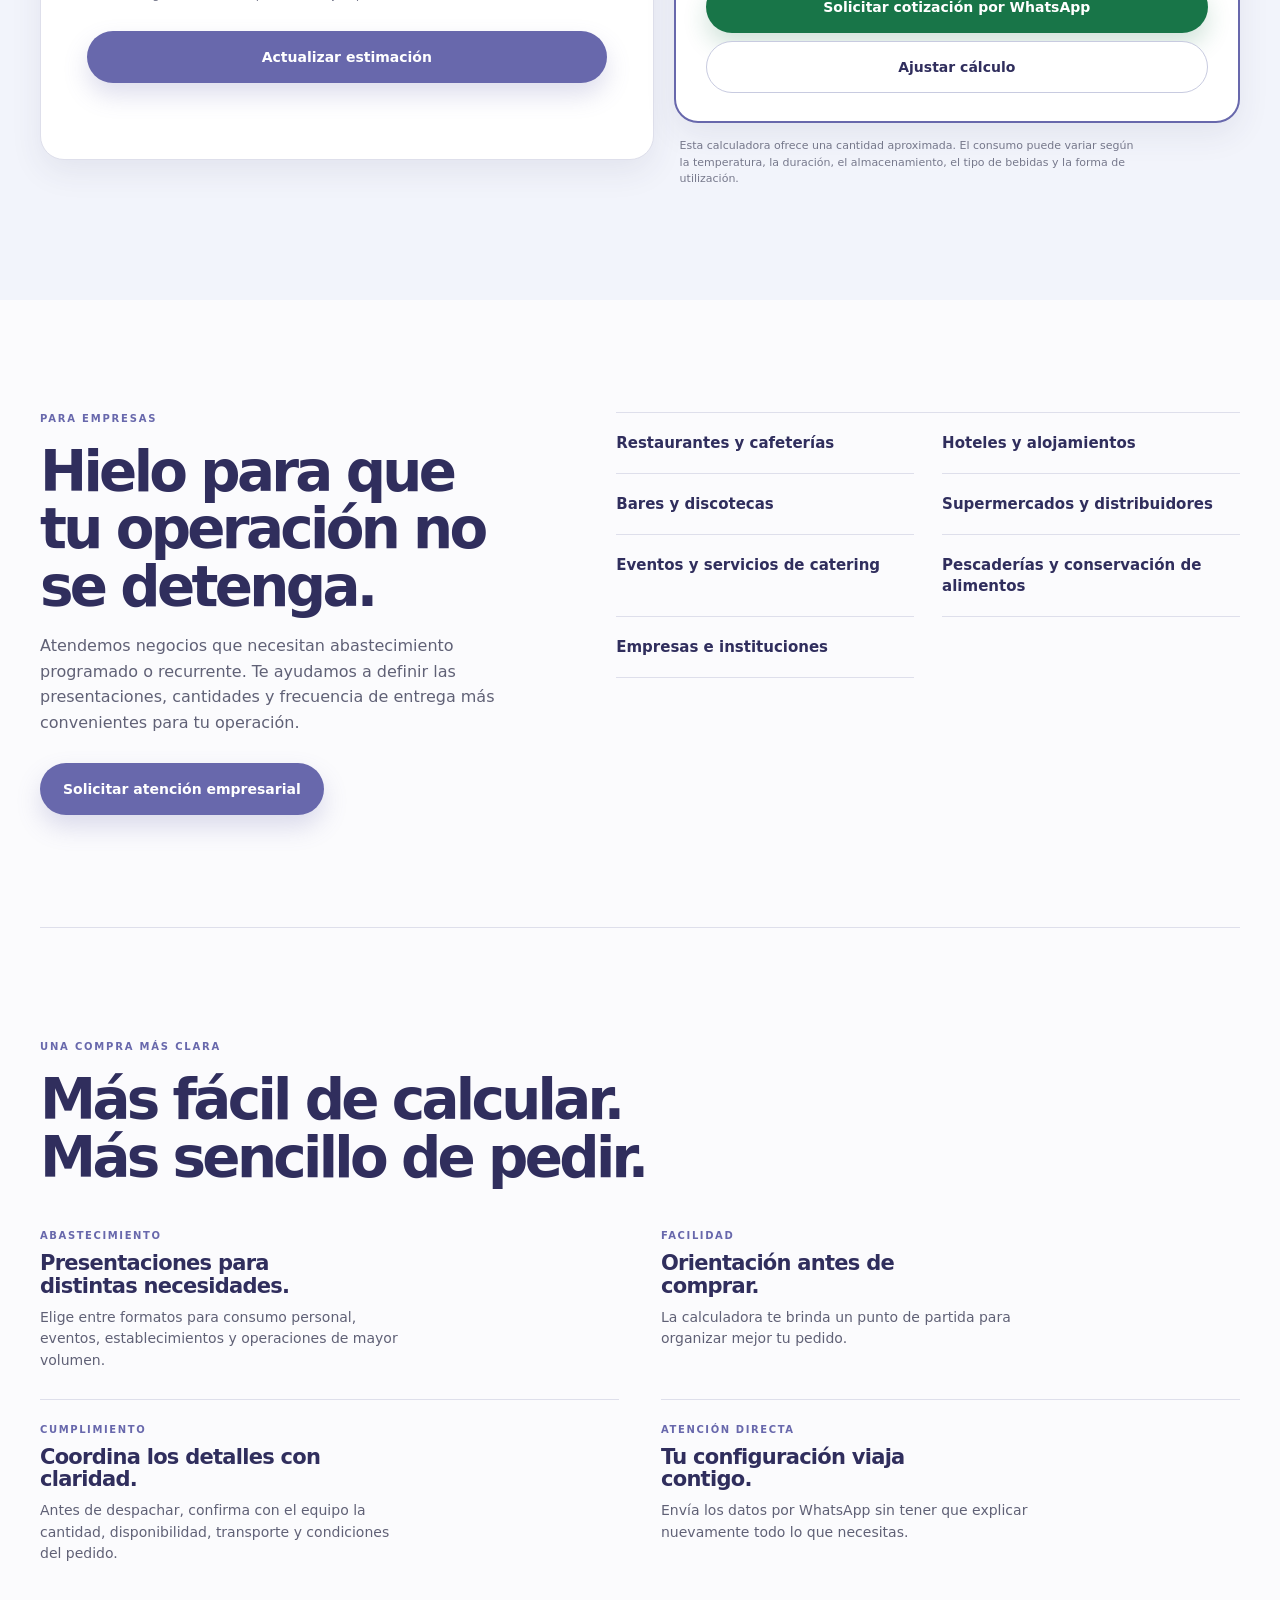
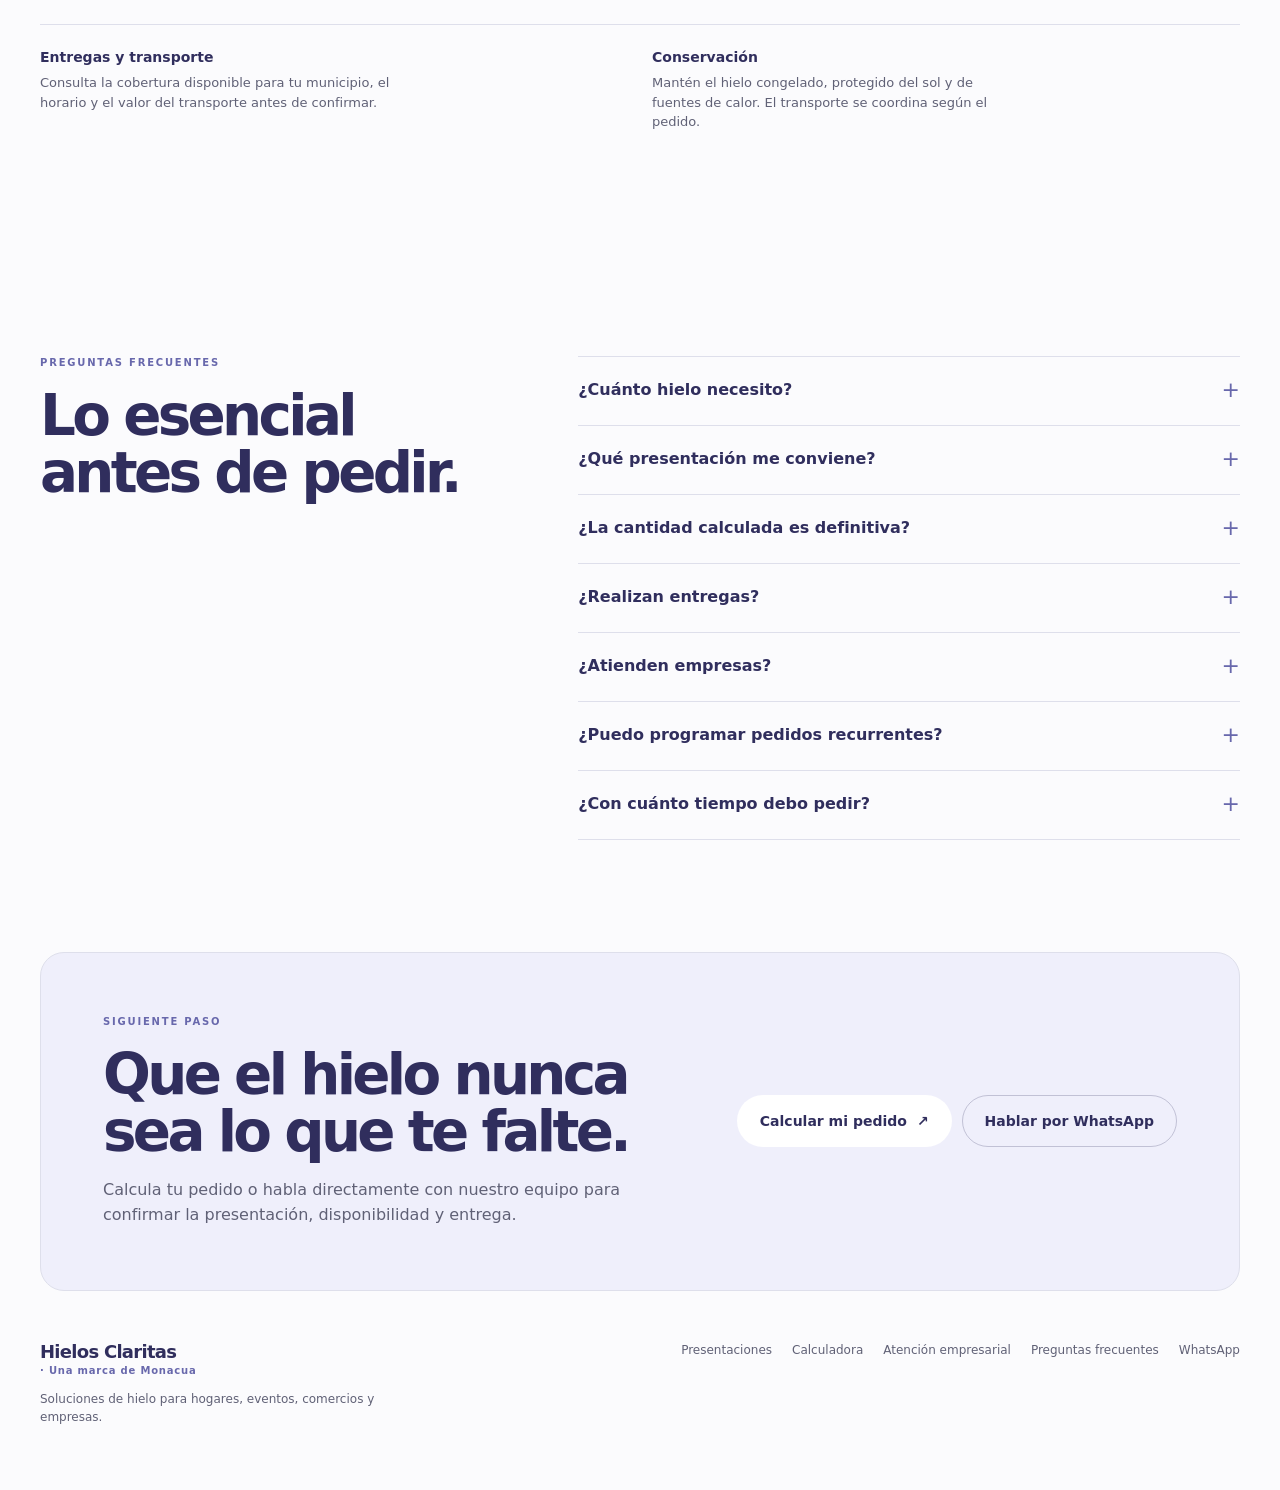
==== commit e560f485: "chore: snapshot current Monacua mockup" ====
--- a/index.html
+++ b/index.html
@@ -3,244 +3,345 @@
   <head>
     <meta charset="utf-8" />
     <meta name="viewport" content="width=device-width, initial-scale=1, viewport-fit=cover" />
-    <meta name="robots" content="noindex, nofollow" />
+    <meta name="robots" content="index, follow" />
+    <meta name="description" content="Hielos Claritas. Una marca de Monacua. Presentaciones de hielo para hogares, eventos, comercios y empresas." />
     <meta name="theme-color" content="#6868AC" />
-    <title>Monacua Ice | Prototipo visual</title>
+    <title>Hielos Claritas · Una marca de Monacua</title>
     <link rel="stylesheet" href="g3-prototipo.css" />
   </head>
   <body>
-    <!-- Prototipo G3. Textos, datos comerciales y assets siguen sujetos a observaciones.md. -->
     <header class="site-header">
-      <a class="brand" href="#inicio" aria-label="Monacua Ice, inicio">
-        <img class="brand-wordmark" src="img/monacua-wordmark.png" alt="Monacua" />
-        <span class="brand-ice">ICE</span>
-      </a>
-      <nav class="desktop-nav" aria-label="Navegación principal">
-        <a href="#productos">Formatos</a>
-        <a href="#calculadora">Calcular</a>
-        <a href="#confianza">Confianza</a>
-        <a href="#preguntas">Preguntas</a>
-      </nav>
-      <a class="button button-small button-dark" href="#calculadora">Cotizar</a>
-      <button class="menu-button" type="button" aria-expanded="false" aria-controls="mobile-menu" aria-label="Abrir menú">
-        <span></span><span></span>
-      </button>
-      <nav id="mobile-menu" class="mobile-menu" aria-label="Navegación móvil">
-        <a href="#productos">Formatos</a>
-        <a href="#calculadora">Calcular</a>
-        <a href="#confianza">Confianza</a>
-        <a href="#preguntas">Preguntas</a>
-        <a class="button button-dark" href="#calculadora">Cotizar pedido</a>
-      </nav>
+      <div class="header-inner">
+        <a class="brand" href="#inicio" aria-label="Monacua Ice, inicio">
+          <img class="brand-wordmark" src="img/monacua-wordmark.png" alt="Monacua" />
+          <span class="brand-ice">ICE</span>
+        </a>
+
+        <nav class="desktop-nav" aria-label="Navegación principal">
+          <a href="#productos">Presentaciones</a>
+          <a href="#calculadora">Calcula tu pedido</a>
+          <a href="#empresas">Para empresas</a>
+          <a href="#preguntas">Preguntas frecuentes</a>
+        </nav>
+
+        <a class="button button-small button-dark whatsapp-link" data-whatsapp-quote data-whatsapp-context="general" href="https://wa.me/573102682677?text=Hola%2C%20quiero%20cotizar%20hielo" target="_blank" rel="noopener">Cotizar por WhatsApp</a>
+        <button class="menu-button" type="button" aria-expanded="false" aria-controls="mobile-menu" aria-label="Abrir menú">
+          <span></span><span></span>
+        </button>
+        <nav id="mobile-menu" class="mobile-menu" aria-label="Navegación móvil">
+          <a href="#productos">Presentaciones</a>
+          <a href="#calculadora">Calcula tu pedido</a>
+          <a href="#empresas">Para empresas</a>
+          <a href="#preguntas">Preguntas frecuentes</a>
+          <a class="button button-dark whatsapp-link" data-whatsapp-quote data-whatsapp-context="general" href="https://wa.me/573102682677?text=Hola%2C%20quiero%20cotizar%20hielo" target="_blank" rel="noopener">Cotizar por WhatsApp</a>
+        </nav>
+      </div>
     </header>
 
     <main>
       <section id="inicio" class="hero section-shell">
         <div class="hero-copy reveal">
-          <p class="eyebrow">Monacua Ice / marca principal</p>
-          <!-- Texto provisional hasta recibir decisión del cliente. -->
-          <h1>El hielo que acompaña <em>cada momento.</em></h1>
-          <p class="hero-lede">Una forma más clara de elegir, calcular y pedir hielo para tu operación.</p>
+          <h1>Hielo confiable para cada momento <em>y cada operación.</em></h1>
+          <p class="hero-lede">Encuentra la presentación adecuada, calcula cuánto necesitas y solicita tu pedido de manera rápida y sencilla.</p>
+          <p class="hero-audience">Atendemos hogares, eventos, restaurantes, hoteles, bares, cafeterías, comercios y empresas.</p>
           <div class="hero-actions">
-            <a class="button button-primary" href="#calculadora">Calcular pedido <span aria-hidden="true">↗</span></a>
-            <a class="text-link" href="#productos">Ver formatos <span aria-hidden="true">↓</span></a>
-          </div>
-          <p class="client-note">Proyecto de referencia para Hielos Claritas, cliente de Monacua.</p>
+            <a class="button button-primary" href="#calculadora">Calcular cuánto necesito <span aria-hidden="true">↗</span></a>
+            <a class="text-link" href="#productos">Ver presentaciones <span aria-hidden="true">↓</span></a>
+          </div>
         </div>
         <figure class="hero-media reveal reveal-late">
-          <img class="cutout-image" src="img/bolsas-llenas/monacua-1kg-cutout.png" alt="Bolsa Monacua Ice de 1 kg llena de hielo, sin fondo" />
-          <figcaption>Una identidad fría, precisa y fácil de reconocer.</figcaption>
+          <img class="hero-product-image" src="img/bolsas-llenas/hielos-claritas-4kg-new.png" alt="Bolsa de hielo Hielos Claritas de 4 kg, llena de hielo" fetchpriority="high" />
+          <figcaption>El hielo que necesitas, en el formato que mejor funciona para ti.</figcaption>
         </figure>
       </section>
 
-      <section class="proof-band section-shell" aria-label="Principios de la experiencia">
-        <div><strong>Elige</strong><span>el formato que corresponde a tu necesidad.</span></div>
-        <div><strong>Calcula</strong><span>una cantidad inicial en pocos pasos.</span></div>
-        <div><strong>Cotiza</strong><span>con la configuración lista para enviar.</span></div>
+      <section class="proof-band section-shell" aria-label="Cómo te ayudamos">
+        <div><strong>Abastecimiento</strong><span>Formatos para pedidos pequeños, eventos y operaciones recurrentes.</span></div>
+        <div><strong>Confianza</strong><span>Información clara para elegir antes de solicitar tu pedido.</span></div>
+        <div><strong>Facilidad</strong><span>Calcula una cantidad inicial en pocos pasos.</span></div>
+        <div><strong>Cumplimiento</strong><span>Coordina disponibilidad, transporte y entrega directamente.</span></div>
       </section>
 
       <section id="productos" class="products-section section-shell section-space">
         <div class="section-intro reveal">
-          <h2>Una familia visual. Distintas necesidades.</h2>
-          <p>El catálogo definitivo y sus pesos se validarán con el cliente antes de publicar.</p>
-        </div>
+          <p class="eyebrow">Presentaciones</p>
+          <h2>Una presentación para cada necesidad.</h2>
+          <p>Desde pedidos pequeños hasta abastecimiento comercial, encuentra el formato que mejor se adapta a tu consumo.</p>
+        </div>
+
         <div class="product-lineup">
           <article class="product-item product-item-1kg reveal">
             <figure class="product-figure">
-              <img src="img/bolsas-llenas/monacua-1kg-cutout.png" alt="Bolsa de hielo Monacua Ice de 1 kg, llena de cubos de hielo, sin fondo" loading="lazy" decoding="async" />
+              <img src="img/bolsas-llenas/hielos-claritas-1kg.png" alt="Bolsa de hielo Hielos Claritas de 1 kg llena de cubos de hielo" loading="lazy" decoding="async" />
             </figure>
             <div class="product-copy">
-              <h3>1 kg</h3>
-              <p class="product-label">Consumo rápido</p>
-              <p>Empaque transparente con impresión violeta y el origen de la marca al frente.</p>
-              <div class="product-meta"><span>Monacua Ice</span><span>Visual provisional</span></div>
+              <p class="product-label">Bolsa de 1 kg</p>
+              <h3>Práctica para momentos cotidianos.</h3>
+              <p>Una presentación cómoda para consumo personal, reuniones pequeñas o para complementar el hielo que ya tienes.</p>
+              <p class="product-ideal"><strong>Ideal para:</strong> Hogares, paseos y reuniones pequeñas.</p>
+              <p class="product-price"><span>Precio de referencia</span><strong>$2.500</strong></p>
             </div>
           </article>
+
           <article class="product-item product-item-2-5kg reveal reveal-late">
-            <figure class="product-figure"><img src="img/bolsas-llenas/monacua-2-5kg-cutout-clean.png" alt="Bolsa de hielo Monacua Ice de 2,5 kg, llena de cubos de hielo, sin fondo" loading="lazy" decoding="async" /></figure>
-            <div class="product-copy"><h3>2,5 kg</h3><p class="product-label">Presentación intermedia</p><p>La misma estructura visual en un formato de mayor volumen.</p><div class="product-meta"><span>Monacua Ice</span><span>Visual provisional</span></div></div>
+            <figure class="product-figure">
+              <img src="img/bolsas-llenas/hielos-claritas-2-5kg.png" alt="Bolsa de hielo Hielos Claritas de 2,5 kg llena de cubos de hielo" loading="lazy" decoding="async" />
+            </figure>
+            <div class="product-copy">
+              <p class="product-label">Bolsa de 2,5 kg</p>
+              <h3>El equilibrio entre comodidad y cantidad.</h3>
+              <p>Fácil de almacenar, manipular y distribuir. Ideal cuando necesitas una cantidad moderada sin ocupar demasiado espacio.</p>
+              <p class="product-ideal"><strong>Ideal para:</strong> Hogares, cafeterías, reuniones y pequeños negocios.</p>
+              <p class="product-price"><span>Precio de referencia</span><strong>$5.000</strong></p>
+            </div>
           </article>
+
           <article class="product-item product-item-4kg reveal reveal-late">
-            <figure class="product-figure"><img src="img/bolsas-llenas/monacua-4kg-cutout-clean-horizontal.png" alt="Bolsa de hielo Monacua Ice de 4 kg, llena de cubos de hielo, sin fondo" loading="lazy" decoding="async" /></figure>
-            <div class="product-copy"><h3>4 kg</h3><p class="product-label">Mayor volumen</p><p>Una presentación amplia con el mismo sistema visual de Monacua.</p><div class="product-meta"><span>Monacua Ice</span><span>Visual provisional</span></div></div>
+            <figure class="product-figure">
+              <img src="img/bolsas-llenas/hielos-claritas-4kg-new.png" alt="Bolsa de hielo Hielos Claritas de 4 kg llena de hielo" loading="lazy" decoding="async" />
+            </figure>
+            <div class="product-copy">
+              <p class="product-label">Bolsa de 4 kg</p>
+              <h3>Más hielo para compartir.</h3>
+              <p>Una presentación de mayor capacidad para celebraciones, establecimientos y actividades que requieren más disponibilidad.</p>
+              <p class="product-ideal"><strong>Ideal para:</strong> Fiestas, restaurantes, bares, cafeterías y comercios.</p>
+              <p class="product-price"><span>Precio de referencia</span><strong>$7.000</strong></p>
+            </div>
           </article>
         </div>
-        <div class="product-note reveal">
-          <div><h3>Claro desde el primer vistazo.</h3><p>El símbolo, el lockup y el peso organizan la lectura del empaque sin ruido.</p></div>
-          <a class="text-link" href="#calculadora">Encontrar mi formato <span aria-hidden="true">↗</span></a>
-        </div>
-      </section>
-
-      <section id="calculadora" class="calculator-section section-shell section-space">
+
+        <div class="volume-showcase reveal">
+          <div class="volume-copy">
+            <p class="eyebrow">Formatos de mayor volumen</p>
+            <h3>Soluciones para eventos y empresas.</h3>
+            <p>También contamos con presentaciones de mayor capacidad para operaciones comerciales, conservación de productos y abastecimiento frecuente.</p>
+            <p class="volume-ask"><strong>Consulta por:</strong> Bultos de hielo, bloques de hielo, pedidos recurrentes y abastecimiento empresarial.</p>
+            <a class="text-link" href="#empresas">Consultar disponibilidad <span aria-hidden="true">↗</span></a>
+          </div>
+          <figure class="volume-figure">
+            <img src="img/bolsas-llenas/hielos-claritas-30kg-cutout.png" alt="Bulto de hielo Hielos Claritas de 30 kg" loading="lazy" decoding="async" />
+          </figure>
+        </div>
+
+        <div class="catalog-table-wrap reveal">
+          <div class="catalog-heading">
+            <div><p class="eyebrow">Catálogo</p><h3>Formatos y valores de referencia.</h3></div>
+            <p>Confirma disponibilidad, transporte y valor final según la ubicación y las condiciones del pedido.</p>
+          </div>
+          <div class="catalog-table-scroll">
+            <table class="catalog-table">
+              <caption class="visually-hidden">Formatos de hielo y precios de referencia</caption>
+              <thead><tr><th scope="col">Formato</th><th scope="col">Presentación</th><th scope="col">Peso</th><th scope="col">Valor de referencia</th></tr></thead>
+              <tbody>
+                <tr><th scope="row">Paca</th><td>10 bolsas de 1 kg</td><td>10 kg</td><td>$22.000</td></tr>
+                <tr><th scope="row">Paca</th><td>5 bolsas de 2,5 kg</td><td>12,5 kg</td><td>$22.000</td></tr>
+                <tr><th scope="row">Bulto</th><td>Presentación individual</td><td>10 kg</td><td>$18.000</td></tr>
+                <tr><th scope="row">Bulto</th><td>Presentación individual</td><td>30 kg</td><td>$45.000</td></tr>
+                <tr><th scope="row">Bloque cuarto</th><td>Presentación individual</td><td>15 kg</td><td>$15.000</td></tr>
+                <tr><th scope="row">Bloque medio</th><td>Presentación individual</td><td>30 kg</td><td>$28.000</td></tr>
+                <tr><th scope="row">Bloque completo</th><td>Presentación individual</td><td>60 kg</td><td>$50.000</td></tr>
+              </tbody>
+            </table>
+          </div>
+        </div>
+      </section>
+
+      <section id="calculadora" class="calculator-section section-space">
+        <div class="section-shell">
+          <div class="section-intro reveal">
+            <p class="eyebrow">Calcula tu pedido</p>
+            <h2>Calcula cuánto hielo puedes necesitar.</h2>
+            <p>Cuéntanos para qué lo necesitas, cuántas personas asistirán, cuánto durará la actividad y qué tipo de bebidas vas a manejar.</p>
+          </div>
+
+          <div class="calculator-layout">
+            <form id="quote-form" class="calc-form reveal" novalidate>
+              <fieldset class="calc-group">
+                <legend>¿Para qué necesitas hielo?</legend>
+                <div class="choice-group" data-choice-group="occasion" role="group" aria-label="Tipo de pedido">
+                  <button class="choice-chip is-selected" type="button" data-choice="occasion" data-setting="home" data-label="Hogares y reuniones" aria-pressed="true">Hogares y reuniones</button>
+                  <button class="choice-chip" type="button" data-choice="occasion" data-setting="event" data-label="Eventos" aria-pressed="false">Eventos</button>
+                  <button class="choice-chip" type="button" data-choice="occasion" data-setting="business" data-label="Empresas" aria-pressed="false">Empresas</button>
+                </div>
+                <input id="setting" name="setting" type="hidden" value="home" />
+              </fieldset>
+
+              <div class="field field-people">
+                <div class="field-heading">
+                  <label for="people">¿Cuántas personas?</label>
+                  <div class="stepper" aria-label="Cantidad de personas">
+                    <button class="stepper-button" type="button" data-people-step="-1" aria-label="Restar una persona">−</button>
+                    <input id="people" name="people" type="number" min="1" max="10000" value="20" inputmode="numeric" required aria-describedby="people-hint people-error" />
+                    <button class="stepper-button" type="button" data-people-step="1" aria-label="Sumar una persona">+</button>
+                  </div>
+                </div>
+                <input id="people-range" type="range" min="1" max="500" value="20" step="1" aria-label="Cantidad aproximada de personas" aria-describedby="people-hint" />
+                <p id="people-hint" class="field-hint">Puedes escribir una cantidad exacta entre 1 y 10.000 personas.</p>
+                <p id="people-error" class="field-error" role="alert"></p>
+              </div>
+
+              <div class="field">
+                <label for="duration">¿Cuánto durará la actividad?</label>
+                <select id="duration" name="duration">
+                  <option value="2">Hasta 2 horas</option>
+                  <option value="4" selected>3 a 4 horas</option>
+                  <option value="6">5 a 6 horas</option>
+                  <option value="8">Más de 6 horas</option>
+                </select>
+              </div>
+
+              <fieldset class="calc-group">
+                <legend>¿Qué bebidas vas a manejar?</legend>
+                <div class="choice-group" data-choice-group="beverages" role="group" aria-label="Tipo de bebidas">
+                  <button class="choice-chip" type="button" data-choice="beverages" data-value="sodas" data-label="Gaseosas" aria-pressed="false">Gaseosas</button>
+                  <button class="choice-chip" type="button" data-choice="beverages" data-value="beer" data-label="Cervezas" aria-pressed="false">Cervezas</button>
+                  <button class="choice-chip" type="button" data-choice="beverages" data-value="cocktails" data-label="Cócteles" aria-pressed="false">Cócteles</button>
+                  <button class="choice-chip is-selected" type="button" data-choice="beverages" data-value="mixed" data-label="Mixto" aria-pressed="true">Mixto</button>
+                </div>
+                <input id="beverages" name="beverages" type="hidden" value="mixed" />
+              </fieldset>
+
+              <fieldset class="calc-group">
+                <legend>¿Dónde será?</legend>
+                <div class="choice-group" data-choice-group="location" role="group" aria-label="Lugar del pedido">
+                  <button class="choice-chip is-selected" type="button" data-choice="location" data-value="interior" data-label="Interior" aria-pressed="true">Interior</button>
+                  <button class="choice-chip" type="button" data-choice="location" data-value="exterior" data-label="Exterior" aria-pressed="false">Exterior</button>
+                  <button class="choice-chip" type="button" data-choice="location" data-value="sun" data-label="Al sol" aria-pressed="false">Al sol</button>
+                </div>
+                <input id="location" name="location" type="hidden" value="interior" />
+              </fieldset>
+
+              <fieldset class="calc-group binary-group">
+                <legend>¿Necesitas enfriar botellas?</legend>
+                <div class="choice-group" data-choice-group="cooling" role="group" aria-label="Enfriar botellas">
+                  <button class="choice-chip" type="button" data-choice="cooling" data-value="yes" data-label="Sí" aria-pressed="false">Sí</button>
+                  <button class="choice-chip is-selected" type="button" data-choice="cooling" data-value="no" data-label="No" aria-pressed="true">No</button>
+                </div>
+                <input id="cooling" name="cooling" type="hidden" value="no" />
+              </fieldset>
+
+              <div class="field format-field">
+                <label for="format">Presentación</label>
+                <select id="format" name="format">
+                  <option value="recommend" selected>Recomiéndame una</option>
+                  <option value="bag1">Bolsa de 1 kg</option>
+                  <option value="bag25">Bolsa de 2,5 kg</option>
+                  <option value="bag4">Bolsa de 4 kg</option>
+                  <option value="paca1">Paca de 10 bolsas de 1 kg</option>
+                  <option value="paca25">Paca de 5 bolsas de 2,5 kg</option>
+                  <option value="bulk10">Bulto de 10 kg</option>
+                  <option value="bulk30">Bulto de 30 kg</option>
+                  <option value="block15">Bloque cuarto de 15 kg</option>
+                  <option value="block30">Bloque medio de 30 kg</option>
+                  <option value="block60">Bloque completo de 60 kg</option>
+                </select>
+                <p class="field-hint">Puedes elegir un formato específico o dejar que te recomendemos uno.</p>
+              </div>
+
+              <button class="button button-primary button-wide calc-submit" type="submit">Actualizar estimación</button>
+              <p id="form-status" class="form-status" role="status" aria-live="polite"></p>
+            </form>
+
+            <aside class="calc-result-stack">
+              <div class="calc-result" aria-live="polite" aria-atomic="true">
+                <section class="approx-card">
+                  <div class="approx-heading"><span>Tu pedido recomendado</span><span class="result-mark" aria-hidden="true">HIELO</span></div>
+                  <div class="approx-number"><span id="result-kg">15</span><small>kg aprox.</small></div>
+                  <p id="result-summary" class="result-summary">Una referencia inicial para organizar tu pedido.</p>
+                  <ul class="breakdown-list" aria-label="Desglose de la estimación">
+                    <li><span>Servir bebidas</span><output id="breakdown-service">8 kg</output></li>
+                    <li><span>Enfriar botellas</span><output id="breakdown-cooling">0 kg</output></li>
+                    <li><span>Clima</span><output id="breakdown-climate">0 kg</output></li>
+                    <li><span>Margen de seguridad</span><output id="breakdown-safety">1 kg</output></li>
+                  </ul>
+                </section>
+
+                <section class="package-card">
+                  <div class="package-ribbon">Listo para cotizar</div>
+                  <div class="package-heading"><span>Presentación sugerida</span><strong id="package-title">Bloque cuarto de 15 kg</strong></div>
+                  <div id="package-lines" class="package-lines"></div>
+                  <p id="package-coverage" class="package-coverage"></p>
+                  <div class="package-total"><span>Precio de referencia</span><strong id="package-price">$15.000</strong></div>
+                  <p class="package-delivery">Cobertura, transporte, disponibilidad y valor final se confirman según la ubicación y el pedido.</p>
+                  <a id="quote-link" class="package-whatsapp whatsapp-link" data-whatsapp-quote href="https://wa.me/573102682677?text=Hola%2C%20quiero%20cotizar%20hielo" target="_blank" rel="noopener">Solicitar cotización por WhatsApp</a>
+                  <a class="package-secondary" href="#quote-form">Ajustar cálculo</a>
+                </section>
+              </div>
+              <p class="calculation-note">Esta calculadora ofrece una cantidad aproximada. El consumo puede variar según la temperatura, la duración, el almacenamiento, el tipo de bebidas y la forma de utilización.</p>
+            </aside>
+          </div>
+        </div>
+      </section>
+
+      <section id="empresas" class="business-section section-shell section-space">
+        <div class="business-copy reveal">
+          <p class="eyebrow">Para empresas</p>
+          <h2>Hielo para que tu operación no se detenga.</h2>
+          <p>Atendemos negocios que necesitan abastecimiento programado o recurrente. Te ayudamos a definir las presentaciones, cantidades y frecuencia de entrega más convenientes para tu operación.</p>
+          <a class="button button-primary" data-whatsapp-quote data-whatsapp-context="business" href="https://wa.me/573102682677?text=Hola%2C%20quiero%20solicitar%20atenci%C3%B3n%20empresarial" target="_blank" rel="noopener">Solicitar atención empresarial</a>
+        </div>
+        <ul class="business-list reveal reveal-late">
+          <li>Restaurantes y cafeterías</li>
+          <li>Hoteles y alojamientos</li>
+          <li>Bares y discotecas</li>
+          <li>Supermercados y distribuidores</li>
+          <li>Eventos y servicios de catering</li>
+          <li>Pescaderías y conservación de alimentos</li>
+          <li>Empresas e instituciones</li>
+        </ul>
+      </section>
+
+      <section class="operation-section section-shell section-space">
         <div class="section-intro reveal">
-          <p class="eyebrow">Calculadora de pedido</p>
-          <h2>Cuéntanos qué necesitas.</h2>
-          <p>Obtén una primera referencia y envíala a Monacua para confirmar la cotización.</p>
-        </div>
-        <div class="calculator-layout">
-          <form id="quote-form" class="calc-form reveal" novalidate>
-            <fieldset class="calc-group">
-              <legend>¿Para qué necesitas hielo?</legend>
-              <div class="choice-group" data-choice-group="occasion" role="group" aria-label="Ocasión o tipo de uso">
-                <button class="choice-chip is-selected" type="button" data-choice="occasion" data-setting="event" data-label="Evento" aria-pressed="true"><span aria-hidden="true">🎉</span> Evento</button>
-                <button class="choice-chip" type="button" data-choice="occasion" data-setting="event" data-label="Cumpleaños" aria-pressed="false"><span aria-hidden="true">🎂</span> Cumpleaños</button>
-                <button class="choice-chip" type="button" data-choice="occasion" data-setting="event" data-label="Matrimonio" aria-pressed="false"><span aria-hidden="true">💍</span> Matrimonio</button>
-                <button class="choice-chip" type="button" data-choice="occasion" data-setting="event" data-label="Hotel" aria-pressed="false"><span aria-hidden="true">🏨</span> Hotel</button>
-                <button class="choice-chip" type="button" data-choice="occasion" data-setting="business" data-label="Restaurante" aria-pressed="false"><span aria-hidden="true">🍽️</span> Restaurante</button>
-                <button class="choice-chip" type="button" data-choice="occasion" data-setting="business" data-label="Bar" aria-pressed="false"><span aria-hidden="true">🍸</span> Bar</button>
-                <button class="choice-chip" type="button" data-choice="occasion" data-setting="business" data-label="Discoteca" aria-pressed="false"><span aria-hidden="true">🪩</span> Discoteca</button>
-                <button class="choice-chip" type="button" data-choice="occasion" data-setting="business" data-label="Empresa" aria-pressed="false"><span aria-hidden="true">🏢</span> Empresa</button>
-                <button class="choice-chip" type="button" data-choice="occasion" data-setting="business" data-label="Cafetería" aria-pressed="false"><span aria-hidden="true">☕</span> Cafetería</button>
-                <button class="choice-chip" type="button" data-choice="occasion" data-setting="event" data-label="Camping" aria-pressed="false"><span aria-hidden="true">⛺</span> Camping</button>
-                <button class="choice-chip" type="button" data-choice="occasion" data-setting="event" data-label="Pesca" aria-pressed="false"><span aria-hidden="true">🐟</span> Pesca</button>
-                <button class="choice-chip" type="button" data-choice="occasion" data-setting="home" data-label="Otro" aria-pressed="false"><span aria-hidden="true">✦</span> Otro</button>
-              </div>
-              <select id="setting" name="setting" class="visually-hidden" tabindex="-1" aria-hidden="true"><option value="event" selected>Evento o celebración</option><option value="business">Restaurante o bar</option><option value="home">Hogar o reunión</option></select>
-            </fieldset>
-
-            <div class="field field-range field-people">
-              <div class="field-heading"><label for="people-range">¿Cuántas personas?</label><div class="field-output"><input id="people" name="people" type="number" min="1" max="10000" value="50" inputmode="numeric" required aria-label="Cantidad exacta de personas" /><span aria-hidden="true">pers.</span></div></div>
-              <input id="people-range" type="range" min="1" max="500" value="50" step="1" aria-label="Cantidad aproximada de personas" aria-describedby="people-hint" />
-              <p id="people-hint" class="visually-hidden">Puedes escribir una cantidad exacta entre 1 y 10.000 personas en el valor de la derecha.</p>
-              <p id="people-error" class="field-error" role="alert"></p>
-            </div>
-
-            <div class="field field-range">
-              <div class="field-heading"><label for="duration-range">¿Cuántas horas?</label><output id="duration-output" for="duration-range">5 h</output></div>
-              <input id="duration-range" type="range" min="2" max="8" value="5" step="1" aria-label="Duración en horas" />
-              <select id="duration" name="duration" class="visually-hidden" tabindex="-1" aria-hidden="true"><option value="2">Hasta 2 horas</option><option value="4">3 a 4 horas</option><option value="6" selected>5 a 6 horas</option><option value="8">Más de 6 horas</option></select>
-            </div>
-
-            <fieldset class="calc-group">
-              <legend>¿Qué bebidas habrá?</legend>
-              <div class="choice-group" data-choice-group="beverages" role="group" aria-label="Tipo de bebidas">
-                <button class="choice-chip" type="button" data-choice="beverages" data-value="sodas" data-label="Gaseosas" aria-pressed="false"><span aria-hidden="true">🥤</span> Gaseosas</button>
-                <button class="choice-chip" type="button" data-choice="beverages" data-value="beer" data-label="Cervezas" aria-pressed="false"><span aria-hidden="true">🍺</span> Cervezas</button>
-                <button class="choice-chip" type="button" data-choice="beverages" data-value="liquor" data-label="Licor" aria-pressed="false"><span aria-hidden="true">🥃</span> Licor</button>
-                <button class="choice-chip" type="button" data-choice="beverages" data-value="cocktails" data-label="Cócteles" aria-pressed="false"><span aria-hidden="true">🍸</span> Cócteles</button>
-                <button class="choice-chip is-selected" type="button" data-choice="beverages" data-value="mixed" data-label="Mixto" aria-pressed="true"><span aria-hidden="true">✦</span> Mixto</button>
-              </div>
-              <input id="beverages" name="beverages" type="hidden" value="mixed" />
-            </fieldset>
-
-            <fieldset class="calc-group">
-              <legend>¿Dónde será?</legend>
-              <div class="choice-group" data-choice-group="location" role="group" aria-label="Lugar del evento">
-                <button class="choice-chip" type="button" data-choice="location" data-value="interior" data-label="Interior" aria-pressed="false"><span aria-hidden="true">🏠</span> Interior</button>
-                <button class="choice-chip is-selected" type="button" data-choice="location" data-value="exterior" data-label="Exterior" aria-pressed="true"><span aria-hidden="true">🌤️</span> Exterior</button>
-                <button class="choice-chip" type="button" data-choice="location" data-value="sun" data-label="Al sol" aria-pressed="false"><span aria-hidden="true">☀️</span> Al sol</button>
-              </div>
-              <input id="location" name="location" type="hidden" value="exterior" />
-            </fieldset>
-
-            <fieldset class="calc-group binary-group">
-              <legend>¿Enfriar botellas (neveras)?</legend>
-              <div class="choice-group" data-choice-group="cooling" role="group" aria-label="Enfriar botellas en neveras">
-                <button class="choice-chip is-selected" type="button" data-choice="cooling" data-value="yes" data-target="cooling" data-label="Sí" aria-pressed="true">Sí</button>
-                <button class="choice-chip" type="button" data-choice="cooling" data-value="no" data-target="cooling" data-label="No" aria-pressed="false">No</button>
-              </div>
-              <input id="cooling" name="cooling" type="checkbox" class="visually-hidden" checked tabindex="-1" aria-hidden="true" />
-            </fieldset>
-
-            <fieldset class="calc-group binary-group">
-              <legend>¿Hielo para los vasos?</legend>
-              <div class="choice-group" data-choice-group="glasses" role="group" aria-label="Hielo para los vasos">
-                <button class="choice-chip is-selected" type="button" data-choice="glasses" data-value="yes" data-target="glasses" data-label="Sí" aria-pressed="true">Sí</button>
-                <button class="choice-chip" type="button" data-choice="glasses" data-value="no" data-target="glasses" data-label="No" aria-pressed="false">No</button>
-              </div>
-              <input id="glasses" name="glasses" type="checkbox" class="visually-hidden" checked tabindex="-1" aria-hidden="true" />
-            </fieldset>
-
-            <details class="optional-options">
-              <summary><span>Personalizar presentación</span><span aria-hidden="true">+</span></summary>
-              <div class="field"><label for="format">Presentación</label><select id="format" name="format"><option value="recommend" selected>Recomiéndame una</option><option value="bag">Bolsas de 2,5 kg</option><option value="bulk">Bultos de 30 kg</option><option value="block">Bloques de 60 kg</option></select></div>
-            </details>
-            <button class="calc-submit visually-hidden" type="submit">Actualizar estimación</button>
-            <p id="form-status" class="form-status visually-hidden" role="status" aria-live="polite"></p>
-          </form>
-
-          <aside class="calc-result-stack" aria-live="polite" aria-atomic="true">
-            <section class="approx-card">
-              <div class="approx-heading"><span>Necesitas aprox.</span><span class="result-mark" aria-hidden="true">ICE</span></div>
-              <div class="approx-number"><span id="result-kg">65</span><small>kg</small></div>
-              <ul class="breakdown-list" aria-label="Desglose de la estimación">
-                <li><span>Servir bebidas</span><span class="breakdown-track" aria-hidden="true"><span id="breakdown-service-bar"></span></span><output id="breakdown-service">27</output></li>
-                <li><span>Enfriar botellas</span><span class="breakdown-track" aria-hidden="true"><span id="breakdown-cooling-bar"></span></span><output id="breakdown-cooling">20</output></li>
-                <li><span>Clima (+15%)</span><span class="breakdown-track" aria-hidden="true"><span id="breakdown-climate-bar"></span></span><output id="breakdown-climate">7</output></li>
-                <li><span>Margen de seguridad</span><span class="breakdown-track" aria-hidden="true"><span id="breakdown-safety-bar"></span></span><output id="breakdown-safety">10</output></li>
-              </ul>
-            </section>
-
-            <section class="package-card">
-              <div class="package-ribbon">Tu paquete más económico</div>
-              <div class="package-options" data-choice-group="format" role="group" aria-label="Presentación del paquete">
-                <button class="package-option is-selected" type="button" data-format-choice="recommend" aria-pressed="true">✦ Automático</button>
-                <button class="package-option" type="button" data-format-choice="bag" aria-pressed="false">Bolsas</button>
-                <button class="package-option" type="button" data-format-choice="bulk" aria-pressed="false">Bultos</button>
-                <button class="package-option" type="button" data-format-choice="block" aria-pressed="false">Bloques</button>
-              </div>
-              <div id="package-lines" class="package-lines"></div>
-              <p id="package-coverage" class="package-coverage"></p>
-              <div class="package-total"><span id="package-price">$65.000</span></div>
-              <p id="package-savings" class="package-savings"></p>
-              <p class="package-delivery">Entrega y envío se coordinan por WhatsApp según tu zona.</p>
-              <a id="quote-link" class="package-whatsapp" href="#contacto">Pedir por WhatsApp 💬</a>
-              <button id="cart-button" class="package-secondary" type="button">Agregar al carrito 🧊</button>
-              <button id="copy-link" class="copy-link" type="button">🔗 Copiar enlace de esta configuración</button>
-            </section>
-            <p class="calculation-note">Basado en estándares internacionales de catering. El consumo real varía según almacenamiento y temperatura.</p>
-            <p id="form-status" class="form-status visually-hidden" role="status" aria-live="polite"></p>
-          </aside>
-        </div>
-      </section>
-
-      <section id="confianza" class="confidence-section section-shell section-space">
-        <div class="confidence-copy reveal"><p class="eyebrow">Una experiencia más clara</p><h2>La marca se entiende antes de pedir.</h2><p>La navegación, el empaque y la calculadora siguen el mismo lenguaje visual: directo, frío y preciso.</p></div>
-        <div class="confidence-list">
-          <article class="confidence-item reveal"><span>01</span><div><h3>Identidad reconocible</h3><p>Violeta, transparencia y geometría como señales consistentes de Monacua.</p></div></article>
-          <article class="confidence-item reveal"><span>02</span><div><h3>Datos que orientan</h3><p>El usuario entiende qué está calculando y qué debe confirmar antes de pedir.</p></div></article>
-          <article class="confidence-item reveal"><span>03</span><div><h3>Contacto sin fricción</h3><p>La configuración pasa al canal de cotización sin repetir el formulario.</p></div></article>
+          <p class="eyebrow">Una compra más clara</p>
+          <h2>Más fácil de calcular. Más sencillo de pedir.</h2>
+        </div>
+        <div class="operation-grid">
+          <article class="operation-item reveal"><span>Abastecimiento</span><h3>Presentaciones para distintas necesidades.</h3><p>Elige entre formatos para consumo personal, eventos, establecimientos y operaciones de mayor volumen.</p></article>
+          <article class="operation-item reveal"><span>Facilidad</span><h3>Orientación antes de comprar.</h3><p>La calculadora te brinda un punto de partida para organizar mejor tu pedido.</p></article>
+          <article class="operation-item reveal"><span>Cumplimiento</span><h3>Coordina los detalles con claridad.</h3><p>Antes de despachar, confirma con el equipo la cantidad, disponibilidad, transporte y condiciones del pedido.</p></article>
+          <article class="operation-item reveal"><span>Atención directa</span><h3>Tu configuración viaja contigo.</h3><p>Envía los datos por WhatsApp sin tener que explicar nuevamente todo lo que necesitas.</p></article>
+        </div>
+        <div class="coverage-note reveal">
+          <div><strong>Entregas y transporte</strong><p>Consulta la cobertura disponible para tu municipio, el horario y el valor del transporte antes de confirmar.</p></div>
+          <div><strong>Conservación</strong><p>Mantén el hielo congelado, protegido del sol y de fuentes de calor. El transporte se coordina según el pedido.</p></div>
         </div>
       </section>
 
       <section id="preguntas" class="faq-section section-shell section-space">
         <div class="section-intro reveal"><p class="eyebrow">Preguntas frecuentes</p><h2>Lo esencial antes de pedir.</h2></div>
         <div class="faq-list reveal">
-          <details><summary><span>¿Qué cantidad de hielo necesito?</span><span aria-hidden="true">+</span></summary><p>La calculadora entrega una primera estimación. El cliente debe confirmar la fórmula final según el tipo de uso y el producto.</p></details>
-          <details><summary><span>¿Qué presentación me conviene?</span><span aria-hidden="true">+</span></summary><p>La recomendación dependerá del catálogo confirmado y de si el hielo se usa para servir, enfriar o conservar.</p></details>
-          <details><summary><span>¿La estimación es una cotización?</span><span aria-hidden="true">+</span></summary><p>No. Es una referencia inicial. La disponibilidad y las condiciones se confirman por contacto.</p></details>
+          <details><summary><span>¿Cuánto hielo necesito?</span><span aria-hidden="true">+</span></summary><p>Depende del número de personas, la duración de la actividad, el tipo de bebidas, la temperatura y si lo utilizarás para servir o para enfriar. Usa la calculadora para obtener una primera estimación.</p></details>
+          <details><summary><span>¿Qué presentación me conviene?</span><span aria-hidden="true">+</span></summary><p>Las bolsas pequeñas son prácticas para consumo inmediato y reuniones. Los formatos de mayor volumen pueden ser más convenientes para eventos, negocios, conservación y pedidos recurrentes.</p></details>
+          <details><summary><span>¿La cantidad calculada es definitiva?</span><span aria-hidden="true">+</span></summary><p>No. Es una recomendación inicial. El equipo confirmará contigo la cantidad, disponibilidad, presentación y condiciones de entrega antes de cerrar el pedido.</p></details>
+          <details><summary><span>¿Realizan entregas?</span><span aria-hidden="true">+</span></summary><p>Coordinamos la entrega según tu ubicación y el tamaño del pedido. La cobertura, el horario y el valor del transporte se confirman directamente.</p></details>
+          <details><summary><span>¿Atienden empresas?</span><span aria-hidden="true">+</span></summary><p>Sí. Atendemos restaurantes, hoteles, bares, cafeterías, comercios, eventos y otros negocios que necesitan abastecimiento frecuente.</p></details>
+          <details><summary><span>¿Puedo programar pedidos recurrentes?</span><span aria-hidden="true">+</span></summary><p>Sí. Podemos revisar contigo el consumo estimado, la frecuencia y las presentaciones adecuadas para tu establecimiento.</p></details>
+          <details><summary><span>¿Con cuánto tiempo debo pedir?</span><span aria-hidden="true">+</span></summary><p>Recomendamos solicitarlo con anticipación, especialmente para eventos o pedidos de mayor volumen. La disponibilidad se confirma directamente por WhatsApp.</p></details>
         </div>
       </section>
 
       <section id="contacto" class="final-cta section-shell reveal">
-        <div><p class="eyebrow">Siguiente paso</p><h2>Hablemos de tu pedido.</h2><p>Elige un formato, calcula una cantidad inicial y envía la configuración para recibir confirmación.</p></div>
-        <a class="button button-light" href="#calculadora">Volver a calcular <span aria-hidden="true">↗</span></a>
+        <div><p class="eyebrow">Siguiente paso</p><h2>Que el hielo nunca sea lo que te falte.</h2><p>Calcula tu pedido o habla directamente con nuestro equipo para confirmar la presentación, disponibilidad y entrega.</p></div>
+        <div class="final-actions">
+          <a class="button button-light" href="#calculadora">Calcular mi pedido <span aria-hidden="true">↗</span></a>
+          <a class="button button-outline-light whatsapp-link" data-whatsapp-quote data-whatsapp-context="general" href="https://wa.me/573102682677?text=Hola%2C%20quiero%20cotizar%20hielo" target="_blank" rel="noopener">Hablar por WhatsApp</a>
+        </div>
       </section>
     </main>
 
     <footer class="site-footer section-shell">
-      <div><a class="footer-brand" href="#inicio" aria-label="Monacua Ice, inicio"><img src="img/monacua-wordmark.png" alt="Monacua" /><span>ICE</span></a><p>Prototipo visual G3 para revisión. Assets y datos pendientes según `observaciones.md`.</p></div>
-      <div class="footer-links"><a href="#productos">Formatos</a><a href="#calculadora">Calcular</a><a href="#inicio">Volver arriba</a></div>
+      <div>
+        <a class="footer-brand" href="#inicio" aria-label="Hielos Claritas · Una marca de Monacua, inicio"><strong>Hielos Claritas</strong><span>· Una marca de Monacua</span></a>
+        <p>Soluciones de hielo para hogares, eventos, comercios y empresas.</p>
+      </div>
+      <nav class="footer-links" aria-label="Enlaces del pie de página">
+        <a href="#productos">Presentaciones</a>
+        <a href="#calculadora">Calculadora</a>
+        <a href="#empresas">Atención empresarial</a>
+        <a href="#preguntas">Preguntas frecuentes</a>
+        <a class="whatsapp-link" data-whatsapp-quote data-whatsapp-context="general" href="https://wa.me/573102682677?text=Hola%2C%20quiero%20cotizar%20hielo" target="_blank" rel="noopener">WhatsApp</a>
+      </nav>
     </footer>
     <script src="g3-prototipo.js" defer></script>
   </body>
--- a/g3-prototipo.css
+++ b/g3-prototipo.css
@@ -1,247 +1,340 @@
 :root {
-  --brand: #6868ac;
-  --brand-deep: #35345f;
-  --brand-dark: #242344;
-  --brand-soft: #e9e9f6;
-  --ice: #f5f5fa;
+  color-scheme: light;
+  --brand-primary: #6868ac;
+  --brand-deep: #302e5d;
+  --brand-ink: #24243b;
+  --brand-soft: #efeffb;
   --surface: #fbfbfd;
-  --ink: #25243c;
-  --muted: #6a697d;
-  --line: #dedeea;
+  --surface-raised: #ffffff;
+  --ice: #f2f4fb;
+  --muted: #606176;
+  --muted-soft: #77798c;
+  --border: #dedfeb;
+  --border-strong: #c8cbe0;
+  --focus: #413f85;
+  --whatsapp: #187548;
   --white: #ffffff;
-  --shadow: 0 24px 60px rgba(53, 52, 95, .12);
-  --shadow-soft: 0 12px 32px rgba(53, 52, 95, .08);
-  --radius-card: 28px;
-  --radius-control: 14px;
-  --max: 1220px;
+  --shadow: 0 24px 60px rgba(48, 46, 93, 0.14);
+  --shadow-soft: 0 12px 32px rgba(48, 46, 93, 0.08);
+  --radius: 24px;
+  --control-radius: 12px;
+  --max: 1200px;
   --sans: "Avenir Next", Avenir, "Segoe UI", system-ui, -apple-system, sans-serif;
+  --mono: ui-monospace, SFMono-Regular, Menlo, Monaco, Consolas, monospace;
 }
 
 * { box-sizing: border-box; }
-html { scroll-behavior: smooth; }
-body { margin: 0; min-width: 320px; color: var(--ink); background: var(--surface); font-family: var(--sans); -webkit-font-smoothing: antialiased; }
+html { scroll-behavior: smooth; scroll-padding-top: 88px; }
+body { min-width: 320px; margin: 0; color: var(--brand-ink); background: var(--surface); font-family: var(--sans); -webkit-font-smoothing: antialiased; }
+body, button, input, select { font-synthesis: none; }
 a { color: inherit; text-decoration: none; }
 button, input, select { font: inherit; }
 img { display: block; max-width: 100%; }
-:focus-visible { outline: 3px solid var(--brand); outline-offset: 4px; }
+::selection { color: var(--white); background: var(--brand-primary); }
+:focus-visible { outline: 3px solid var(--focus); outline-offset: 4px; }
 
 .section-shell { width: min(var(--max), calc(100% - 48px)); margin-inline: auto; }
 .section-space { padding-block: 112px; }
-.site-header { position: sticky; top: 0; z-index: 20; display: flex; align-items: center; gap: 38px; min-height: 76px; padding: 0 max(24px, calc((100vw - var(--max)) / 2)); background: rgba(251, 251, 253, .9); border-bottom: 1px solid rgba(222, 222, 234, .85); backdrop-filter: blur(18px); }
+.visually-hidden { position: absolute !important; width: 1px !important; height: 1px !important; padding: 0 !important; margin: -1px !important; overflow: hidden !important; clip: rect(0, 0, 0, 0) !important; white-space: nowrap !important; border: 0 !important; }
+
+.site-header { position: sticky; top: 0; z-index: 20; min-height: 76px; border-bottom: 1px solid rgba(222, 223, 235, 0.9); background: rgba(251, 251, 253, 0.94); backdrop-filter: blur(18px); }
+.header-inner { display: flex; align-items: center; gap: 28px; width: min(var(--max), calc(100% - 48px)); min-height: 76px; margin-inline: auto; }
 .brand { display: inline-flex; align-items: flex-end; gap: 8px; flex: none; }
 .brand-wordmark { width: 142px; height: auto; }
-.brand-ice { padding-bottom: 3px; color: var(--brand); font-size: 10px; font-weight: 800; letter-spacing: .14em; }
-.desktop-nav { display: flex; gap: 6px; margin-left: auto; }
-.desktop-nav a { padding: 10px 12px; color: var(--muted); font-size: 13px; font-weight: 650; border-radius: 999px; transition: background .18s ease, color .18s ease; }
+.brand-ice { padding-bottom: 3px; color: var(--brand-primary); font-size: 10px; font-weight: 800; letter-spacing: 0.14em; }
+.footer-brand strong { color: var(--brand-deep); font-size: 18px; font-weight: 800; letter-spacing: -0.04em; line-height: 1; }
+.footer-brand span { color: var(--brand-primary); font-size: 10px; font-weight: 750; letter-spacing: 0.08em; line-height: 1.1; }
+.desktop-nav { display: flex; align-items: center; gap: 2px; margin-left: auto; }
+.desktop-nav a { padding: 10px 11px; border-radius: 999px; color: var(--muted); font-size: 12px; font-weight: 700; white-space: nowrap; transition: color 0.18s ease, background 0.18s ease; }
 .desktop-nav a:hover, .desktop-nav a:focus-visible { color: var(--brand-deep); background: var(--brand-soft); }
-.button { display: inline-flex; align-items: center; justify-content: center; gap: 10px; min-height: 52px; padding: 0 22px; border: 1px solid transparent; border-radius: 999px; cursor: pointer; font-size: 14px; font-weight: 750; transition: transform .18s ease, box-shadow .18s ease, background .18s ease; }
+
+.button { display: inline-flex; min-height: 52px; align-items: center; justify-content: center; gap: 10px; padding: 0 22px; border: 1px solid transparent; border-radius: 999px; cursor: pointer; font-size: 14px; font-weight: 750; line-height: 1; transition: transform 0.18s ease, box-shadow 0.18s ease, background 0.18s ease, border-color 0.18s ease; }
 .button:hover { transform: translateY(-2px); box-shadow: var(--shadow-soft); }
-.button:active { transform: scale(.98); }
-.button-small { min-height: 42px; padding: 0 17px; font-size: 13px; }
-.button-primary { color: var(--white); background: var(--brand); box-shadow: 0 12px 24px rgba(104, 104, 172, .24); }
-.button-dark { color: var(--white); background: var(--brand-dark); }
-.button-light { color: var(--brand-dark); background: var(--white); }
+.button:active { transform: scale(0.98); }
+.button-small { min-height: 42px; padding-inline: 16px; font-size: 12px; white-space: nowrap; }
+.button-primary { color: var(--white); background: var(--brand-primary); box-shadow: 0 12px 24px rgba(104, 104, 172, 0.22); }
+.button-dark { color: var(--white); background: var(--brand-deep); }
+.button-light { color: var(--brand-deep); background: var(--white); }
+.button-outline-light { color: var(--brand-deep); border-color: rgba(48, 46, 93, 0.24); background: transparent; }
 .button-wide { width: 100%; }
 .text-link { display: inline-flex; align-items: center; gap: 8px; color: var(--brand-deep); font-size: 14px; font-weight: 750; }
-.text-link span { transition: transform .18s ease; }
+.text-link span { transition: transform 0.18s ease; }
 .text-link:hover span { transform: translate(2px, -2px); }
 .menu-button, .mobile-menu { display: none; }
 
-.hero { display: grid; grid-template-columns: minmax(0, .92fr) minmax(0, 1.08fr); gap: clamp(36px, 7vw, 100px); align-items: center; min-height: 720px; padding-block: 70px 88px; }
-.hero-copy { max-width: 550px; }
-.eyebrow, .product-label, .calc-step-head, .result-kicker { margin: 0 0 18px; color: var(--brand); font-size: 11px; font-weight: 800; letter-spacing: .17em; line-height: 1.4; text-transform: uppercase; }
-h1, h2, h3, p { margin-top: 0; }
-h1 { max-width: 620px; margin-bottom: 26px; color: var(--brand-dark); font-size: clamp(48px, 6vw, 82px); letter-spacing: -.075em; line-height: .98; }
-h1 em { color: var(--brand); font-style: normal; }
-.hero-lede { max-width: 410px; margin-bottom: 34px; color: var(--muted); font-size: 18px; line-height: 1.55; }
-.hero-actions { display: flex; align-items: center; gap: 26px; }
-.client-note { max-width: 360px; margin: 58px 0 0; color: var(--muted); font-size: 12px; line-height: 1.5; }
-.hero-media { margin: 0; }
-.hero-media img { width: 100%; height: min(68vh, 620px); min-height: 500px; object-fit: cover; border-radius: 34px; box-shadow: var(--shadow); }
-.hero-media img.cutout-image { height: min(68vh, 620px); object-fit: contain; object-position: center bottom; border-radius: 0; box-shadow: none; }
-.hero-media figcaption { margin-top: 14px; color: var(--muted); font-size: 12px; }
-.proof-band { display: grid; grid-template-columns: repeat(3, 1fr); gap: 30px; padding-block: 28px; border-top: 1px solid var(--line); border-bottom: 1px solid var(--line); }
-.proof-band div { display: grid; gap: 4px; }
-.proof-band strong { color: var(--brand-dark); font-size: 14px; }
-.proof-band span { color: var(--muted); font-size: 13px; line-height: 1.45; }
-.section-intro { max-width: 600px; margin-bottom: 50px; }
-.section-intro h2, .confidence-copy h2, .final-cta h2 { margin-bottom: 16px; color: var(--brand-dark); font-size: clamp(36px, 4.5vw, 60px); letter-spacing: -.065em; line-height: 1.02; }
-.section-intro > p:last-child, .confidence-copy > p:last-child, .final-cta p:last-child { max-width: 500px; margin-bottom: 0; color: var(--muted); font-size: 16px; line-height: 1.6; }
-.product-lineup { display: grid; grid-template-columns: repeat(3, minmax(0, 1fr)); gap: clamp(34px, 5vw, 72px); align-items: end; }
+.hero { display: grid; grid-template-columns: minmax(0, 1.08fr) minmax(0, 0.92fr); gap: clamp(40px, 5.4vw, 70px); align-items: center; min-height: calc(100dvh - 76px); padding-block: 68px 78px; }
+.hero-copy { max-width: 570px; }
+.hero h1 { max-width: 650px; margin: 0 0 25px; color: var(--brand-deep); font-size: clamp(44px, 5.2vw, 68px); letter-spacing: -0.085em; line-height: 0.99; }
+.hero h1 em { display: block; color: var(--brand-primary); font-style: normal; }
+.hero-lede { max-width: 490px; margin: 0 0 17px; color: var(--muted); font-size: 18px; line-height: 1.55; }
+.hero-audience { max-width: 500px; margin: 0 0 32px; color: var(--brand-deep); font-size: 14px; font-weight: 650; line-height: 1.55; }
+.hero-actions { display: flex; align-items: center; gap: 24px; }
+.hero-media { display: grid; justify-items: center; margin: 0; }
+.hero-product-image { width: min(100%, 560px); max-height: 620px; object-fit: contain; }
+.hero-media figcaption { margin-top: 14px; color: var(--muted-soft); font-size: 12px; line-height: 1.45; }
+
+.proof-band { display: grid; grid-template-columns: repeat(4, 1fr); gap: 24px; padding-block: 28px; border-top: 1px solid var(--border); border-bottom: 1px solid var(--border); }
+.proof-band div { display: grid; gap: 6px; align-content: start; }
+.proof-band strong { color: var(--brand-deep); font-size: 14px; }
+.proof-band span { color: var(--muted); font-size: 12px; line-height: 1.5; }
+
+.eyebrow { margin: 0 0 17px; color: var(--brand-primary); font-size: 10px; font-weight: 800; letter-spacing: 0.18em; line-height: 1.4; text-transform: uppercase; }
+.section-intro { max-width: 650px; margin-bottom: 52px; }
+.section-intro h2, .business-copy h2, .final-cta h2 { margin: 0 0 16px; color: var(--brand-deep); font-size: clamp(38px, 4.4vw, 60px); letter-spacing: -0.065em; line-height: 1.02; }
+.section-intro > p:last-child, .business-copy > p:not(.eyebrow), .final-cta p:last-child { max-width: 590px; margin-bottom: 0; color: var(--muted); font-size: 16px; line-height: 1.6; }
+
+.product-lineup { display: grid; grid-template-columns: repeat(3, minmax(0, 1fr)); gap: clamp(28px, 4.6vw, 68px); align-items: end; }
 .product-item { min-width: 0; }
-.product-figure { --product-safe-bottom: 28px; display: grid; height: clamp(430px, 43vw, 570px); margin: 0; place-items: end center; }
-.product-figure img { width: 100%; height: calc(100% - var(--product-safe-bottom)); margin-bottom: var(--product-safe-bottom); object-fit: contain; object-position: center bottom; filter: drop-shadow(0 24px 22px rgba(53, 52, 95, .12)); }
-.product-item-1kg .product-figure img { width: 80%; }
-.product-item-2-5kg .product-figure img { width: 90%; }
-.product-copy { position: relative; z-index: 1; margin-top: 0; padding-top: 28px; border-top: 1px solid var(--line); background: var(--surface); }
-.product-copy h3 { margin-bottom: 10px; color: var(--brand-dark); font-size: clamp(30px, 3vw, 40px); letter-spacing: -.035em; line-height: 1; }
-.product-copy .product-label { margin: 0 0 14px; font-size: 10px; }
-.product-copy p:not(.product-label) { max-width: 34ch; margin-bottom: 22px; color: var(--muted); font-size: 14px; line-height: 1.55; }
-.product-meta { display: flex; flex-wrap: wrap; gap: 0; color: var(--brand-deep); font-size: 11px; font-weight: 750; }
-.product-meta span + span::before { margin-inline: 10px; color: var(--line); content: "/"; }
-.product-note { display: flex; align-items: flex-end; justify-content: space-between; gap: 32px; margin-top: 76px; padding-top: 32px; border-top: 1px solid var(--line); }
-.product-note h3 { margin-bottom: 8px; color: var(--brand-dark); font-size: clamp(24px, 3vw, 34px); letter-spacing: -.03em; }
-.product-note p { max-width: 560px; margin-bottom: 0; color: var(--muted); font-size: 14px; line-height: 1.55; }
-.calculator-section { padding-inline: max(24px, calc((100vw - var(--max)) / 2)); width: 100%; max-width: none; background: var(--ice); }
-.calculator-section > * { width: min(var(--max), 100%); margin-inline: auto; }
-.calculator-layout { display: grid; grid-template-columns: minmax(0, 1.08fr) minmax(390px, .82fr); gap: 18px; align-items: start; }
-.calc-form { padding: clamp(26px, 4vw, 48px); border-radius: var(--radius-card); }
-.calc-form { border: 1px solid rgba(214, 224, 239, .9); background: var(--white); box-shadow: var(--shadow-soft); }
-.calc-group { min-width: 0; margin: 0 0 26px; padding: 0; border: 0; }
-.calc-group legend { margin-bottom: 12px; padding: 0; color: var(--brand-dark); font-size: 15px; font-weight: 550; line-height: 1.35; }
+.product-figure { display: grid; height: clamp(410px, 42vw, 560px); margin: 0; place-items: end center; }
+.product-figure img { width: 100%; height: calc(100% - 22px); object-fit: contain; object-position: center bottom; }
+.product-item-1kg .product-figure img { width: 78%; }
+.product-item-2-5kg .product-figure img { width: 88%; }
+.product-item-4kg .product-figure img { width: 100%; transform: scale(1.08); transform-origin: center bottom; }
+.product-copy { min-height: 286px; padding-top: 25px; border-top: 1px solid var(--border); }
+.product-item-1kg .product-copy { padding-inline: 17px 20px; border-color: var(--brand-primary); }
+.product-item-2-5kg .product-copy { padding-inline: 12px 20px; border-color: var(--brand-primary); }
+.product-item-4kg .product-copy { padding-inline: 20px; border-top: 1px solid var(--brand-primary); background: transparent; }
+.product-copy .product-label { margin: 0 0 11px; color: var(--brand-primary); font-size: 10px; font-weight: 800; letter-spacing: 0.15em; line-height: 1.4; text-transform: uppercase; }
+.product-copy h3 { max-width: 17ch; margin: 0 0 13px; color: var(--brand-deep); font-size: clamp(23px, 2.2vw, 32px); letter-spacing: -0.04em; line-height: 1.04; }
+.product-copy > p:not(.product-label):not(.product-ideal):not(.product-price) { max-width: 34ch; margin: 0 0 16px; color: var(--muted); font-size: 14px; line-height: 1.55; }
+.product-ideal { max-width: 36ch; margin: 0 0 17px; color: var(--brand-deep); font-size: 12px; line-height: 1.5; }
+.product-ideal strong { font-weight: 800; }
+.product-price { display: flex; align-items: baseline; justify-content: space-between; gap: 14px; max-width: 36ch; margin: 0; padding-top: 13px; border-top: 1px solid rgba(104, 104, 172, 0.18); }
+.product-price span { color: var(--muted-soft); font-size: 11px; }
+.product-price strong { color: var(--brand-primary); font-family: var(--mono); font-size: 17px; font-variant-numeric: tabular-nums; white-space: nowrap; }
+
+.volume-showcase { display: grid; grid-template-columns: minmax(0, 1fr) minmax(260px, 0.64fr); gap: 50px; align-items: center; margin-top: 92px; padding: clamp(28px, 5vw, 58px); border: 1px solid var(--border); border-radius: var(--radius); background: var(--brand-soft); }
+.volume-copy { max-width: 560px; }
+.volume-copy h3 { max-width: 16ch; margin: 0 0 15px; color: var(--brand-deep); font-size: clamp(30px, 3.5vw, 46px); letter-spacing: -0.055em; line-height: 1.02; }
+.volume-copy > p:not(.eyebrow):not(.volume-ask) { max-width: 48ch; margin: 0 0 17px; color: var(--muted); font-size: 15px; line-height: 1.6; }
+.volume-ask { max-width: 48ch; margin: 0 0 24px; color: var(--brand-deep); font-size: 14px; line-height: 1.55; }
+.volume-ask strong { font-weight: 800; }
+.volume-figure { display: grid; min-height: 360px; margin: 0; place-items: center; }
+.volume-figure img { width: min(100%, 390px); max-height: 470px; object-fit: contain; }
+
+.catalog-table-wrap { margin-top: 88px; }
+.catalog-heading { display: flex; align-items: end; justify-content: space-between; gap: 32px; margin-bottom: 26px; }
+.catalog-heading h3 { margin: 0; color: var(--brand-deep); font-size: clamp(26px, 3vw, 38px); letter-spacing: -0.04em; line-height: 1.04; }
+.catalog-heading > p { max-width: 360px; margin: 0; color: var(--muted); font-size: 13px; line-height: 1.5; }
+.catalog-table-scroll { overflow-x: auto; border-top: 1px solid var(--border); }
+.catalog-table { width: 100%; min-width: 640px; border-collapse: collapse; text-align: left; }
+.catalog-table th, .catalog-table td { padding: 17px 14px; border-bottom: 1px solid var(--border); font-size: 13px; line-height: 1.4; }
+.catalog-table th:first-child, .catalog-table td:first-child { padding-left: 0; }
+.catalog-table th:last-child, .catalog-table td:last-child { padding-right: 0; text-align: right; }
+.catalog-table thead th { color: var(--muted-soft); font-size: 10px; font-weight: 800; letter-spacing: 0.12em; text-transform: uppercase; }
+.catalog-table tbody th { color: var(--brand-deep); font-weight: 800; }
+.catalog-table tbody td { color: var(--muted); }
+.catalog-table tbody td:last-child { color: var(--brand-primary); font-family: var(--mono); font-weight: 750; font-variant-numeric: tabular-nums; white-space: nowrap; }
+
+.calculator-section { background: var(--ice); }
+.calculator-section > .section-shell { width: min(var(--max), calc(100% - 48px)); }
+.calculator-layout { display: grid; grid-template-columns: minmax(0, 1.04fr) minmax(370px, 0.96fr); gap: 20px; align-items: start; }
+.calc-form { padding: clamp(26px, 4vw, 46px); border: 1px solid var(--border); border-radius: var(--radius); background: var(--surface-raised); box-shadow: var(--shadow-soft); }
+.calc-group { min-width: 0; margin: 0 0 28px; padding: 0; border: 0; }
+.calc-group legend { margin-bottom: 12px; padding: 0; color: var(--brand-deep); font-size: 15px; font-weight: 700; line-height: 1.35; }
 .choice-group { display: flex; flex-wrap: wrap; gap: 8px; }
-.choice-chip { display: inline-flex; align-items: center; justify-content: center; gap: 6px; min-height: 44px; padding: 0 15px; border: 1px solid #d5e0ef; border-radius: 999px; color: var(--ink); background: var(--white); cursor: pointer; font-size: 14px; font-weight: 500; white-space: nowrap; transition: border-color .18s ease, background .18s ease, color .18s ease, box-shadow .18s ease, transform .18s ease; }
-.choice-chip:hover { border-color: var(--brand); color: var(--brand-deep); transform: translateY(-1px); }
-.choice-chip.is-selected { border-color: var(--brand); color: var(--white); background: var(--brand); box-shadow: 0 10px 20px rgba(104, 104, 172, .2); }
+.choice-chip { display: inline-flex; min-height: 44px; align-items: center; justify-content: center; padding: 0 14px; border: 1px solid var(--border-strong); border-radius: 999px; color: var(--brand-ink); background: var(--surface-raised); cursor: pointer; font-size: 13px; font-weight: 600; white-space: nowrap; transition: border-color 0.18s ease, background 0.18s ease, color 0.18s ease, box-shadow 0.18s ease, transform 0.18s ease; }
+.choice-chip:hover { transform: translateY(-1px); border-color: var(--brand-primary); color: var(--brand-deep); }
+.choice-chip.is-selected { border-color: var(--brand-primary); color: var(--white); background: var(--brand-primary); box-shadow: 0 9px 18px rgba(104, 104, 172, 0.2); }
 .choice-chip.is-selected:hover { color: var(--white); }
 .field { display: grid; gap: 9px; margin-top: 24px; }
-.field-range { margin-top: 0; margin-bottom: 26px; }
-.field label, .field-heading label { color: var(--brand-dark); font-size: 15px; font-weight: 550; }
+.field-people { margin-top: 0; margin-bottom: 27px; }
+.field label, .field-heading label { color: var(--brand-deep); font-size: 15px; font-weight: 700; }
 .field-heading { display: flex; align-items: center; justify-content: space-between; gap: 16px; margin-bottom: 8px; }
-.field-output, .field-heading output { color: var(--brand); font-family: ui-monospace, SFMono-Regular, Menlo, Monaco, Consolas, monospace; font-size: 16px; font-variant-numeric: tabular-nums; letter-spacing: .01em; white-space: nowrap; }
-.field-output { display: inline-flex; align-items: baseline; justify-content: flex-end; gap: 5px; }
-.field-output input { width: 5ch; padding: 0; border: 0; color: inherit; background: transparent; outline: 0; font: inherit; text-align: right; }
-.field-output input::-webkit-inner-spin-button, .field-output input::-webkit-outer-spin-button { margin: 0; appearance: none; }
-input[type="range"] { width: 100%; height: 6px; margin: 4px 0 0; appearance: none; border-radius: 999px; background: linear-gradient(to right, var(--brand) 0 var(--range-progress, 10%), #e4edf7 var(--range-progress, 10%) 100%); cursor: pointer; }
-input[type="range"]::-webkit-slider-thumb { width: 18px; height: 18px; appearance: none; border: 4px solid var(--white); border-radius: 50%; background: var(--brand); box-shadow: 0 5px 14px rgba(53, 52, 95, .24); }
-input[type="range"]::-moz-range-thumb { width: 12px; height: 12px; border: 4px solid var(--white); border-radius: 50%; background: var(--brand); box-shadow: 0 5px 14px rgba(53, 52, 95, .24); }
-input[type="range"]:focus-visible { outline: 3px solid rgba(104, 104, 172, .32); outline-offset: 7px; }
-.field-hint, .field-error, .form-status { min-height: 0; margin: 0; color: var(--muted); font-size: 12px; line-height: 1.45; }
-.field-error { color: #a3385b; }
-select { width: 100%; min-height: 50px; padding: 0 14px; border: 1px solid var(--line); border-radius: var(--radius-control); color: var(--ink); background: var(--surface); }
-.binary-group { margin-bottom: 26px; }
-.optional-options { margin-top: 6px; border-top: 1px solid var(--line); }
-.optional-options summary { align-items: center; padding: 17px 0; color: var(--brand-dark); font-size: 14px; font-weight: 700; }
-.optional-options summary span:last-child { color: var(--brand); font-size: 20px; font-weight: 400; transition: transform .18s ease; }
-.optional-options[open] summary span:last-child { transform: rotate(45deg); }
-.optional-options .field { margin: 0 0 18px; }
-.calc-submit { margin-top: 16px; }
-.visually-hidden { position: absolute !important; width: 1px !important; height: 1px !important; padding: 0 !important; margin: -1px !important; overflow: hidden !important; clip: rect(0, 0, 0, 0) !important; white-space: nowrap !important; border: 0 !important; }
-.calc-result-stack { display: grid; min-width: 0; gap: 16px; }
-.approx-card { padding: 28px; border-radius: 28px; color: var(--white); background: linear-gradient(135deg, #6969ae, #355d9f); box-shadow: 0 24px 54px rgba(53, 52, 95, .18); }
-.approx-heading { display: flex; align-items: center; justify-content: space-between; gap: 18px; margin-bottom: 10px; color: rgba(255,255,255,.72); font-size: 11px; font-weight: 700; letter-spacing: .28em; line-height: 1.4; text-transform: uppercase; }
-.approx-heading .result-mark { color: rgba(255,255,255,.72); font-size: 12px; letter-spacing: .16em; }
-.approx-number { display: flex; align-items: flex-end; gap: 12px; margin-bottom: 22px; }
-.approx-number span { font-size: clamp(68px, 8vw, 86px); font-weight: 400; letter-spacing: -.07em; line-height: .82; }
-.approx-number small { padding-bottom: 5px; color: rgba(255,255,255,.7); font-size: 23px; font-weight: 500; }
-.breakdown-list { display: grid; gap: 9px; margin: 0; padding: 0; list-style: none; }
-.breakdown-list li { display: grid; grid-template-columns: minmax(100px, 1fr) minmax(120px, 1.65fr) 30px; gap: 10px; align-items: center; color: rgba(255,255,255,.7); font-size: 12px; line-height: 1.25; }
-.breakdown-list output { color: rgba(255,255,255,.82); font-family: ui-monospace, SFMono-Regular, Menlo, Monaco, Consolas, monospace; font-size: 12px; text-align: right; }
-.breakdown-track { display: block; height: 6px; overflow: hidden; border-radius: 999px; background: rgba(255,255,255,.28); }
-.breakdown-track > span { display: block; width: 0; height: 100%; border-radius: inherit; background: var(--white); transition: width .25s ease; }
-.package-card { position: relative; min-width: 0; padding: 40px 28px 26px; border: 2px solid var(--brand); border-radius: 27px; background: var(--white); box-shadow: 0 16px 34px rgba(53, 52, 95, .08); }
-.package-ribbon { position: absolute; top: -13px; left: 20px; padding: 5px 13px 6px; border-radius: 999px; color: var(--white); background: var(--brand); font-size: 11px; font-weight: 750; letter-spacing: .01em; }
-.package-options { display: flex; flex-wrap: wrap; gap: 6px; margin-bottom: 17px; }
-.package-option { min-height: 34px; padding: 0 13px; border: 1px solid #d5e0ef; border-radius: 999px; color: var(--ink); background: var(--white); cursor: pointer; font-size: 11px; font-weight: 550; white-space: nowrap; transition: border-color .18s ease, background .18s ease, color .18s ease, box-shadow .18s ease; }
-.package-option:hover { border-color: var(--brand); color: var(--brand-deep); }
-.package-option.is-selected { border-color: var(--brand); color: var(--white); background: var(--brand); box-shadow: 0 8px 16px rgba(104, 104, 172, .18); }
-.package-lines { display: grid; gap: 8px; }
-.package-line { display: grid; grid-template-columns: minmax(0, 1fr) auto 30px 20px 30px; gap: 8px; align-items: center; min-width: 0; }
-.package-line strong { min-width: 0; color: var(--brand-dark); font-size: 14px; font-weight: 700; }
-.package-line > span { color: var(--muted); font-family: ui-monospace, SFMono-Regular, Menlo, Monaco, Consolas, monospace; font-size: 12px; white-space: nowrap; }
-.package-line output { color: var(--ink); font-family: ui-monospace, SFMono-Regular, Menlo, Monaco, Consolas, monospace; font-size: 14px; text-align: center; }
-.quantity-button { display: inline-grid; width: 30px; height: 30px; place-items: center; padding: 0; border: 1px solid var(--line); border-radius: 50%; color: var(--brand-dark); background: var(--white); cursor: pointer; font-size: 17px; line-height: 1; }
-.quantity-button:hover { border-color: var(--brand); color: var(--brand); background: var(--brand-soft); }
-.package-coverage { margin: 11px 0 15px; color: #9999a2; font-family: ui-monospace, SFMono-Regular, Menlo, Monaco, Consolas, monospace; font-size: 12px; line-height: 1.4; }
-.package-total { color: var(--brand); font-family: ui-monospace, SFMono-Regular, Menlo, Monaco, Consolas, monospace; font-size: 32px; line-height: 1; }
-.package-savings { margin: 12px 0 5px; color: #12a34a; font-size: 14px; line-height: 1.35; }
-.package-delivery { margin: 0 0 17px; color: #9999a2; font-family: ui-monospace, SFMono-Regular, Menlo, Monaco, Consolas, monospace; font-size: 11px; line-height: 1.45; }
-.package-whatsapp, .package-secondary { display: flex; width: 100%; min-height: 52px; align-items: center; justify-content: center; border-radius: 999px; cursor: pointer; font-size: 14px; font-weight: 750; transition: transform .18s ease, box-shadow .18s ease, background .18s ease; }
-.package-whatsapp { color: var(--white); background: #2ed264; box-shadow: 0 12px 24px rgba(46, 210, 100, .22); }
-.package-whatsapp:hover { transform: translateY(-2px); box-shadow: 0 16px 28px rgba(46, 210, 100, .26); }
-.package-secondary { margin-top: 8px; border: 1px solid #d5e0ef; color: var(--brand-dark); background: var(--white); }
-.package-secondary:hover { border-color: var(--brand); background: var(--brand-soft); }
-.package-secondary.is-confirmed { color: var(--white); border-color: var(--brand); background: var(--brand); }
-.copy-link { display: block; width: 100%; margin-top: 15px; padding: 0; border: 0; color: #9999a2; background: transparent; cursor: pointer; font-family: ui-monospace, SFMono-Regular, Menlo, Monaco, Consolas, monospace; font-size: 11px; text-align: center; }
-.copy-link:hover { color: var(--brand); }
-.calculation-note { margin: 0 8px; color: #9999a2; font-family: ui-monospace, SFMono-Regular, Menlo, Monaco, Consolas, monospace; font-size: 11px; line-height: 1.45; }
-.confidence-section { display: grid; grid-template-columns: .9fr 1.1fr; gap: 90px; align-items: start; }
-.confidence-copy { max-width: 460px; }
-.confidence-list { border-top: 1px solid var(--line); }
-.confidence-item { display: grid; grid-template-columns: 55px 1fr; gap: 18px; padding: 24px 0; border-bottom: 1px solid var(--line); }
-.confidence-item > span { color: var(--brand); font-size: 12px; font-weight: 800; letter-spacing: .1em; }
-.confidence-item h3 { margin-bottom: 8px; color: var(--brand-dark); font-size: 18px; letter-spacing: -.02em; }
-.confidence-item p { margin: 0; color: var(--muted); font-size: 14px; line-height: 1.55; }
-.faq-section { display: grid; grid-template-columns: .8fr 1.2fr; gap: 90px; align-items: start; }
+.stepper { display: flex; align-items: center; gap: 8px; }
+.stepper-button, .quantity-button { display: inline-grid; min-width: 44px; min-height: 44px; place-items: center; padding: 0; border: 1px solid var(--border-strong); border-radius: 50%; color: var(--brand-deep); background: var(--surface-raised); cursor: pointer; line-height: 1; transition: border-color 0.18s ease, background 0.18s ease, transform 0.18s ease; }
+.stepper-button { font-size: 20px; }
+.stepper-button:hover, .quantity-button:hover { transform: translateY(-1px); border-color: var(--brand-primary); background: var(--brand-soft); }
+.stepper input { width: 6ch; padding: 0; border: 0; color: var(--brand-primary); background: transparent; font-family: var(--mono); font-size: 18px; font-variant-numeric: tabular-nums; text-align: center; }
+.stepper input:focus-visible { outline: 3px solid rgba(104, 104, 172, 0.28); outline-offset: 5px; border-radius: 4px; }
+.stepper input::-webkit-inner-spin-button, .stepper input::-webkit-outer-spin-button { margin: 0; appearance: none; }
+input[type="range"] { width: 100%; height: 6px; margin: 4px 0 0; appearance: none; border-radius: 999px; background: linear-gradient(to right, var(--brand-primary) 0 var(--range-progress, 10%), #dfe3f0 var(--range-progress, 10%) 100%); cursor: pointer; }
+input[type="range"]::-webkit-slider-thumb { width: 20px; height: 20px; appearance: none; border: 4px solid var(--surface-raised); border-radius: 50%; background: var(--brand-primary); box-shadow: 0 5px 14px rgba(48, 46, 93, 0.24); }
+input[type="range"]::-moz-range-thumb { width: 12px; height: 12px; border: 4px solid var(--surface-raised); border-radius: 50%; background: var(--brand-primary); box-shadow: 0 5px 14px rgba(48, 46, 93, 0.24); }
+input[type="range"]:focus-visible { outline: 3px solid rgba(104, 104, 172, 0.32); outline-offset: 7px; }
+.field-hint, .field-error, .form-status { min-height: 0; margin: 0; color: var(--muted-soft); font-size: 12px; line-height: 1.45; }
+.field-error { color: #9a3157; }
+select { width: 100%; min-height: 50px; padding: 0 14px; border: 1px solid var(--border-strong); border-radius: var(--control-radius); color: var(--brand-ink); background: var(--surface); cursor: pointer; }
+select:focus-visible { border-color: var(--brand-primary); }
+.binary-group { margin-bottom: 27px; }
+.format-field { margin-top: 0; }
+.calc-submit { margin-top: 28px; }
+.form-status { min-height: 18px; margin-top: 12px; color: var(--brand-deep); }
+
+.calc-result-stack { min-width: 0; }
+.calc-result { display: grid; gap: 16px; }
+.approx-card { padding: 31px; border-radius: var(--radius); color: var(--white); background: var(--brand-primary); box-shadow: var(--shadow); }
+.approx-heading { display: flex; align-items: center; justify-content: space-between; gap: 16px; margin-bottom: 18px; color: rgba(255, 255, 255, 0.78); font-size: 11px; font-weight: 750; letter-spacing: 0.18em; line-height: 1.4; text-transform: uppercase; }
+.approx-heading .result-mark { color: rgba(255, 255, 255, 0.62); font-size: 10px; letter-spacing: 0.14em; }
+.approx-number { display: flex; align-items: flex-end; gap: 12px; margin-bottom: 15px; }
+.approx-number span { font-family: var(--mono); font-size: clamp(66px, 8vw, 88px); font-weight: 400; letter-spacing: -0.09em; line-height: 0.86; }
+.approx-number small { padding-bottom: 8px; color: rgba(255, 255, 255, 0.78); font-size: 16px; font-weight: 700; }
+.result-summary { max-width: 44ch; margin: 0 0 25px; color: rgba(255, 255, 255, 0.88); font-size: 14px; line-height: 1.5; }
+.breakdown-list { display: grid; gap: 0; margin: 0; padding: 0; list-style: none; }
+.breakdown-list li { display: flex; align-items: center; justify-content: space-between; gap: 18px; padding-block: 12px; border-top: 1px solid rgba(255, 255, 255, 0.2); color: rgba(255, 255, 255, 0.76); font-size: 12px; line-height: 1.3; }
+.breakdown-list output { color: var(--white); font-family: var(--mono); font-size: 12px; font-variant-numeric: tabular-nums; white-space: nowrap; }
+.package-card { position: relative; min-width: 0; padding: 40px 30px 28px; border: 2px solid var(--brand-primary); border-radius: var(--radius); background: var(--surface-raised); box-shadow: var(--shadow-soft); }
+.package-ribbon { position: absolute; top: -14px; left: 22px; padding: 6px 13px; border-radius: 999px; color: var(--white); background: var(--brand-primary); font-size: 10px; font-weight: 800; letter-spacing: 0.04em; text-transform: uppercase; }
+.package-heading { display: grid; gap: 6px; margin-bottom: 20px; }
+.package-heading span, .package-total span { color: var(--muted-soft); font-size: 11px; }
+.package-heading strong { color: var(--brand-deep); font-size: 20px; letter-spacing: -0.03em; line-height: 1.15; }
+.package-lines { display: grid; gap: 4px; }
+.package-line { display: grid; grid-template-columns: minmax(0, 1fr) auto 44px 24px 44px; gap: 8px; align-items: center; min-width: 0; padding-block: 11px; border-top: 1px solid var(--border); }
+.package-line-name { display: grid; min-width: 0; gap: 3px; }
+.package-line-name strong { overflow: hidden; color: var(--brand-deep); font-size: 13px; font-weight: 800; text-overflow: ellipsis; white-space: nowrap; }
+.package-line-name small { overflow: hidden; color: var(--muted-soft); font-size: 10px; text-overflow: ellipsis; white-space: nowrap; }
+.package-line-price { color: var(--muted); font-family: var(--mono); font-size: 11px; font-variant-numeric: tabular-nums; white-space: nowrap; }
+.quantity-button { min-width: 40px; min-height: 40px; font-size: 18px; }
+.package-line output { color: var(--brand-ink); font-family: var(--mono); font-size: 14px; font-variant-numeric: tabular-nums; text-align: center; }
+.package-coverage { margin: 13px 0 18px; color: var(--muted); font-size: 12px; line-height: 1.45; }
+.package-total { display: flex; align-items: end; justify-content: space-between; gap: 16px; padding-top: 15px; border-top: 1px solid var(--border); }
+.package-total strong { color: var(--brand-primary); font-family: var(--mono); font-size: 24px; font-weight: 700; font-variant-numeric: tabular-nums; white-space: nowrap; }
+.package-delivery { margin: 13px 0 19px; color: var(--muted-soft); font-size: 11px; line-height: 1.5; }
+.package-whatsapp, .package-secondary { display: flex; width: 100%; min-height: 52px; align-items: center; justify-content: center; border-radius: 999px; font-size: 14px; font-weight: 800; text-align: center; transition: transform 0.18s ease, box-shadow 0.18s ease, background 0.18s ease; }
+.package-whatsapp { color: var(--white); background: var(--whatsapp); box-shadow: 0 12px 24px rgba(24, 117, 72, 0.2); }
+.package-whatsapp:hover { transform: translateY(-2px); box-shadow: 0 16px 28px rgba(24, 117, 72, 0.25); }
+.package-secondary { margin-top: 8px; border: 1px solid var(--border-strong); color: var(--brand-deep); background: var(--surface-raised); }
+.package-secondary:hover { transform: translateY(-1px); border-color: var(--brand-primary); background: var(--brand-soft); }
+.calculation-note { max-width: 65ch; margin: 15px 6px 0; color: var(--muted-soft); font-size: 11px; line-height: 1.5; }
+
+.business-section { display: grid; grid-template-columns: minmax(0, 0.85fr) minmax(0, 1.15fr); gap: clamp(48px, 9vw, 120px); align-items: start; }
+.business-copy { max-width: 520px; }
+.business-copy h2 { margin-bottom: 18px; }
+.business-copy > p:not(.eyebrow) { margin: 0 0 28px; }
+.business-list { display: grid; grid-template-columns: repeat(2, minmax(0, 1fr)); gap: 0 28px; margin: 0; padding: 0; list-style: none; border-top: 1px solid var(--border); }
+.business-list li { padding: 20px 0; border-bottom: 1px solid var(--border); color: var(--brand-deep); font-size: 15px; font-weight: 700; line-height: 1.35; }
+
+.operation-section { border-top: 1px solid var(--border); }
+.operation-section .section-intro { margin-bottom: 44px; }
+.operation-grid { display: grid; grid-template-columns: repeat(2, minmax(0, 1fr)); gap: 0 42px; }
+.operation-item { padding: 24px 0 27px; border-top: 1px solid var(--border); }
+.operation-item:nth-child(-n + 2) { border-top: 0; padding-top: 0; }
+.operation-item > span { display: block; margin-bottom: 11px; color: var(--brand-primary); font-size: 10px; font-weight: 800; letter-spacing: 0.16em; text-transform: uppercase; }
+.operation-item h3 { max-width: 22ch; margin: 0 0 9px; color: var(--brand-deep); font-size: 21px; letter-spacing: -0.035em; line-height: 1.08; }
+.operation-item p { max-width: 42ch; margin: 0; color: var(--muted); font-size: 14px; line-height: 1.55; }
+.coverage-note { display: grid; grid-template-columns: repeat(2, minmax(0, 1fr)); gap: 24px; margin-top: 32px; padding: 24px 0 0; border-top: 1px solid var(--border); }
+.coverage-note strong { display: block; margin-bottom: 8px; color: var(--brand-deep); font-size: 14px; }
+.coverage-note p { max-width: 44ch; margin: 0; color: var(--muted); font-size: 13px; line-height: 1.5; }
+
+.faq-section { display: grid; grid-template-columns: minmax(0, 0.78fr) minmax(0, 1.22fr); gap: clamp(48px, 9vw, 120px); align-items: start; }
 .faq-section .section-intro { margin: 0; }
-.faq-list { border-top: 1px solid var(--line); }
-details { border-bottom: 1px solid var(--line); }
-summary { display: flex; justify-content: space-between; gap: 20px; padding: 22px 0; color: var(--brand-dark); cursor: pointer; font-size: 16px; font-weight: 750; list-style: none; }
-summary::-webkit-details-marker { display: none; }
-summary span:last-child { color: var(--brand); font-size: 22px; font-weight: 400; }
-details[open] summary span:last-child { transform: rotate(45deg); }
-details p { max-width: 580px; margin: -4px 0 24px; color: var(--muted); font-size: 14px; line-height: 1.6; }
-.final-cta { display: flex; align-items: flex-end; justify-content: space-between; gap: 32px; padding: 64px; border-radius: var(--radius-card); color: var(--white); background: var(--brand-dark); }
-.final-cta h2 { max-width: 600px; margin-bottom: 16px; color: var(--white); }
-.final-cta p:last-child { color: rgba(255,255,255,.72); }
-.site-footer { display: flex; justify-content: space-between; gap: 32px; padding-block: 42px 56px; }
+.faq-list { border-top: 1px solid var(--border); }
+.faq-list details { border-bottom: 1px solid var(--border); }
+.faq-list summary { display: flex; align-items: center; justify-content: space-between; gap: 24px; min-height: 68px; padding: 17px 0; color: var(--brand-deep); cursor: pointer; font-size: 16px; font-weight: 750; line-height: 1.3; list-style: none; }
+.faq-list summary::-webkit-details-marker { display: none; }
+.faq-list summary span:first-child { max-width: 40ch; }
+.faq-list summary span:last-child { flex: none; color: var(--brand-primary); font-size: 22px; font-weight: 400; transition: transform 0.18s ease; }
+.faq-list details[open] summary span:last-child { transform: rotate(45deg); }
+.faq-list details p { max-width: 60ch; margin: -2px 0 24px; color: var(--muted); font-size: 14px; line-height: 1.6; }
+
+.final-cta { display: flex; align-items: center; justify-content: space-between; gap: 40px; margin-bottom: 0; padding: clamp(34px, 5vw, 62px); border: 1px solid var(--border); border-radius: var(--radius); background: var(--brand-soft); }
+.final-cta h2 { max-width: 620px; margin-bottom: 15px; }
+.final-cta p:last-child { color: var(--muted); }
+.final-actions { display: flex; flex: none; flex-wrap: wrap; gap: 10px; }
+
+.site-footer { display: flex; justify-content: space-between; gap: 32px; padding-block: 52px 62px; }
+.footer-brand { display: grid; gap: 4px; }
 .site-footer p { max-width: 380px; margin: 14px 0 0; color: var(--muted); font-size: 12px; line-height: 1.5; }
-.footer-brand { display: inline-flex; align-items: flex-end; gap: 8px; }
-.footer-brand img { width: 142px; height: auto; }
-.footer-brand span { padding-bottom: 3px; color: var(--brand); font-size: 10px; font-weight: 800; letter-spacing: .14em; }
-.footer-links { display: flex; align-items: flex-start; gap: 20px; color: var(--muted); font-size: 12px; }
-.footer-links a:hover { color: var(--brand); }
-.reveal { opacity: 1; transform: none; transition: opacity .65s ease, transform .65s ease; }
-.reveal-late { transition-delay: .12s; }
-.reveal.is-visible { opacity: 1; transform: translateY(0); }
+.footer-links { display: flex; flex-wrap: wrap; align-items: flex-start; justify-content: flex-end; gap: 10px 20px; color: var(--muted); font-size: 12px; }
+.footer-links a:hover { color: var(--brand-primary); }
+
+body.motion-ready .reveal { opacity: 0; transform: translateY(14px); transition: opacity 0.62s ease, transform 0.62s ease; }
+body.motion-ready .reveal-late { transition-delay: 0.1s; }
+body.motion-ready .reveal.is-visible { opacity: 1; transform: translateY(0); }
+
+@media (max-width: 1020px) {
+  .header-inner { gap: 18px; }
+  .desktop-nav { gap: 0; }
+  .desktop-nav a { padding-inline: 8px; font-size: 11px; }
+  .header-inner > .button { padding-inline: 13px; font-size: 11px; }
+  .hero { gap: 44px; }
+  .product-copy { min-height: 310px; }
+  .calculator-layout { grid-template-columns: minmax(0, 1fr) minmax(340px, 0.9fr); }
+  .approx-card, .package-card { padding-inline: 24px; }
+}
 
 @media (max-width: 860px) {
-  .site-header { gap: 18px; }
-  .desktop-nav, .site-header > .button { display: none; }
-  .menu-button { display: grid; gap: 5px; width: 40px; height: 40px; margin-left: auto; place-content: center; border: 1px solid var(--line); border-radius: 50%; background: var(--white); cursor: pointer; }
-  .menu-button span { display: block; width: 16px; height: 1.5px; background: var(--brand-dark); }
-  .mobile-menu { position: absolute; top: calc(100% + 1px); right: 0; left: 0; gap: 4px; padding: 14px 24px 20px; border-bottom: 1px solid var(--line); background: var(--surface); box-shadow: var(--shadow-soft); }
+  .desktop-nav, .header-inner > .button { display: none; }
+  .menu-button { display: grid; width: 42px; height: 42px; gap: 5px; margin-left: auto; place-content: center; border: 1px solid var(--border-strong); border-radius: 50%; background: var(--surface-raised); cursor: pointer; }
+  .menu-button span { display: block; width: 17px; height: 1.5px; background: var(--brand-deep); transition: transform 0.18s ease; }
+  .mobile-menu { position: absolute; top: 100%; right: 0; left: 0; gap: 4px; padding: 14px 24px 22px; border-bottom: 1px solid var(--border); background: var(--surface); box-shadow: var(--shadow-soft); }
   .mobile-menu.is-open { display: grid; }
-  .mobile-menu a { padding: 13px 0; color: var(--muted); font-size: 14px; font-weight: 650; }
-  .mobile-menu .button { width: 100%; margin-top: 8px; color: var(--white); text-align: center; }
-  .hero { grid-template-columns: 1fr; min-height: auto; padding-top: 64px; }
-  .hero-copy { max-width: 640px; }
-  .hero-media img { height: 520px; min-height: 0; }
+  .mobile-menu a { padding: 12px 0; color: var(--muted); font-size: 14px; font-weight: 700; }
+  .mobile-menu .button { width: 100%; margin-top: 8px; color: var(--white); }
+  .hero { grid-template-columns: 1fr; min-height: auto; padding-top: 62px; }
+  .hero-copy { max-width: 680px; }
   .product-lineup { grid-template-columns: repeat(2, minmax(0, 1fr)); }
-  .product-item-4kg { grid-column: 1 / -1; width: min(100%, 360px); justify-self: center; }
+  .product-item-4kg { grid-column: 1 / -1; width: min(100%, 430px); justify-self: center; }
+  .product-item-4kg .product-copy { padding-inline: 24px; }
+  .volume-showcase { grid-template-columns: minmax(0, 1fr) minmax(240px, 0.72fr); }
   .calculator-layout { grid-template-columns: 1fr; }
-  .confidence-section, .faq-section { grid-template-columns: 1fr; gap: 48px; }
+  .calc-result-stack { position: static; }
+  .business-section, .faq-section { grid-template-columns: 1fr; gap: 52px; }
+  .business-copy { max-width: 650px; }
 }
 
 @media (max-width: 640px) {
-  .section-shell { width: min(var(--max), calc(100% - 32px)); }
+  html { scroll-padding-top: 76px; }
+  .section-shell, .calculator-section > .section-shell { width: min(var(--max), calc(100% - 32px)); }
   .section-space { padding-block: 78px; }
-  .site-header { min-height: 66px; padding-inline: 16px; }
+  .site-header, .header-inner { min-height: 66px; }
+  .header-inner { width: min(var(--max), calc(100% - 32px)); }
   .brand-wordmark { width: 126px; }
-  h1 { font-size: clamp(46px, 14vw, 66px); }
-  .hero { gap: 38px; padding-block: 48px 62px; }
+  .brand-ice { font-size: 9px; }
+  .footer-brand strong { font-size: 16px; }
+  .footer-brand span { font-size: 9px; }
+  .mobile-menu { padding-inline: 16px; }
+  .hero { gap: 40px; padding-block: 48px 62px; }
+  .hero h1 { font-size: clamp(44px, 13vw, 64px); }
   .hero-lede { font-size: 16px; }
+  .hero-audience { font-size: 13px; }
   .hero-actions { align-items: flex-start; flex-direction: column; gap: 18px; }
-  .client-note { margin-top: 36px; }
-  .hero-media img { height: 420px; border-radius: 24px; }
-  .hero-media img.cutout-image { height: 420px; }
-  .proof-band { grid-template-columns: 1fr; gap: 18px; padding-block: 24px; }
-  .section-intro { margin-bottom: 34px; }
-  .section-intro h2, .confidence-copy h2, .final-cta h2 { font-size: 42px; }
-  .product-lineup { grid-template-columns: 1fr; gap: 70px; }
+  .hero-actions .button { width: 100%; }
+  .hero-product-image { max-height: 450px; }
+  .proof-band { grid-template-columns: repeat(2, minmax(0, 1fr)); gap: 22px 18px; padding-block: 24px; }
+  .proof-band span { font-size: 11px; }
+  .section-intro { margin-bottom: 36px; }
+  .section-intro h2, .business-copy h2, .final-cta h2 { font-size: 42px; }
+  .product-lineup { grid-template-columns: 1fr; gap: 68px; }
   .product-item-4kg { grid-column: auto; width: 100%; }
-  .product-figure { --product-safe-bottom: 24px; height: clamp(360px, 86vw, 430px); }
-  .product-item-1kg .product-figure img { width: 78%; }
-  .product-item-2-5kg .product-figure img { width: 88%; }
-  .product-copy { margin-top: 0; padding-top: 24px; }
-  .product-copy p:not(.product-label) { max-width: 40ch; }
-  .product-note { align-items: flex-start; flex-direction: column; margin-top: 64px; }
-  .calculator-section { padding-inline: 16px; }
-  .calc-form { padding: 24px 20px; border-radius: 22px; }
-  .approx-card { padding: 24px 20px; border-radius: 22px; }
-  .package-card { padding: 38px 20px 22px; border-radius: 22px; }
-  .breakdown-list li { grid-template-columns: minmax(92px, 1fr) minmax(90px, 1.25fr) 28px; gap: 8px; font-size: 11px; }
-  .package-options { flex-wrap: nowrap; overflow-x: auto; padding-bottom: 3px; }
-  .package-option { flex: 0 0 auto; }
-  .package-line { grid-template-columns: minmax(0, 1fr) auto 28px 18px 28px; gap: 5px; }
-  .package-line strong { font-size: 12px; line-height: 1.25; }
-  .package-line > span { font-size: 11px; }
-  .final-cta { align-items: flex-start; flex-direction: column; padding: 34px 24px; border-radius: 22px; }
-  .site-footer { align-items: flex-start; flex-direction: column; padding-bottom: 38px; }
-  .footer-links { flex-wrap: wrap; }
+  .product-figure { height: clamp(360px, 88vw, 440px); }
+  .product-item-1kg .product-figure img { width: 76%; }
+  .product-item-2-5kg .product-figure img { width: 86%; }
+  .product-copy { min-height: 0; }
+  .product-item-1kg .product-copy, .product-item-2-5kg .product-copy { padding-inline: 16px; }
+  .product-item-4kg .product-copy { padding-inline: 18px; }
+  .product-copy h3 { max-width: 19ch; }
+  .volume-showcase { grid-template-columns: 1fr; gap: 30px; margin-top: 68px; padding: 26px 20px 20px; }
+  .volume-copy h3 { font-size: 36px; }
+  .volume-figure { min-height: 310px; }
+  .catalog-table-wrap { margin-top: 66px; }
+  .catalog-heading { align-items: start; flex-direction: column; gap: 14px; }
+  .catalog-heading > p { max-width: 48ch; }
+  .calculator-section > .section-shell { width: calc(100% - 32px); }
+  .calc-form { padding: 24px 20px; border-radius: 20px; }
+  .field-heading { align-items: flex-start; flex-direction: column; gap: 12px; }
+  .stepper { align-self: stretch; justify-content: space-between; }
+  .stepper input { flex: 1; }
+  .choice-chip { max-width: 100%; padding-inline: 13px; font-size: 12px; white-space: normal; }
+  .approx-card { padding: 25px 20px; border-radius: 20px; }
+  .package-card { padding: 38px 20px 23px; border-radius: 20px; }
+  .package-line { grid-template-columns: minmax(0, 1fr) auto 40px 22px 40px; gap: 5px; }
+  .package-line-name strong { font-size: 12px; }
+  .package-line-price { font-size: 10px; }
+  .quantity-button { min-width: 40px; min-height: 40px; }
+  .business-list { grid-template-columns: 1fr; }
+  .operation-grid { grid-template-columns: 1fr; }
+  .operation-item:nth-child(2) { border-top: 1px solid var(--border); padding-top: 24px; }
+  .coverage-note { grid-template-columns: 1fr; gap: 22px; }
+  .faq-list summary { font-size: 15px; }
+  .final-cta { align-items: flex-start; flex-direction: column; gap: 28px; padding: 32px 22px; border-radius: 20px; }
+  .final-actions { width: 100%; flex-direction: column; }
+  .final-actions .button { width: 100%; }
+  .site-footer { align-items: flex-start; flex-direction: column; padding-block: 42px 46px; }
+  .footer-links { justify-content: flex-start; }
 }
 
 @media (prefers-reduced-motion: reduce) {
-  *, *::before, *::after { scroll-behavior: auto !important; animation-duration: .01ms !important; animation-iteration-count: 1 !important; transition-duration: .01ms !important; }
-  .reveal { opacity: 1; transform: none; }
-}
+  *, *::before, *::after { scroll-behavior: auto !important; animation-duration: 0.01ms !important; animation-iteration-count: 1 !important; transition-duration: 0.01ms !important; }
+  body.motion-ready .reveal, body.motion-ready .reveal.is-visible { opacity: 1; transform: none; }
+}
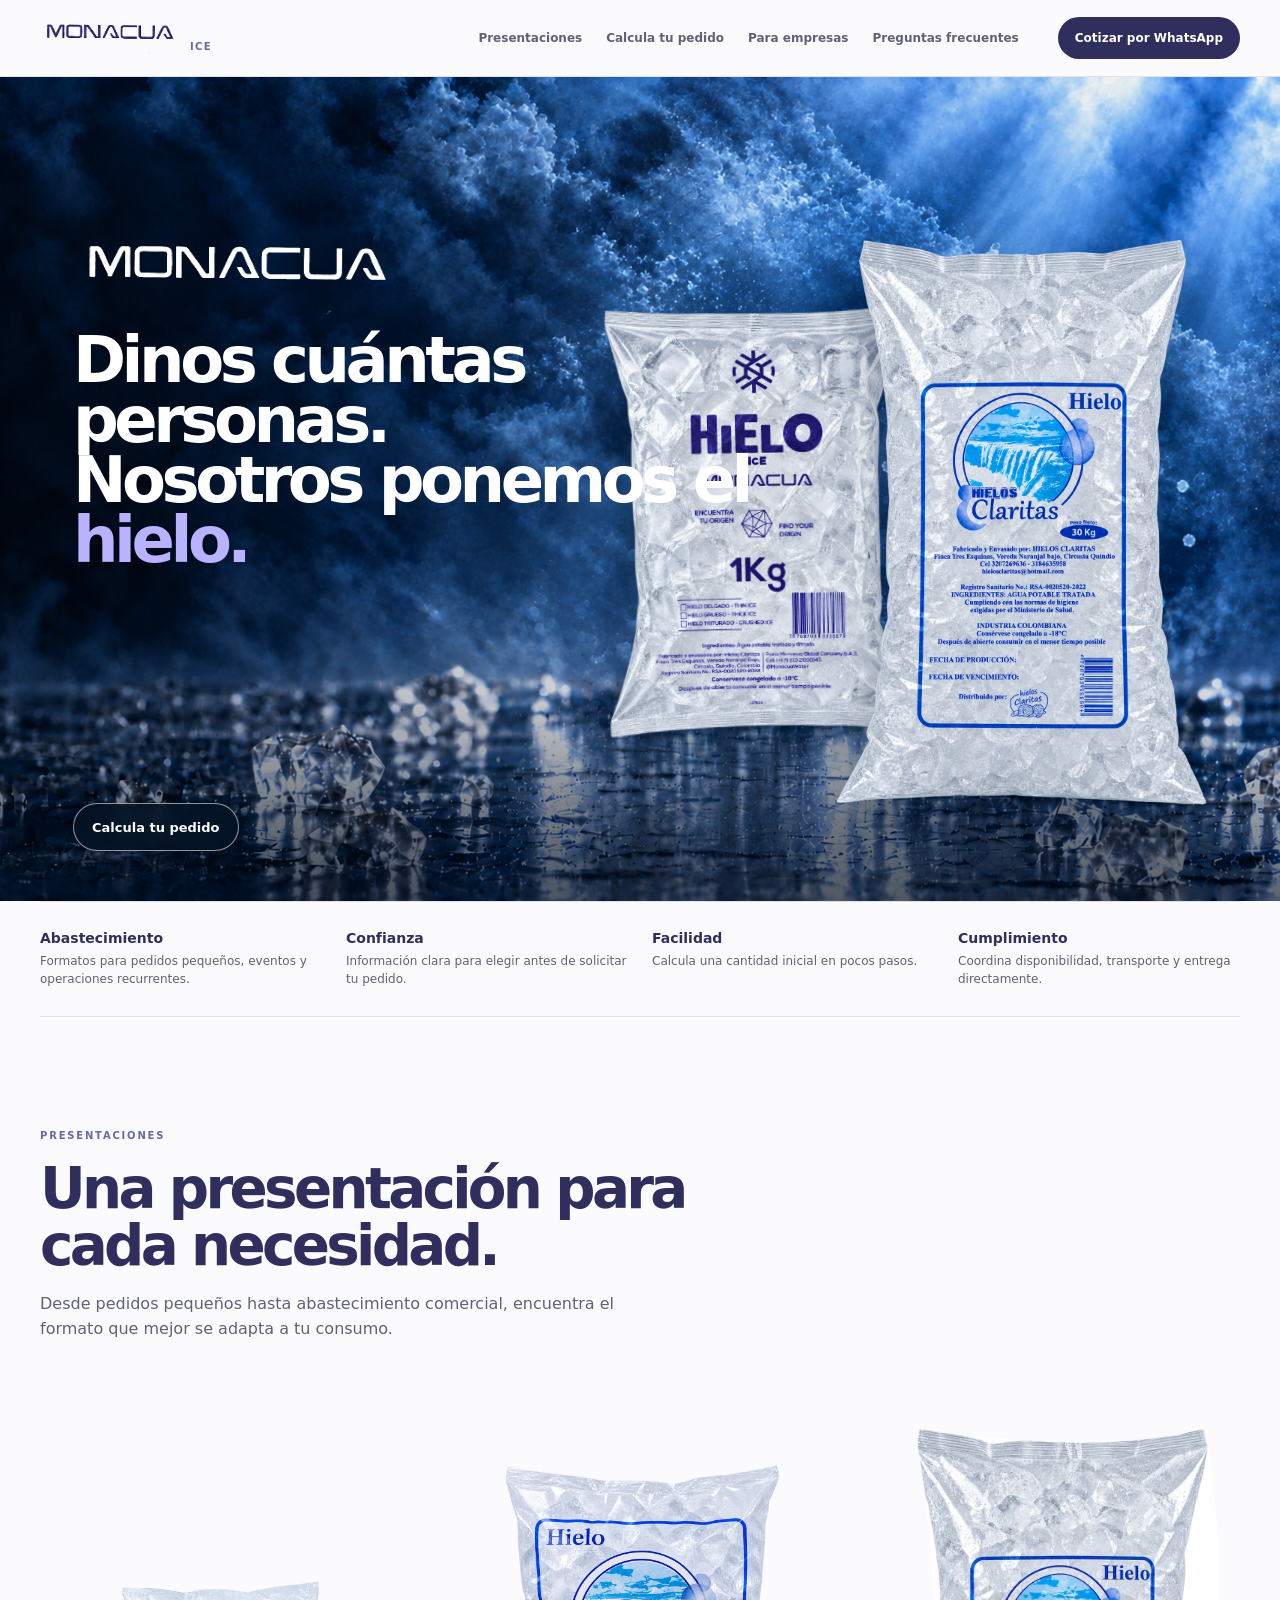
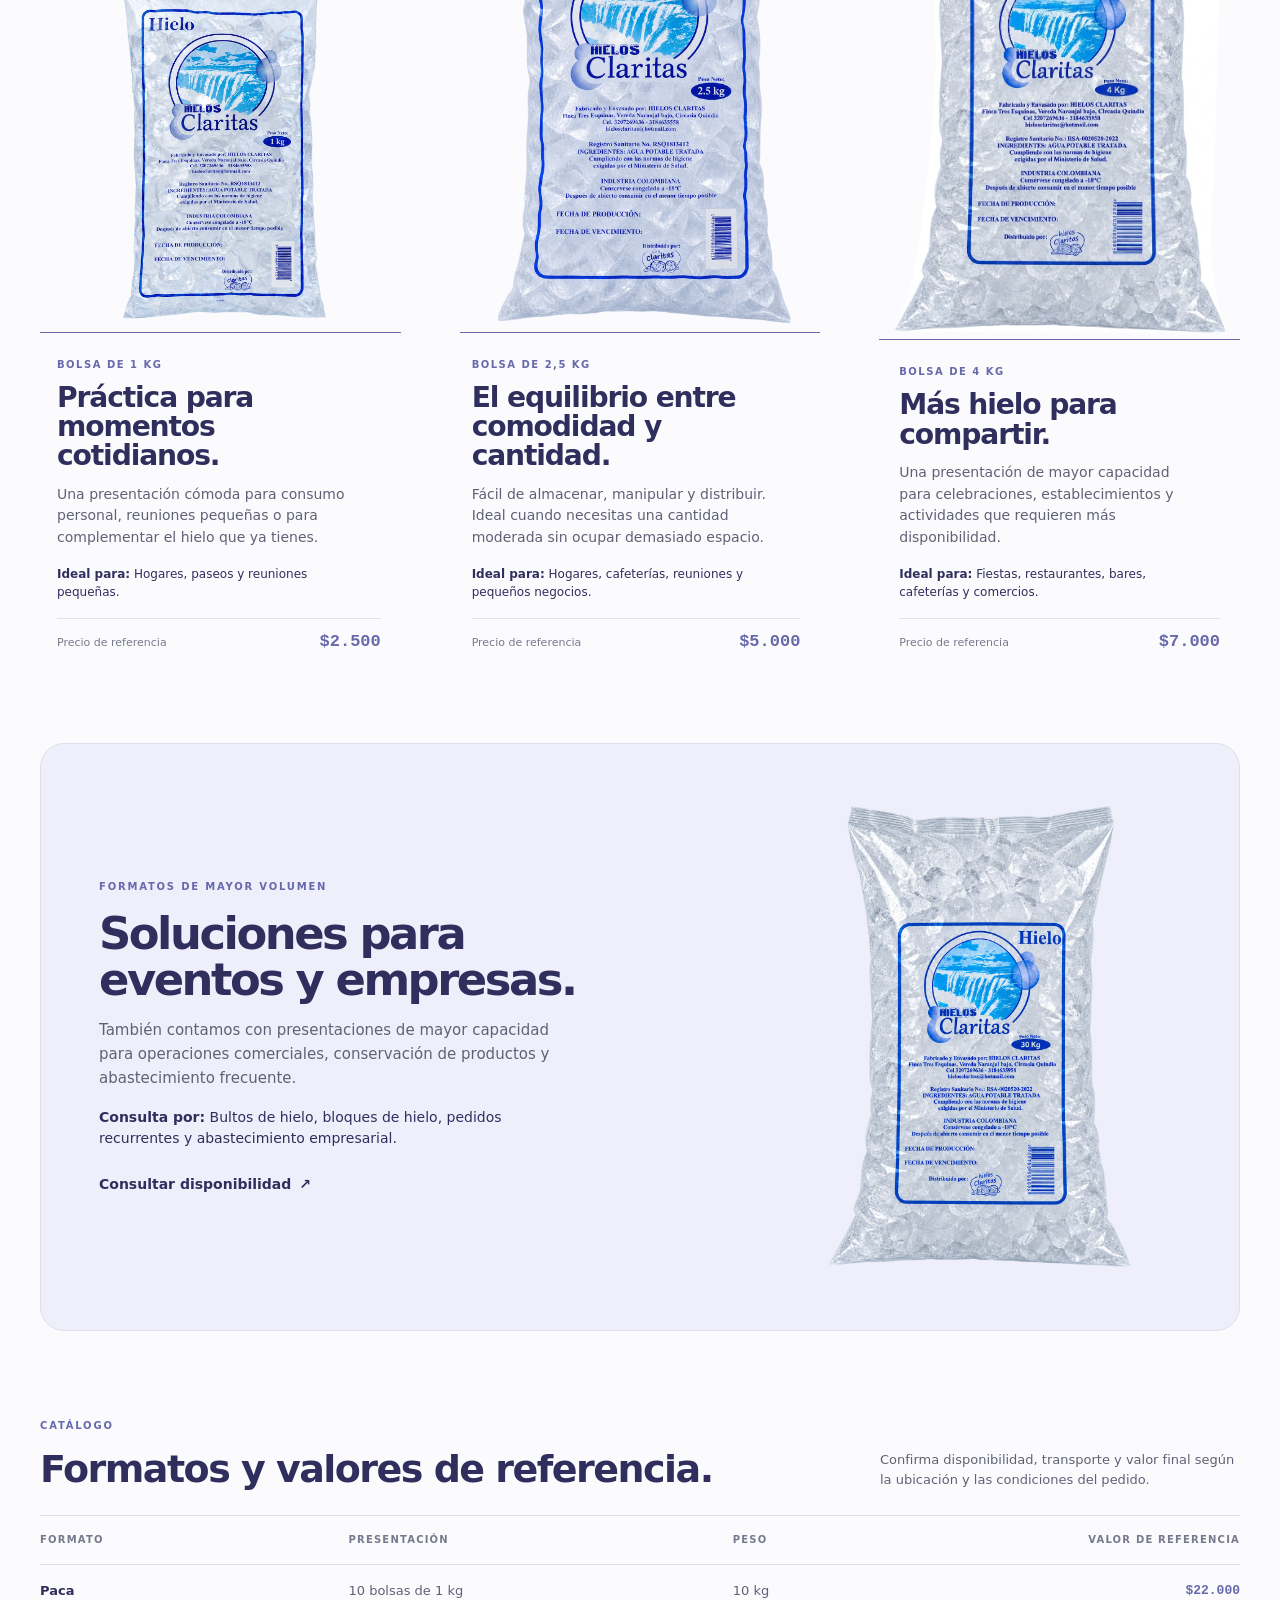
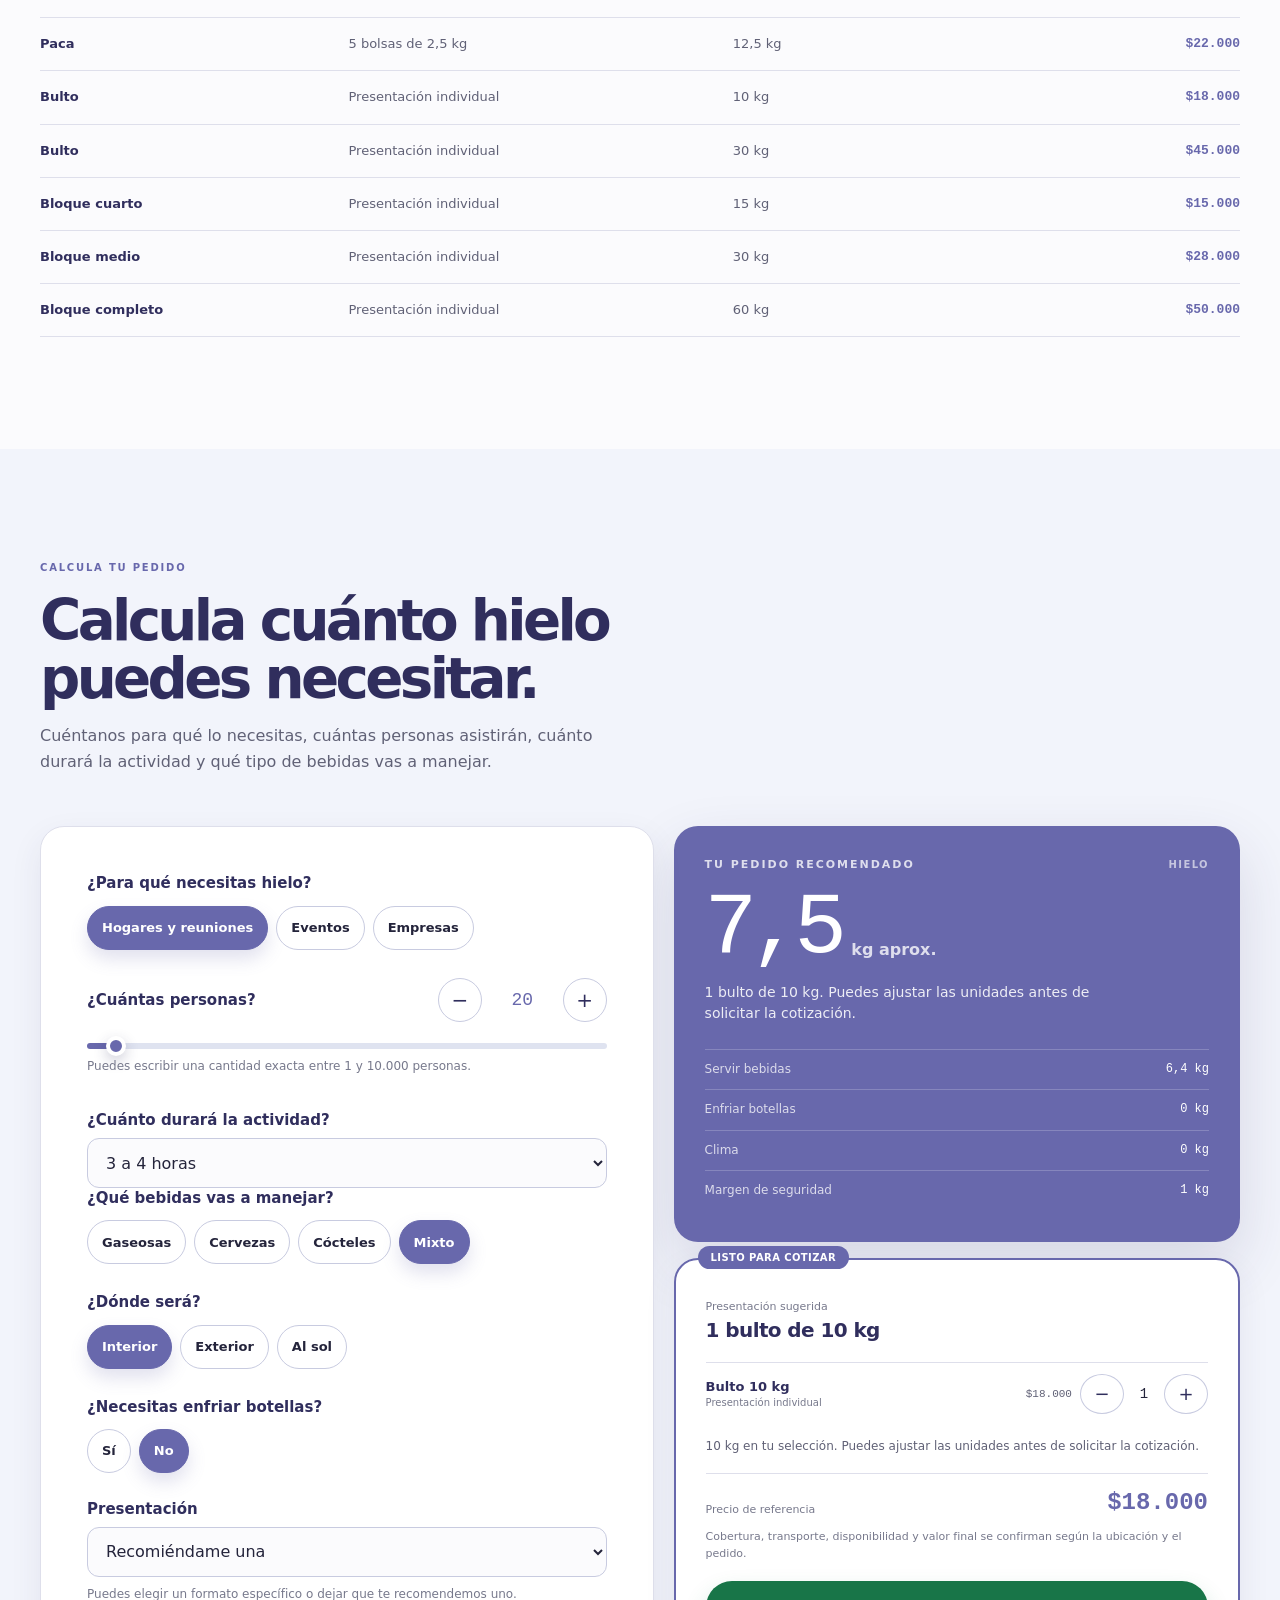
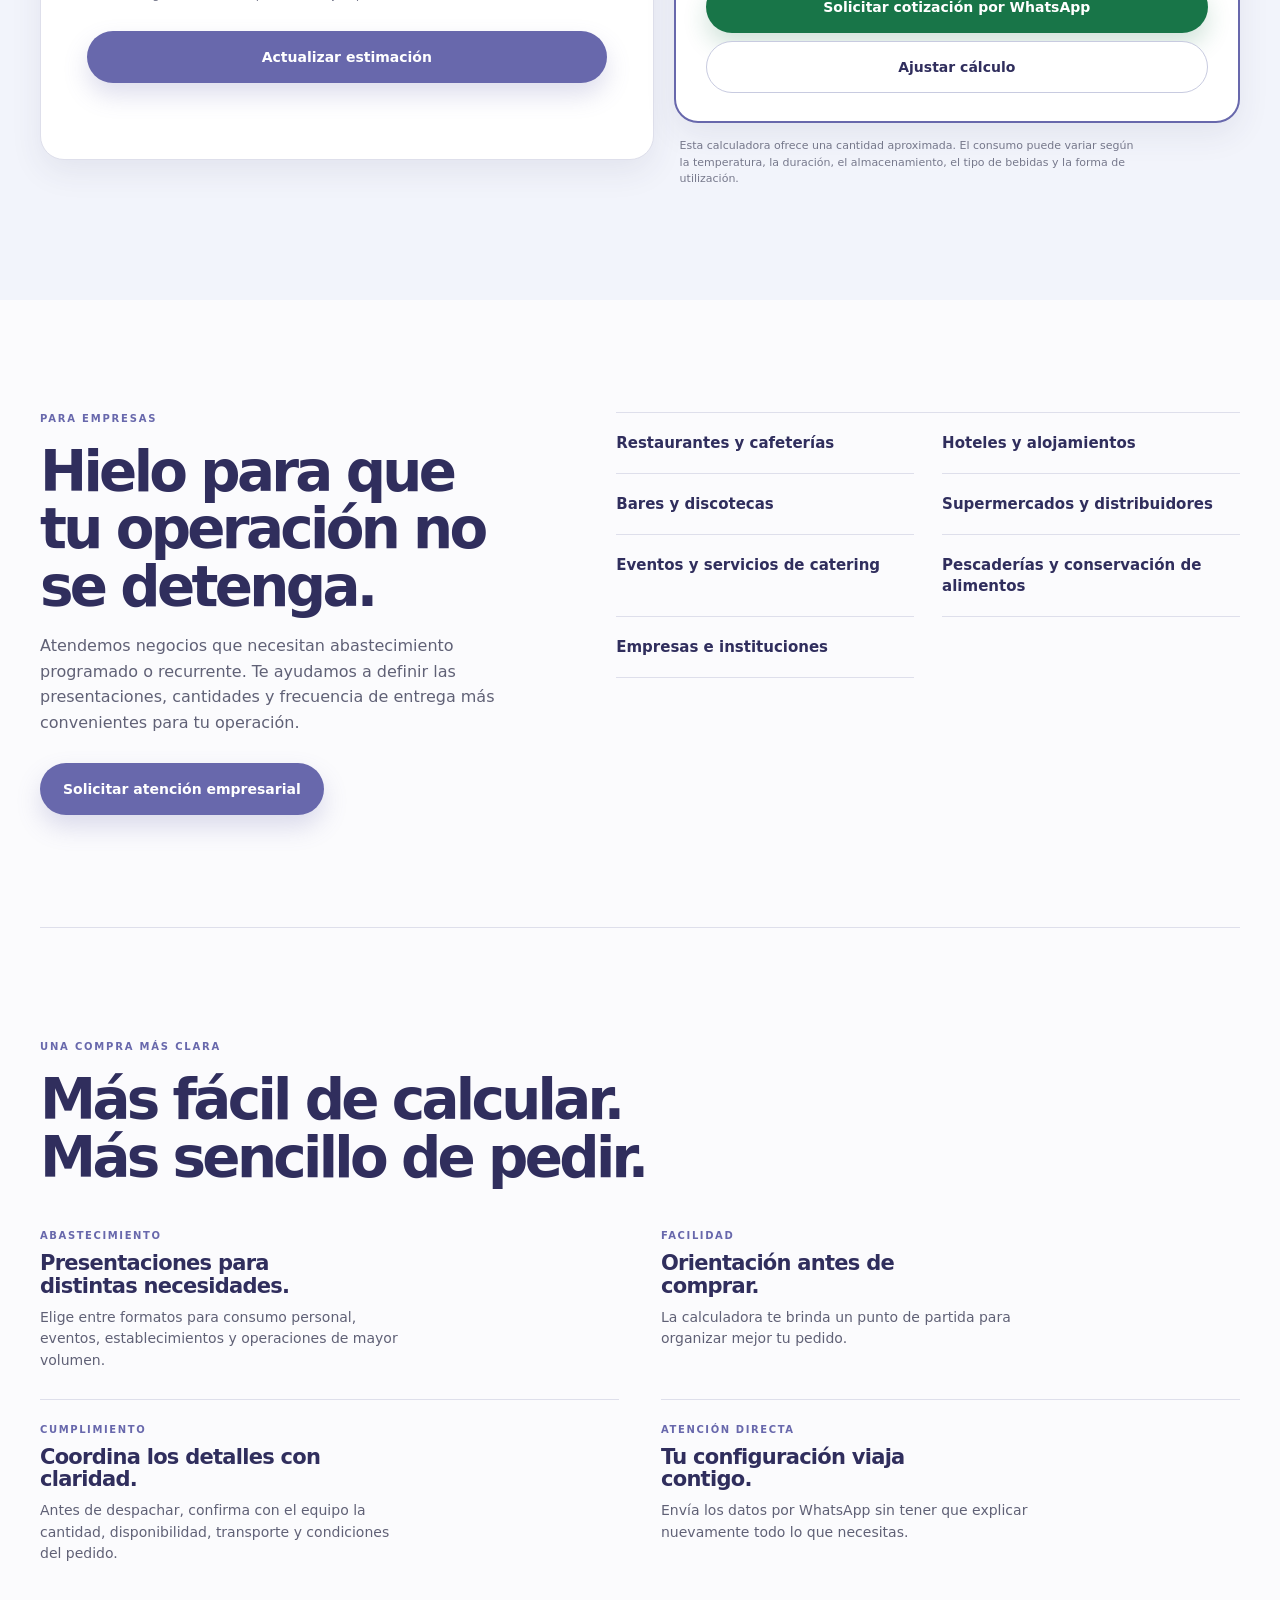
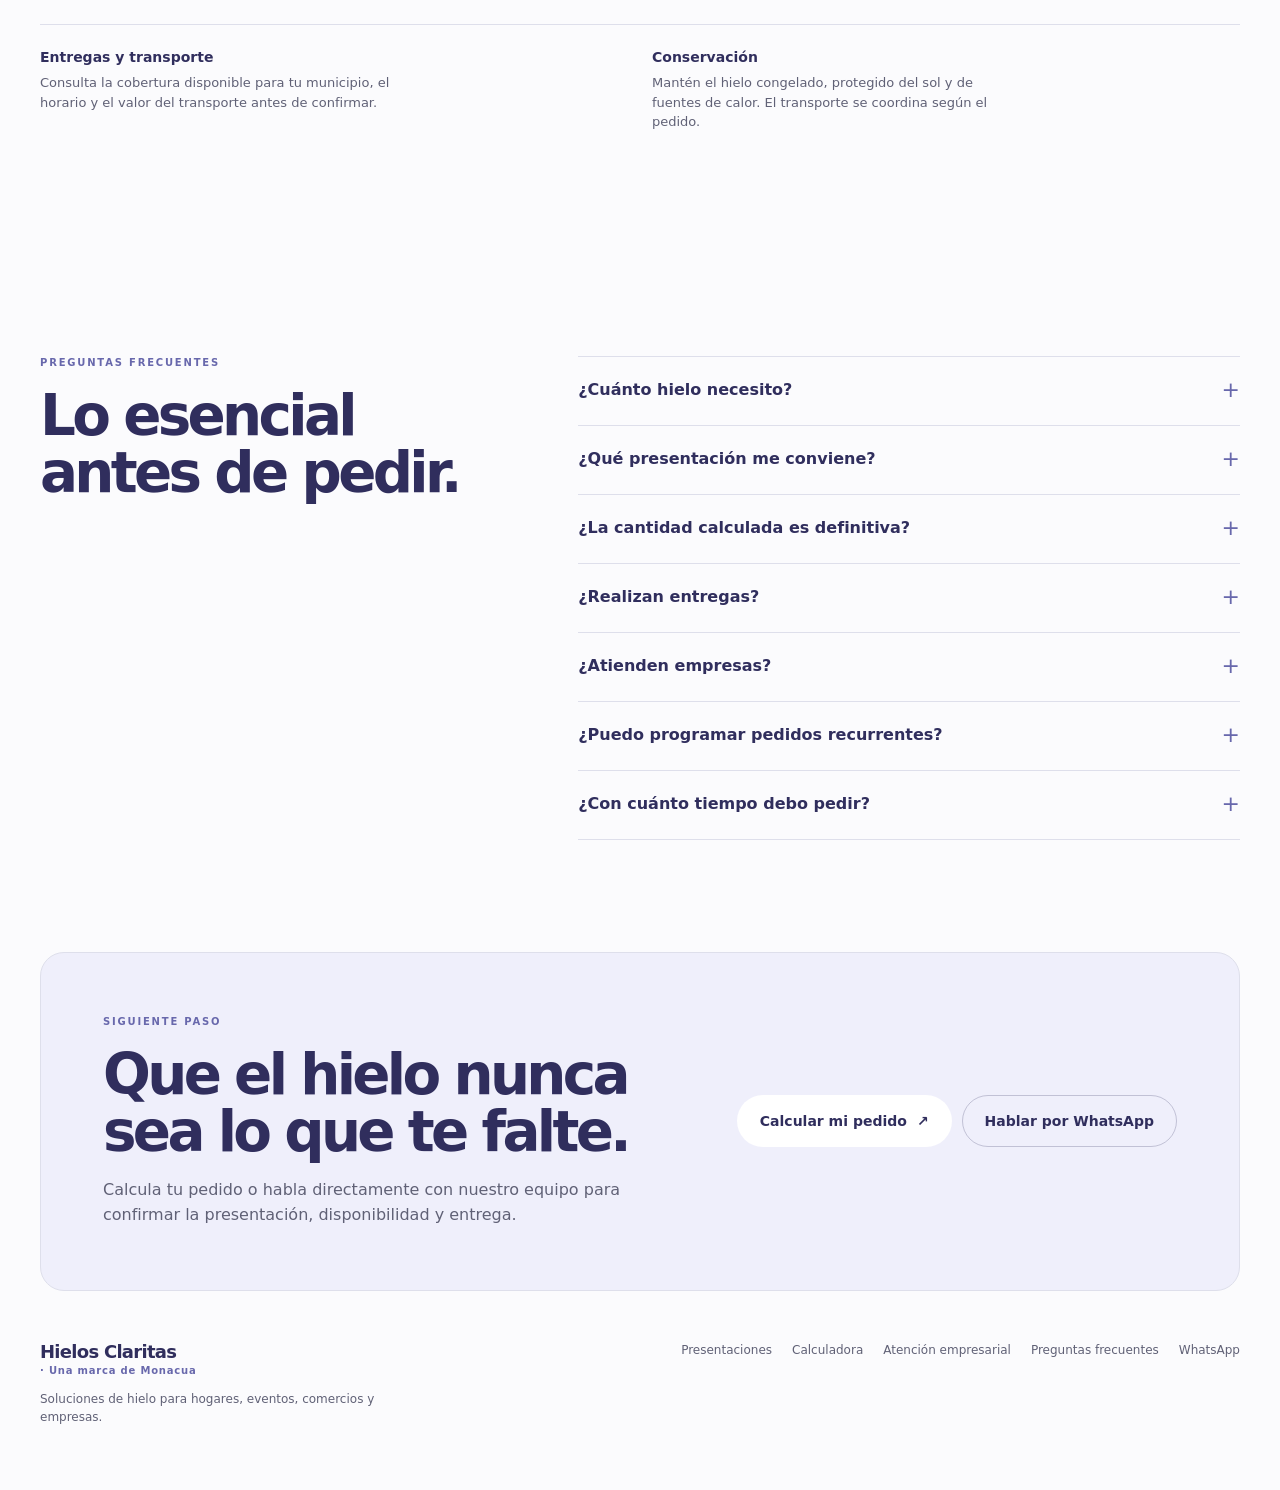
==== commit 11b358c4: "feat: layer Monacua hero and harden product cards" ====
--- a/index.html
+++ b/index.html
@@ -39,20 +39,24 @@
     </header>
 
     <main>
-      <section id="inicio" class="hero section-shell">
-        <div class="hero-copy reveal">
-          <h1>Hielo confiable para cada momento <em>y cada operación.</em></h1>
-          <p class="hero-lede">Encuentra la presentación adecuada, calcula cuánto necesitas y solicita tu pedido de manera rápida y sencilla.</p>
-          <p class="hero-audience">Atendemos hogares, eventos, restaurantes, hoteles, bares, cafeterías, comercios y empresas.</p>
-          <div class="hero-actions">
-            <a class="button button-primary" href="#calculadora">Calcular cuánto necesito <span aria-hidden="true">↗</span></a>
-            <a class="text-link" href="#productos">Ver presentaciones <span aria-hidden="true">↓</span></a>
-          </div>
-        </div>
-        <figure class="hero-media reveal reveal-late">
-          <img class="hero-product-image" src="img/bolsas-llenas/hielos-claritas-4kg-new.png" alt="Bolsa de hielo Hielos Claritas de 4 kg, llena de hielo" fetchpriority="high" />
-          <figcaption>El hielo que necesitas, en el formato que mejor funciona para ti.</figcaption>
-        </figure>
+      <section id="inicio" class="hero hero-layered" aria-labelledby="hero-title">
+        <div class="hero-stage">
+          <img class="hero-background" src="img/hero-monacua-fondo-v2.png" alt="" width="1672" height="941" fetchpriority="high" decoding="async" aria-hidden="true" />
+
+          <div class="hero-products" aria-hidden="true">
+            <img class="hero-bag hero-bag-small" src="img/hero-bolsa-monacua-1kg.png" alt="" width="1086" height="1448" decoding="async" />
+            <img class="hero-bag hero-bag-large" src="img/hero-bolsa-claritas-30kg.png" alt="" width="1024" height="1536" decoding="async" />
+          </div>
+
+          <div class="hero-copy">
+            <img class="hero-wordmark" src="img/monacua-wordmark.png" alt="Monacua" width="365" height="87" decoding="async" />
+            <h1 id="hero-title"><span>Dinos cuántas</span> <span>personas.</span> <span>Nosotros ponemos el</span> <span class="hero-title-accent">hielo.</span></h1>
+          </div>
+
+          <div class="hero-reference-actions">
+            <a class="hero-reference-button" href="#calculadora">Calcula tu pedido</a>
+          </div>
+        </div>
       </section>
 
       <section class="proof-band section-shell" aria-label="Cómo te ayudamos">
--- a/g3-prototipo.css
+++ b/g3-prototipo.css
@@ -24,8 +24,8 @@
 }
 
 * { box-sizing: border-box; }
-html { scroll-behavior: smooth; scroll-padding-top: 88px; }
-body { min-width: 320px; margin: 0; color: var(--brand-ink); background: var(--surface); font-family: var(--sans); -webkit-font-smoothing: antialiased; }
+html { overflow-x: hidden; scroll-behavior: smooth; scroll-padding-top: 88px; }
+body { min-width: 320px; margin: 0; overflow-x: hidden; color: var(--brand-ink); background: var(--surface); font-family: var(--sans); -webkit-font-smoothing: antialiased; }
 body, button, input, select { font-synthesis: none; }
 a { color: inherit; text-decoration: none; }
 button, input, select { font: inherit; }
@@ -62,16 +62,23 @@
 .text-link:hover span { transform: translate(2px, -2px); }
 .menu-button, .mobile-menu { display: none; }
 
-.hero { display: grid; grid-template-columns: minmax(0, 1.08fr) minmax(0, 0.92fr); gap: clamp(40px, 5.4vw, 70px); align-items: center; min-height: calc(100dvh - 76px); padding-block: 68px 78px; }
-.hero-copy { max-width: 570px; }
-.hero h1 { max-width: 650px; margin: 0 0 25px; color: var(--brand-deep); font-size: clamp(44px, 5.2vw, 68px); letter-spacing: -0.085em; line-height: 0.99; }
-.hero h1 em { display: block; color: var(--brand-primary); font-style: normal; }
-.hero-lede { max-width: 490px; margin: 0 0 17px; color: var(--muted); font-size: 18px; line-height: 1.55; }
-.hero-audience { max-width: 500px; margin: 0 0 32px; color: var(--brand-deep); font-size: 14px; font-weight: 650; line-height: 1.55; }
-.hero-actions { display: flex; align-items: center; gap: 24px; }
-.hero-media { display: grid; justify-items: center; margin: 0; }
-.hero-product-image { width: min(100%, 560px); max-height: 620px; object-fit: contain; }
-.hero-media figcaption { margin-top: 14px; color: var(--muted-soft); font-size: 12px; line-height: 1.45; }
+.hero-layered { width: 100%; background: #041326; }
+.hero-stage { position: relative; min-height: clamp(620px, calc(100dvh - 76px), 900px); overflow: hidden; isolation: isolate; }
+.hero-background { position: absolute; z-index: 0; inset: 0; width: 100%; height: 100%; object-fit: cover; object-position: center center; }
+.hero-stage::before { position: absolute; z-index: 1; inset: 0; background: linear-gradient(90deg, rgba(2, 13, 29, 0.28) 0%, rgba(2, 13, 29, 0.05) 54%, rgba(2, 13, 29, 0.02) 100%), linear-gradient(180deg, rgba(2, 13, 29, 0.02) 46%, rgba(2, 13, 29, 0.1) 74%, rgba(2, 13, 29, 0.58) 100%); content: ""; pointer-events: none; }
+.hero-stage::after { position: absolute; z-index: 1; right: -8%; bottom: -34%; left: -8%; height: 48%; border-radius: 50%; background: rgba(0, 12, 29, 0.22); filter: blur(42px); content: ""; pointer-events: none; }
+.hero-products { position: absolute; z-index: 2; inset: 0; pointer-events: none; }
+.hero-bag { position: absolute; height: auto; object-fit: contain; transform-origin: center bottom; }
+.hero-bag-small { right: clamp(24%, 27vw, 34%); bottom: clamp(12%, 14vw, 18%); width: clamp(250px, 27vw, 390px); filter: drop-shadow(0 26px 22px rgba(1, 12, 28, 0.3)); transform: rotate(-1.4deg); }
+.hero-bag-large { right: clamp(3%, 5.2vw, 8%); bottom: clamp(6%, 7vw, 11%); width: clamp(320px, 30vw, 480px); filter: drop-shadow(0 30px 25px rgba(1, 12, 28, 0.34)); }
+.hero-copy { position: absolute; z-index: 3; top: clamp(154px, 19.5%, 210px); left: clamp(32px, 5.7vw, 96px); width: min(53vw, 760px); }
+.hero-wordmark { width: clamp(250px, 26vw, 410px); height: auto; margin-bottom: clamp(13px, 1vw, 20px); filter: brightness(0) invert(1); }
+.hero-copy h1 { max-width: 100%; margin: 0; color: var(--white); font-size: clamp(42px, 5vw, 76px); font-weight: 800; letter-spacing: -0.07em; line-height: 0.94; text-wrap: balance; }
+.hero-copy h1 span { display: block; }
+.hero-copy h1 .hero-title-accent { color: #b9b2ff; }
+.hero-reference-actions { position: absolute; z-index: 4; bottom: clamp(24px, 4.2vw, 50px); left: clamp(32px, 5.7vw, 96px); display: flex; align-items: center; gap: 12px; }
+.hero-reference-button { display: inline-flex; min-height: 48px; align-items: center; justify-content: center; padding: 0 18px; border: 1px solid rgba(255, 255, 255, 0.56); border-radius: 999px; color: var(--white); background: rgba(4, 19, 38, 0.76); box-shadow: 0 12px 28px rgba(1, 11, 24, 0.24); backdrop-filter: blur(10px); font-size: 13px; font-weight: 800; transition: transform 0.18s ease, border-color 0.18s ease, background 0.18s ease, box-shadow 0.18s ease; }
+.hero-reference-button:hover { transform: translateY(-2px); border-color: var(--white); background: rgba(104, 104, 172, 0.92); box-shadow: 0 16px 32px rgba(1, 11, 24, 0.3); }
 
 .proof-band { display: grid; grid-template-columns: repeat(4, 1fr); gap: 24px; padding-block: 28px; border-top: 1px solid var(--border); border-bottom: 1px solid var(--border); }
 .proof-band div { display: grid; gap: 6px; align-content: start; }
@@ -85,11 +92,11 @@
 
 .product-lineup { display: grid; grid-template-columns: repeat(3, minmax(0, 1fr)); gap: clamp(28px, 4.6vw, 68px); align-items: end; }
 .product-item { min-width: 0; }
-.product-figure { display: grid; height: clamp(410px, 42vw, 560px); margin: 0; place-items: end center; }
-.product-figure img { width: 100%; height: calc(100% - 22px); object-fit: contain; object-position: center bottom; }
+.product-figure { display: grid; min-width: 0; height: clamp(410px, 42vw, 560px); margin: 0; overflow: hidden; place-items: end center; }
+.product-figure img { width: 100%; min-width: 0; min-height: 0; max-width: 100%; max-height: 100%; height: calc(100% - 22px); object-fit: contain; object-position: center bottom; }
 .product-item-1kg .product-figure img { width: 78%; }
 .product-item-2-5kg .product-figure img { width: 88%; }
-.product-item-4kg .product-figure img { width: 100%; transform: scale(1.08); transform-origin: center bottom; }
+.product-item-4kg .product-figure img { width: 100%; }
 .product-copy { min-height: 286px; padding-top: 25px; border-top: 1px solid var(--border); }
 .product-item-1kg .product-copy { padding-inline: 17px 20px; border-color: var(--brand-primary); }
 .product-item-2-5kg .product-copy { padding-inline: 12px 20px; border-color: var(--brand-primary); }
@@ -247,7 +254,6 @@
   .desktop-nav { gap: 0; }
   .desktop-nav a { padding-inline: 8px; font-size: 11px; }
   .header-inner > .button { padding-inline: 13px; font-size: 11px; }
-  .hero { gap: 44px; }
   .product-copy { min-height: 310px; }
   .calculator-layout { grid-template-columns: minmax(0, 1fr) minmax(340px, 0.9fr); }
   .approx-card, .package-card { padding-inline: 24px; }
@@ -261,8 +267,6 @@
   .mobile-menu.is-open { display: grid; }
   .mobile-menu a { padding: 12px 0; color: var(--muted); font-size: 14px; font-weight: 700; }
   .mobile-menu .button { width: 100%; margin-top: 8px; color: var(--white); }
-  .hero { grid-template-columns: 1fr; min-height: auto; padding-top: 62px; }
-  .hero-copy { max-width: 680px; }
   .product-lineup { grid-template-columns: repeat(2, minmax(0, 1fr)); }
   .product-item-4kg { grid-column: 1 / -1; width: min(100%, 430px); justify-self: center; }
   .product-item-4kg .product-copy { padding-inline: 24px; }
@@ -284,13 +288,6 @@
   .footer-brand strong { font-size: 16px; }
   .footer-brand span { font-size: 9px; }
   .mobile-menu { padding-inline: 16px; }
-  .hero { gap: 40px; padding-block: 48px 62px; }
-  .hero h1 { font-size: clamp(44px, 13vw, 64px); }
-  .hero-lede { font-size: 16px; }
-  .hero-audience { font-size: 13px; }
-  .hero-actions { align-items: flex-start; flex-direction: column; gap: 18px; }
-  .hero-actions .button { width: 100%; }
-  .hero-product-image { max-height: 450px; }
   .proof-band { grid-template-columns: repeat(2, minmax(0, 1fr)); gap: 22px 18px; padding-block: 24px; }
   .proof-band span { font-size: 11px; }
   .section-intro { margin-bottom: 36px; }
@@ -334,6 +331,20 @@
   .footer-links { justify-content: flex-start; }
 }
 
+@media (max-width: 760px) {
+  .hero-stage { min-height: min(760px, calc(100dvh - 66px)); }
+  .hero-background { object-position: 68% center; }
+  .hero-stage::before { background: linear-gradient(90deg, rgba(2, 13, 29, 0.92) 0%, rgba(2, 13, 29, 0.68) 58%, rgba(2, 13, 29, 0.08) 100%), linear-gradient(180deg, rgba(2, 13, 29, 0.08) 50%, rgba(2, 13, 29, 0.66) 100%); }
+  .hero-stage::after { right: -22%; bottom: -20%; left: -22%; height: 38%; filter: blur(32px); }
+  .hero-bag-small { right: 42%; bottom: 8%; width: min(48vw, 225px); }
+  .hero-bag-large { right: -10%; bottom: 2%; width: min(74vw, 390px); }
+  .hero-copy { top: clamp(38px, 9vw, 68px); left: 24px; width: min(82%, 330px); }
+  .hero-wordmark { width: min(190px, 72vw); margin-bottom: 25px; }
+  .hero-copy h1 { font-size: clamp(36px, 9.8vw, 52px); line-height: 0.94; }
+  .hero-reference-actions { bottom: 28px; left: 24px; }
+  .hero-reference-button { min-height: 46px; padding-inline: 17px; font-size: 12px; }
+}
+
 @media (prefers-reduced-motion: reduce) {
   *, *::before, *::after { scroll-behavior: auto !important; animation-duration: 0.01ms !important; animation-iteration-count: 1 !important; transition-duration: 0.01ms !important; }
   body.motion-ready .reveal, body.motion-ready .reveal.is-visible { opacity: 1; transform: none; }
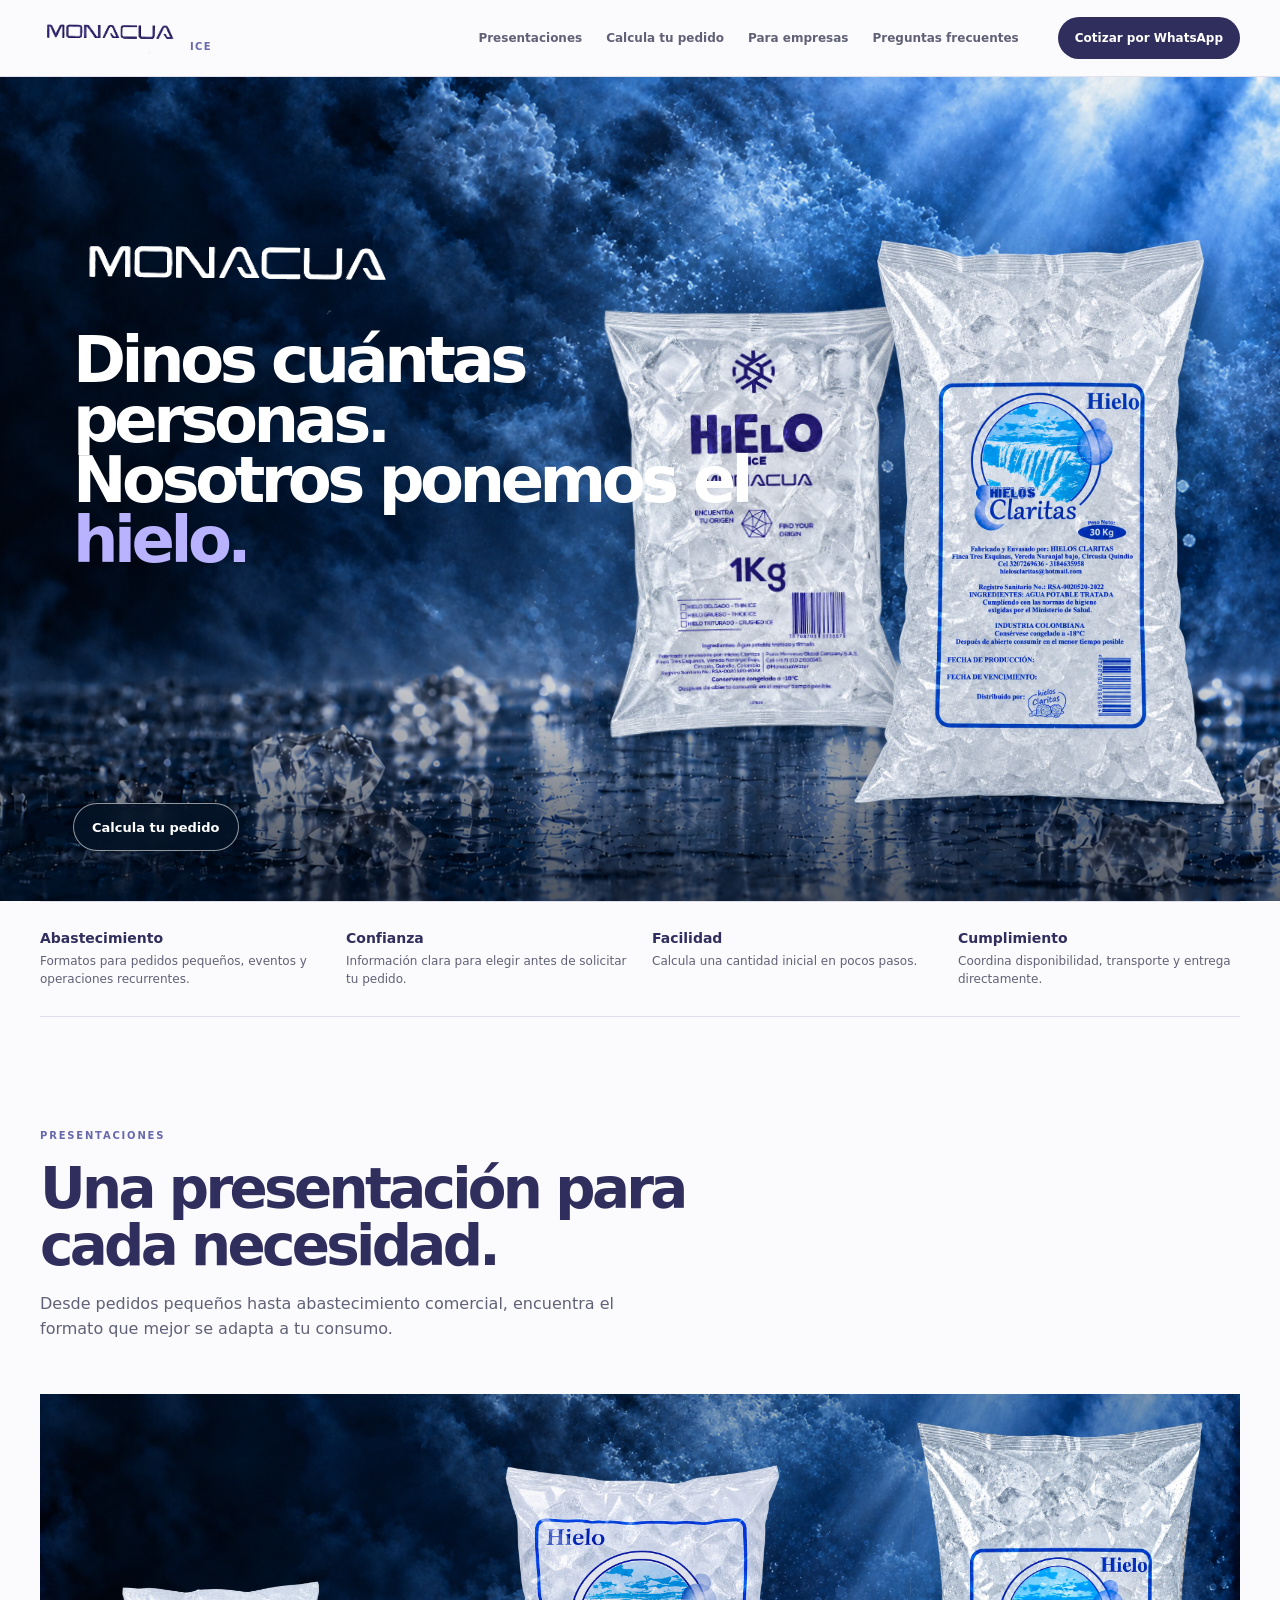
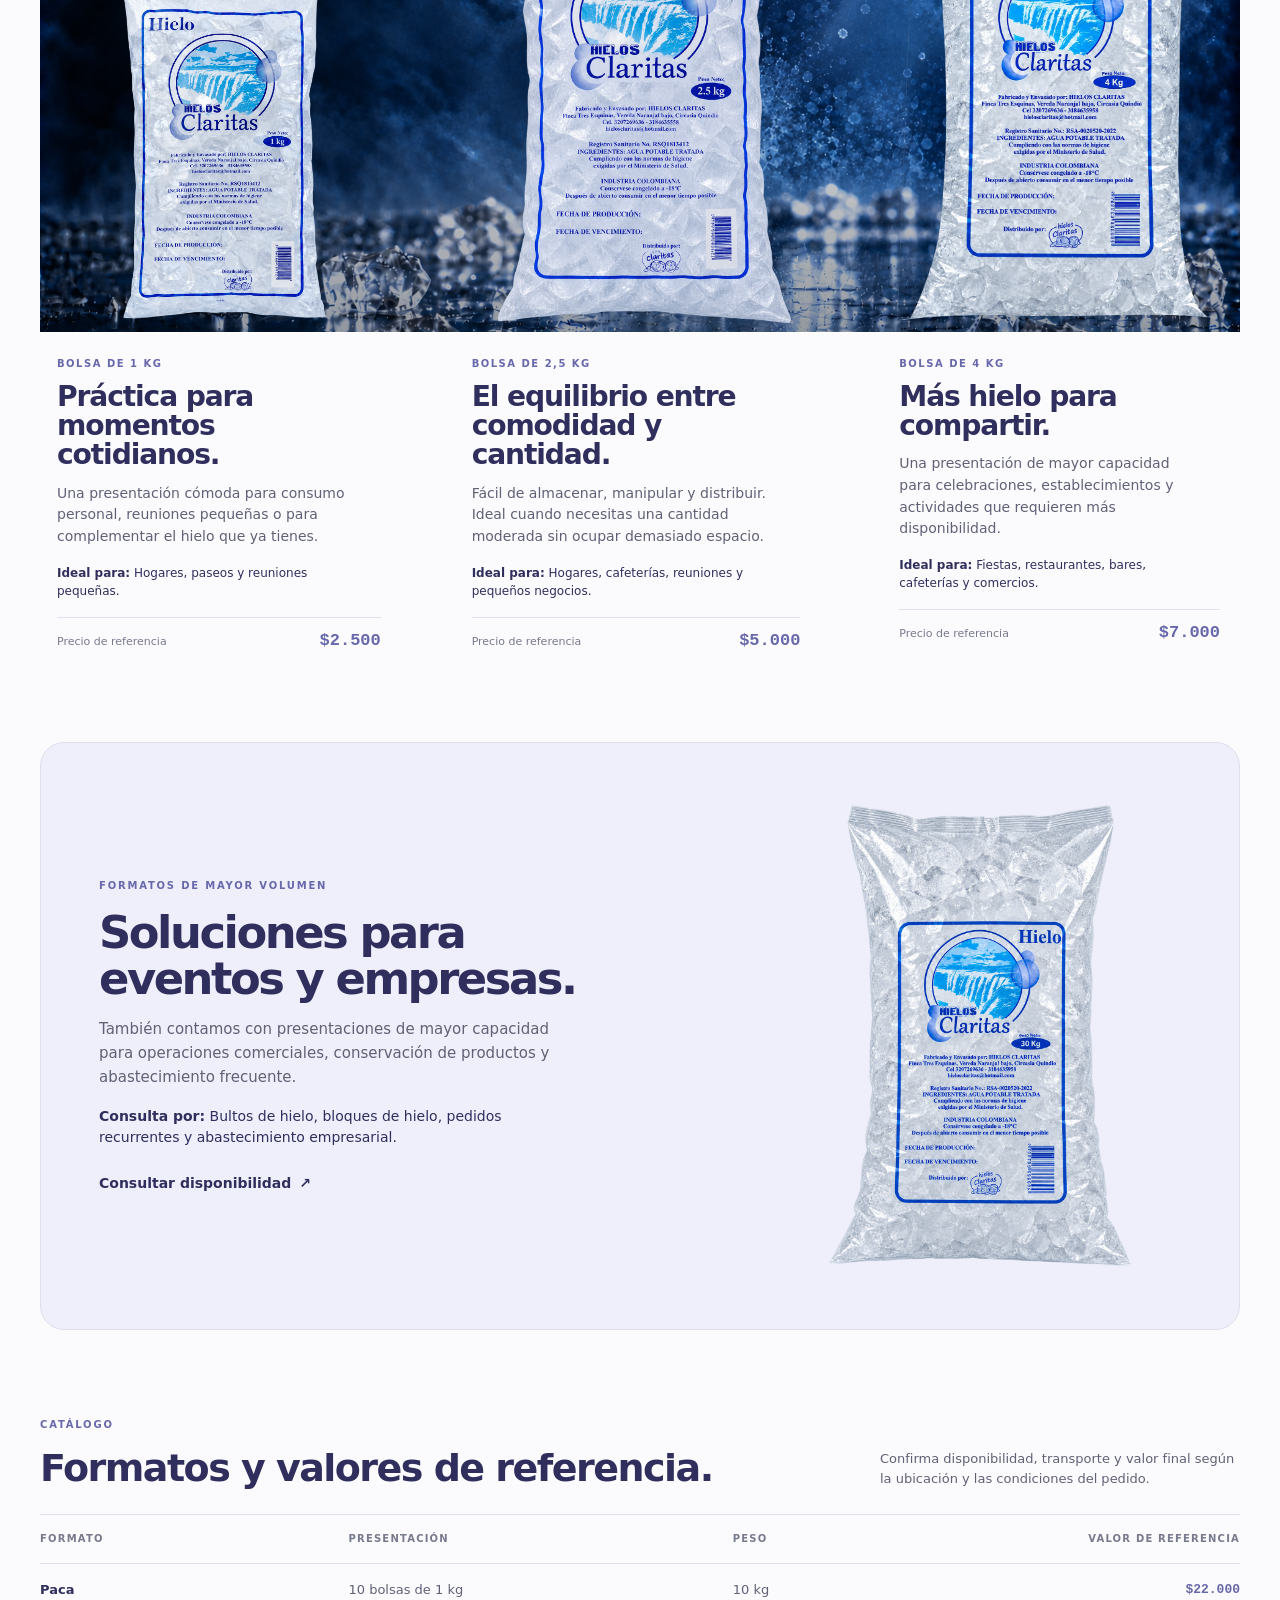
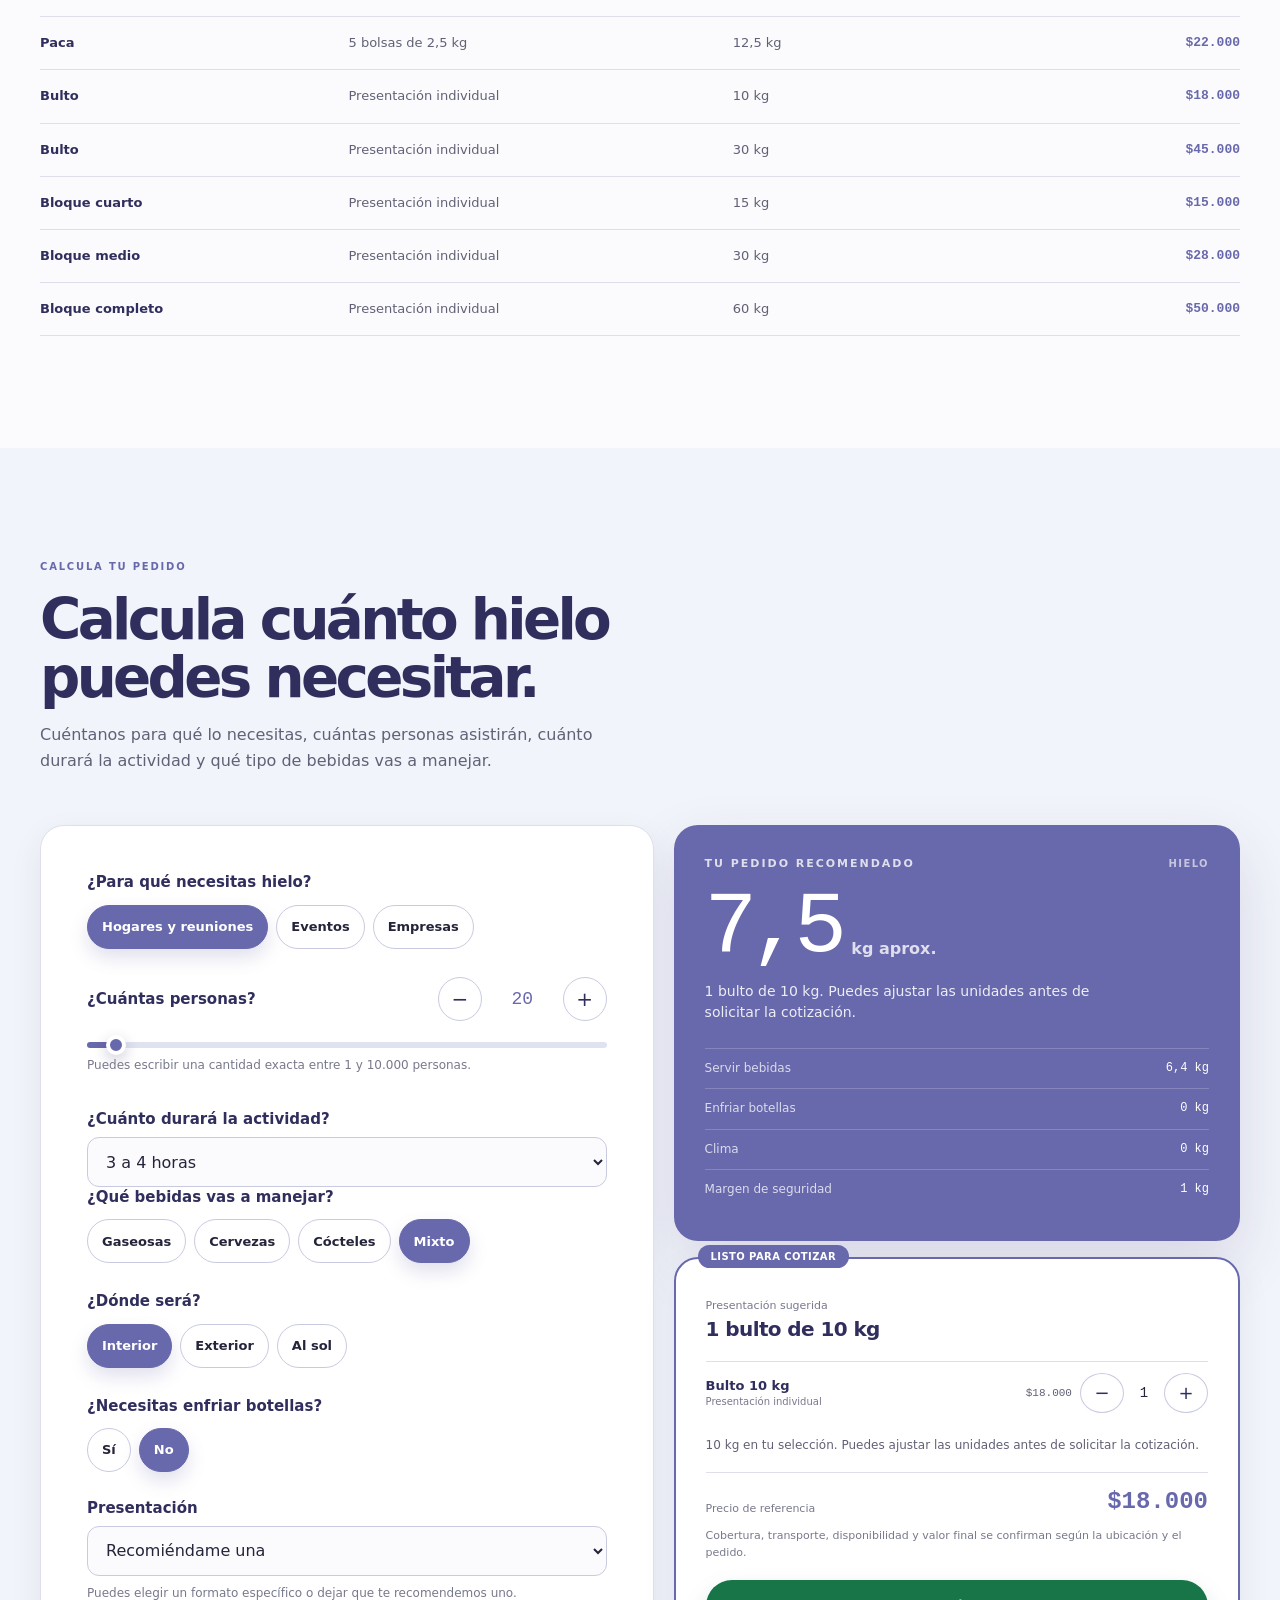
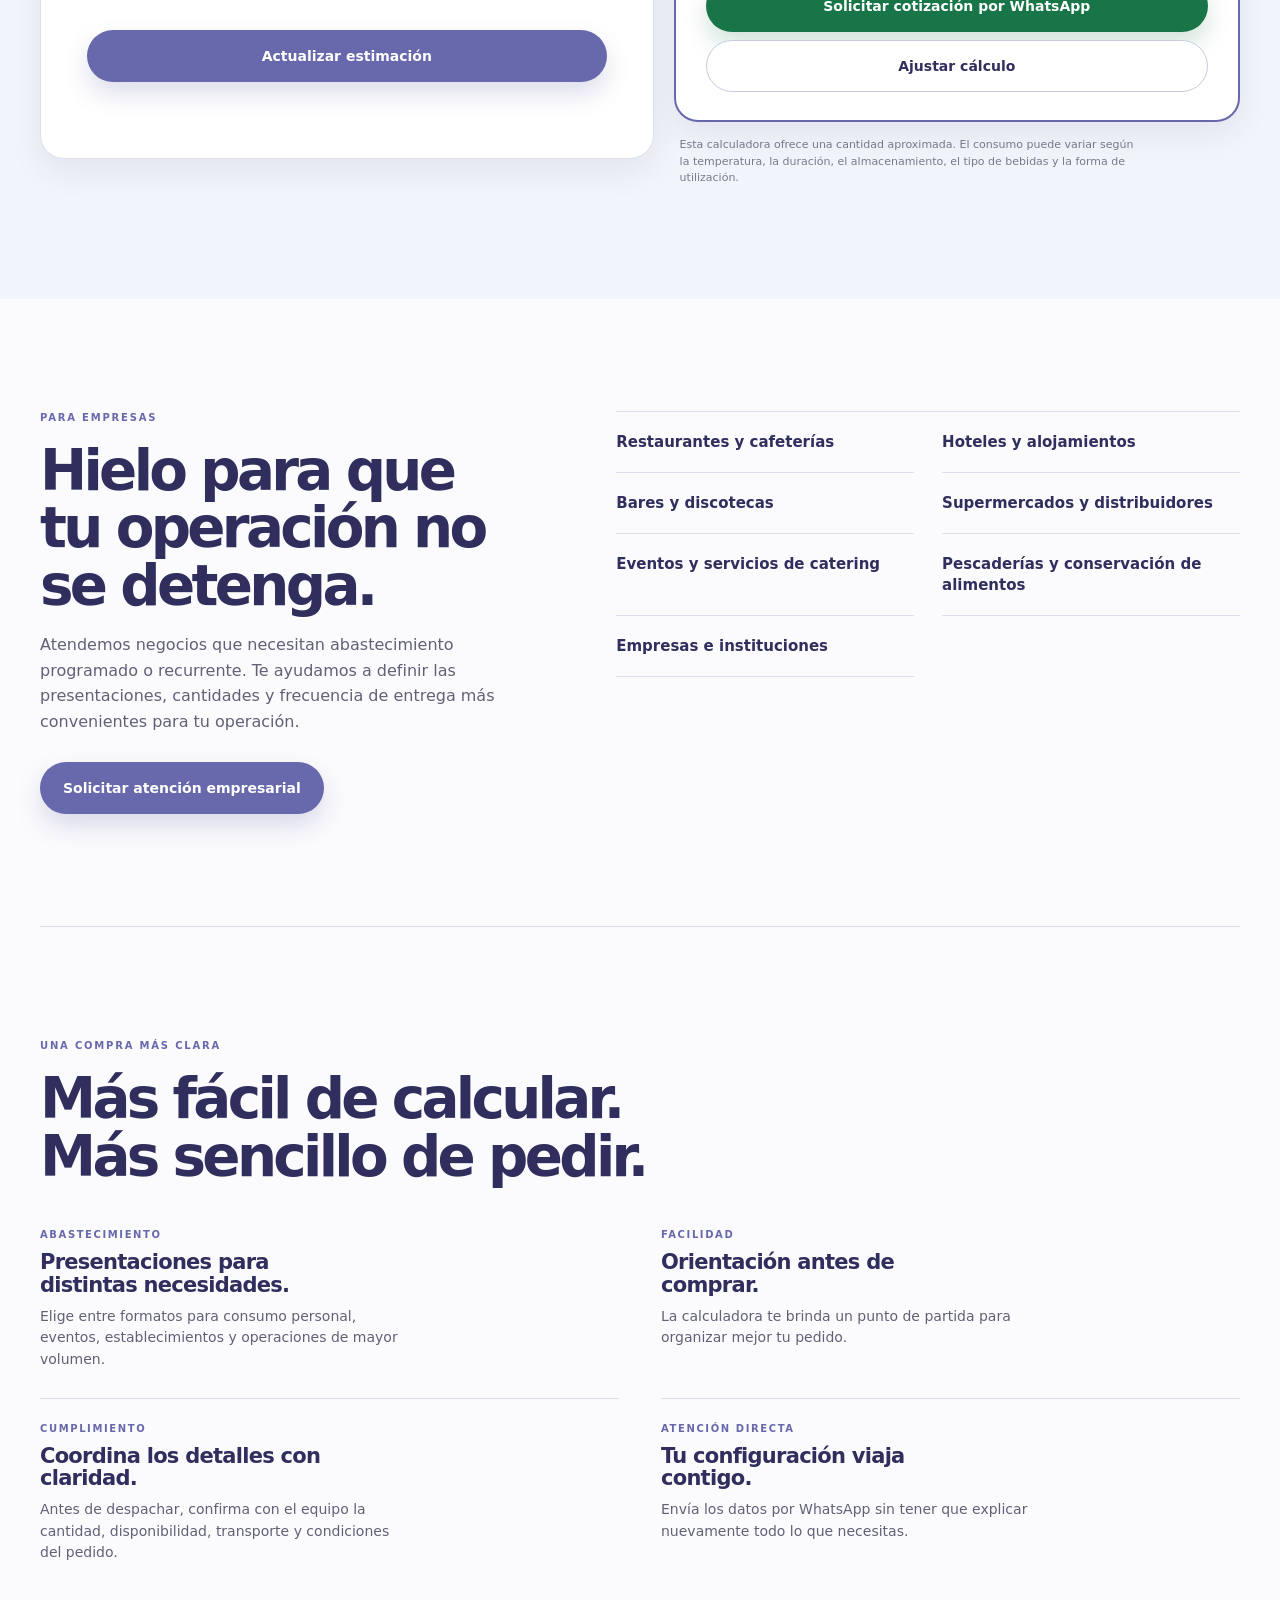
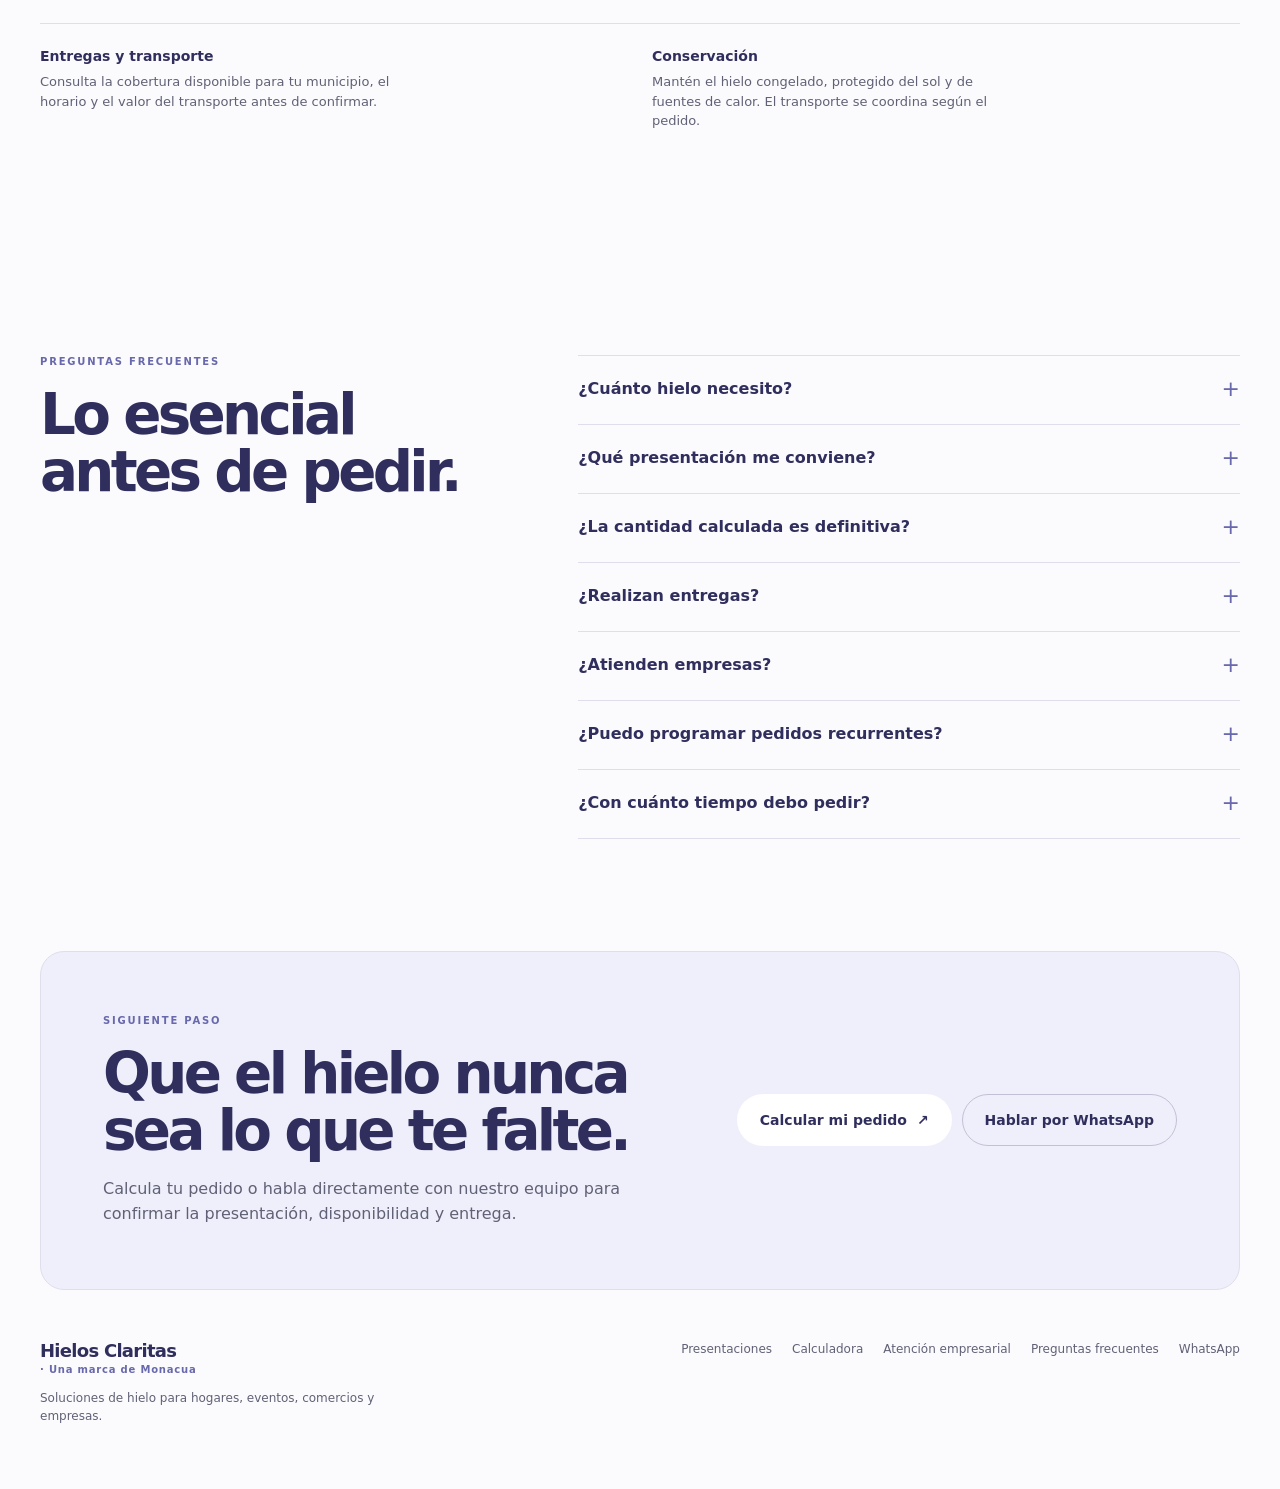
==== commit dff7965c: "feat: refine product lineup and 4kg packshot" ====
--- a/index.html
+++ b/index.html
@@ -7,7 +7,7 @@
     <meta name="description" content="Hielos Claritas. Una marca de Monacua. Presentaciones de hielo para hogares, eventos, comercios y empresas." />
     <meta name="theme-color" content="#6868AC" />
     <title>Hielos Claritas · Una marca de Monacua</title>
-    <link rel="stylesheet" href="g3-prototipo.css" />
+    <link rel="stylesheet" href="g3-prototipo.css?v=11b358c" />
   </head>
   <body>
     <header class="site-header">
@@ -102,7 +102,7 @@
 
           <article class="product-item product-item-4kg reveal reveal-late">
             <figure class="product-figure">
-              <img src="img/bolsas-llenas/hielos-claritas-4kg-new.png" alt="Bolsa de hielo Hielos Claritas de 4 kg llena de hielo" loading="lazy" decoding="async" />
+              <img src="img/bolsas-llenas/hielos-claritas-4kg-packshot-transparent-v2.png" alt="Bolsa de hielo Hielos Claritas de 4 kg llena de hielo" loading="lazy" decoding="async" />
             </figure>
             <div class="product-copy">
               <p class="product-label">Bolsa de 4 kg</p>
--- a/g3-prototipo.css
+++ b/g3-prototipo.css
@@ -70,7 +70,7 @@
 .hero-products { position: absolute; z-index: 2; inset: 0; pointer-events: none; }
 .hero-bag { position: absolute; height: auto; object-fit: contain; transform-origin: center bottom; }
 .hero-bag-small { right: clamp(24%, 27vw, 34%); bottom: clamp(12%, 14vw, 18%); width: clamp(250px, 27vw, 390px); filter: drop-shadow(0 26px 22px rgba(1, 12, 28, 0.3)); transform: rotate(-1.4deg); }
-.hero-bag-large { right: clamp(3%, 5.2vw, 8%); bottom: clamp(6%, 7vw, 11%); width: clamp(320px, 30vw, 480px); filter: drop-shadow(0 30px 25px rgba(1, 12, 28, 0.34)); }
+.hero-bag-large { right: clamp(1%, 3.8vw, 6%); bottom: clamp(6%, 7vw, 11%); width: clamp(320px, 30vw, 480px); filter: drop-shadow(0 30px 25px rgba(1, 12, 28, 0.34)); }
 .hero-copy { position: absolute; z-index: 3; top: clamp(154px, 19.5%, 210px); left: clamp(32px, 5.7vw, 96px); width: min(53vw, 760px); }
 .hero-wordmark { width: clamp(250px, 26vw, 410px); height: auto; margin-bottom: clamp(13px, 1vw, 20px); filter: brightness(0) invert(1); }
 .hero-copy h1 { max-width: 100%; margin: 0; color: var(--white); font-size: clamp(42px, 5vw, 76px); font-weight: 800; letter-spacing: -0.07em; line-height: 0.94; text-wrap: balance; }
@@ -90,17 +90,19 @@
 .section-intro h2, .business-copy h2, .final-cta h2 { margin: 0 0 16px; color: var(--brand-deep); font-size: clamp(38px, 4.4vw, 60px); letter-spacing: -0.065em; line-height: 1.02; }
 .section-intro > p:last-child, .business-copy > p:not(.eyebrow), .final-cta p:last-child { max-width: 590px; margin-bottom: 0; color: var(--muted); font-size: 16px; line-height: 1.6; }
 
-.product-lineup { display: grid; grid-template-columns: repeat(3, minmax(0, 1fr)); gap: clamp(28px, 4.6vw, 68px); align-items: end; }
-.product-item { min-width: 0; }
-.product-figure { display: grid; min-width: 0; height: clamp(410px, 42vw, 560px); margin: 0; overflow: hidden; place-items: end center; }
+.product-lineup { --product-figure-height: clamp(410px, 42vw, 560px); position: relative; isolation: isolate; display: grid; grid-template-columns: repeat(3, minmax(0, 1fr)); gap: clamp(28px, 4.6vw, 68px); align-items: stretch; }
+.product-lineup::before { position: absolute; z-index: 0; inset: 0 0 auto; height: var(--product-figure-height); background: linear-gradient(180deg, rgba(2, 13, 29, 0.34) 0%, rgba(2, 13, 29, 0.12) 52%, rgba(2, 13, 29, 0.42) 100%), url("img/hero-monacua-fondo-v2.png") center 58% / cover; content: ""; pointer-events: none; }
+.product-lineup::after { position: absolute; z-index: 2; top: var(--product-figure-height); right: 0; left: 0; border-top: 1px solid rgba(255, 255, 255, 0.78); content: ""; pointer-events: none; }
+.product-item { position: relative; z-index: 1; display: flex; min-width: 0; flex-direction: column; }
+.product-figure { display: grid; min-width: 0; height: var(--product-figure-height); margin: 0; overflow: hidden; place-items: end center; }
 .product-figure img { width: 100%; min-width: 0; min-height: 0; max-width: 100%; max-height: 100%; height: calc(100% - 22px); object-fit: contain; object-position: center bottom; }
 .product-item-1kg .product-figure img { width: 78%; }
 .product-item-2-5kg .product-figure img { width: 88%; }
 .product-item-4kg .product-figure img { width: 100%; }
-.product-copy { min-height: 286px; padding-top: 25px; border-top: 1px solid var(--border); }
+.product-copy { min-height: 286px; flex: 1 1 auto; padding-top: 25px; border-top: 0; background: var(--surface); }
 .product-item-1kg .product-copy { padding-inline: 17px 20px; border-color: var(--brand-primary); }
 .product-item-2-5kg .product-copy { padding-inline: 12px 20px; border-color: var(--brand-primary); }
-.product-item-4kg .product-copy { padding-inline: 20px; border-top: 1px solid var(--brand-primary); background: transparent; }
+.product-item-4kg .product-copy { padding-inline: 20px; border-top: 0; background: transparent; }
 .product-copy .product-label { margin: 0 0 11px; color: var(--brand-primary); font-size: 10px; font-weight: 800; letter-spacing: 0.15em; line-height: 1.4; text-transform: uppercase; }
 .product-copy h3 { max-width: 17ch; margin: 0 0 13px; color: var(--brand-deep); font-size: clamp(23px, 2.2vw, 32px); letter-spacing: -0.04em; line-height: 1.04; }
 .product-copy > p:not(.product-label):not(.product-ideal):not(.product-price) { max-width: 34ch; margin: 0 0 16px; color: var(--muted); font-size: 14px; line-height: 1.55; }
@@ -267,7 +269,11 @@
   .mobile-menu.is-open { display: grid; }
   .mobile-menu a { padding: 12px 0; color: var(--muted); font-size: 14px; font-weight: 700; }
   .mobile-menu .button { width: 100%; margin-top: 8px; color: var(--white); }
-  .product-lineup { grid-template-columns: repeat(2, minmax(0, 1fr)); }
+  .product-lineup { isolation: auto; grid-template-columns: repeat(2, minmax(0, 1fr)); }
+  .product-lineup::before, .product-lineup::after { display: none; }
+  .product-figure { background: linear-gradient(180deg, rgba(2, 13, 29, 0.34) 0%, rgba(2, 13, 29, 0.12) 52%, rgba(2, 13, 29, 0.42) 100%), url("img/hero-monacua-fondo-v2.png") center 58% / cover; }
+  .product-copy { border-top: 1px solid var(--brand-primary); }
+  .product-item-4kg .product-copy { border-top: 1px solid var(--brand-primary); }
   .product-item-4kg { grid-column: 1 / -1; width: min(100%, 430px); justify-self: center; }
   .product-item-4kg .product-copy { padding-inline: 24px; }
   .volume-showcase { grid-template-columns: minmax(0, 1fr) minmax(240px, 0.72fr); }
@@ -292,9 +298,8 @@
   .proof-band span { font-size: 11px; }
   .section-intro { margin-bottom: 36px; }
   .section-intro h2, .business-copy h2, .final-cta h2 { font-size: 42px; }
-  .product-lineup { grid-template-columns: 1fr; gap: 68px; }
+  .product-lineup { --product-figure-height: clamp(360px, 88vw, 440px); grid-template-columns: 1fr; gap: 68px; }
   .product-item-4kg { grid-column: auto; width: 100%; }
-  .product-figure { height: clamp(360px, 88vw, 440px); }
   .product-item-1kg .product-figure img { width: 76%; }
   .product-item-2-5kg .product-figure img { width: 86%; }
   .product-copy { min-height: 0; }
@@ -345,6 +350,14 @@
   .hero-reference-button { min-height: 46px; padding-inline: 17px; font-size: 12px; }
 }
 
+/* Keep the layered hero composed in short mobile viewports (including browser previews). */
+@media (max-width: 760px) and (max-height: 620px) {
+  .hero-bag-small { right: 20%; bottom: 8%; width: min(35vw, 180px); }
+  .hero-bag-large { right: -20%; bottom: 2%; width: min(58vw, 300px); }
+  .hero-copy { top: clamp(38px, 9vw, 62px); left: 24px; width: min(52%, 310px); }
+  .hero-copy h1 { font-size: clamp(34px, 8vw, 48px); }
+}
+
 @media (prefers-reduced-motion: reduce) {
   *, *::before, *::after { scroll-behavior: auto !important; animation-duration: 0.01ms !important; animation-iteration-count: 1 !important; transition-duration: 0.01ms !important; }
   body.motion-ready .reveal, body.motion-ready .reveal.is-visible { opacity: 1; transform: none; }
